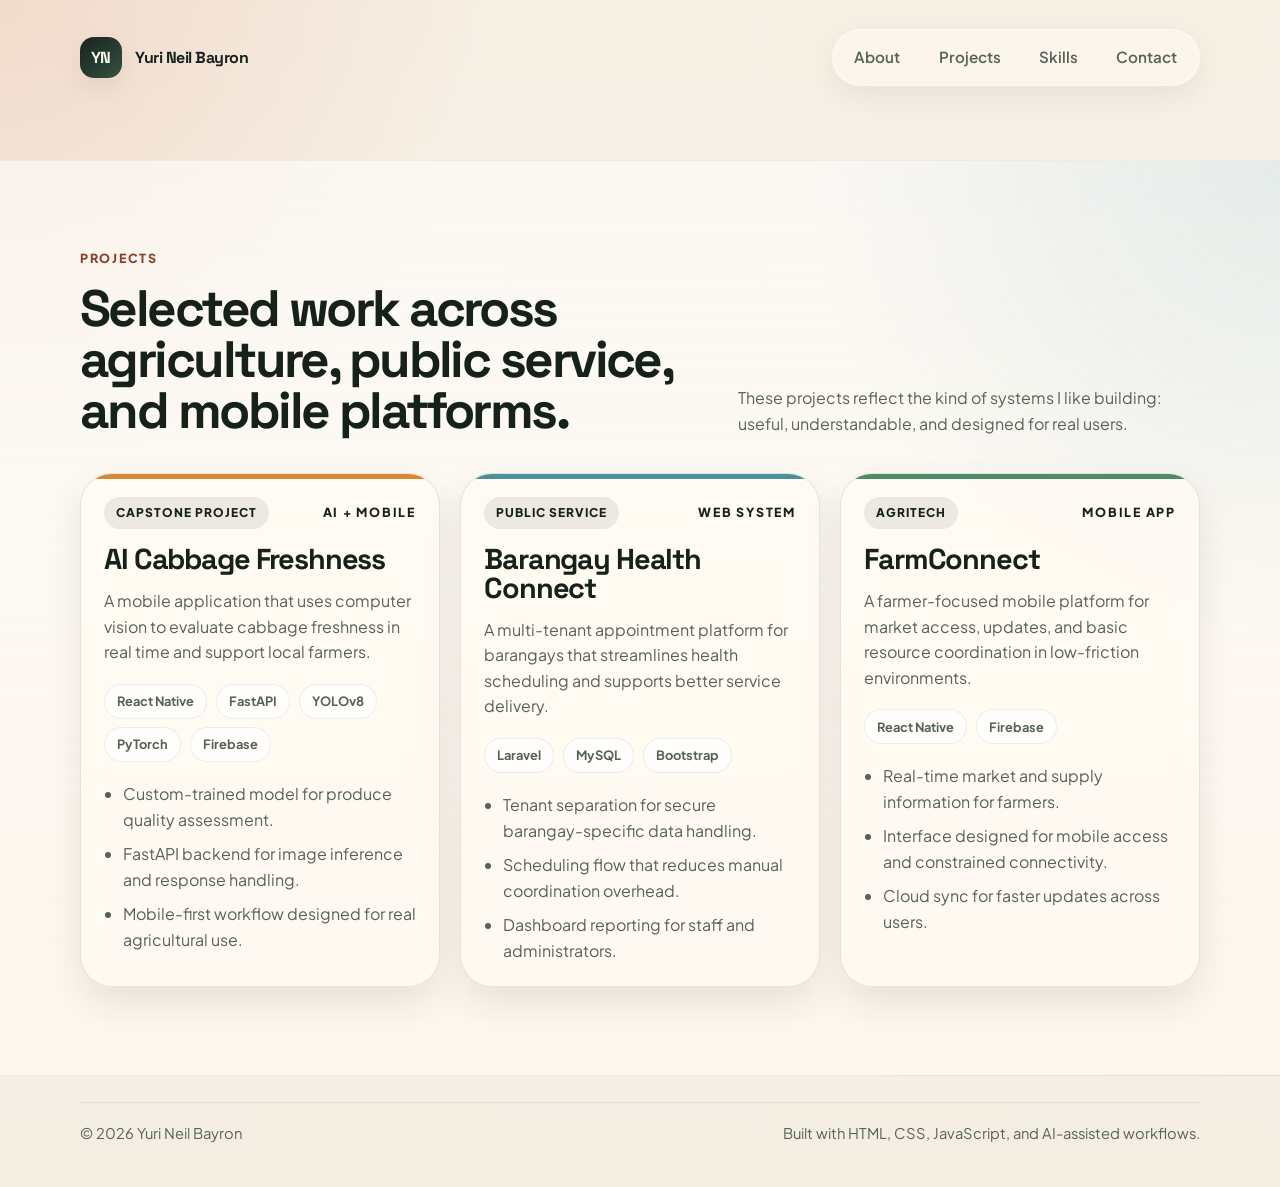
==== projects.html @ 39836e1b "Split projects and skills into separate pages" ====
<!DOCTYPE html>
<html lang="en">
<head>
  <meta charset="UTF-8">
  <meta name="viewport" content="width=device-width, initial-scale=1.0">
  <title>Projects | Yuri Neil Bayron</title>
  <link rel="preconnect" href="https://fonts.googleapis.com">
  <link rel="preconnect" href="https://fonts.gstatic.com" crossorigin>
  <link href="https://fonts.googleapis.com/css2?family=Plus+Jakarta+Sans:wght@400;500;600;700;800&family=Space+Grotesk:wght@500;700&display=swap" rel="stylesheet">
  <link rel="stylesheet" href="https://cdnjs.cloudflare.com/ajax/libs/font-awesome/6.0.0-beta3/css/all.min.css">
  <link rel="stylesheet" href="styles.css">
</head>
<body>
  <div class="page-shell">
    <header class="hero hero-page">
      <nav class="nav wrapper">
        <a class="logo" href="index.html">
          <span class="logo-mark">YN</span>
          <span>Yuri Neil Bayron</span>
        </a>
        <button class="nav-toggle" id="navToggle" aria-label="Toggle navigation" aria-expanded="false" aria-controls="navLinks"><span></span><span></span></button>
        <ul class="nav-links" id="navLinks">
          <li><a href="index.html#about">About</a></li>
          <li><a href="projects.html">Projects</a></li>
          <li><a href="skills.html">Skills</a></li>
          <li><a href="mailto:bayronyurineil@gmail.com">Contact</a></li>
        </ul>
      </nav>
    </header>

    <main>
      <section class="section section-contrast">
        <div class="wrapper">
          <p class="section-label">Projects</p>
          <div class="section-heading-row">
            <h2>Selected work across agriculture, public service, and mobile platforms.</h2>
            <p class="section-intro">These projects reflect the kind of systems I like building: useful, understandable, and designed for real users.</p>
          </div>
          <div class="project-grid">
            <article class="project-card accent-amber">
              <div class="project-topline"><span class="project-badge">Capstone Project</span><span class="project-year">AI + Mobile</span></div>
              <h3>AI Cabbage Freshness</h3>
              <p class="project-desc">A mobile application that uses computer vision to evaluate cabbage freshness in real time and support local farmers.</p>
              <div class="project-tags"><span>React Native</span><span>FastAPI</span><span>YOLOv8</span><span>PyTorch</span><span>Firebase</span></div>
              <ul class="project-features"><li>Custom-trained model for produce quality assessment.</li><li>FastAPI backend for image inference and response handling.</li><li>Mobile-first workflow designed for real agricultural use.</li></ul>
            </article>
            <article class="project-card accent-cyan">
              <div class="project-topline"><span class="project-badge">Public Service</span><span class="project-year">Web System</span></div>
              <h3>Barangay Health Connect</h3>
              <p class="project-desc">A multi-tenant appointment platform for barangays that streamlines health scheduling and supports better service delivery.</p>
              <div class="project-tags"><span>Laravel</span><span>MySQL</span><span>Bootstrap</span></div>
              <ul class="project-features"><li>Tenant separation for secure barangay-specific data handling.</li><li>Scheduling flow that reduces manual coordination overhead.</li><li>Dashboard reporting for staff and administrators.</li></ul>
            </article>
            <article class="project-card accent-green">
              <div class="project-topline"><span class="project-badge">AgriTech</span><span class="project-year">Mobile App</span></div>
              <h3>FarmConnect</h3>
              <p class="project-desc">A farmer-focused mobile platform for market access, updates, and basic resource coordination in low-friction environments.</p>
              <div class="project-tags"><span>React Native</span><span>Firebase</span></div>
              <ul class="project-features"><li>Real-time market and supply information for farmers.</li><li>Interface designed for mobile access and constrained connectivity.</li><li>Cloud sync for faster updates across users.</li></ul>
            </article>
          </div>
        </div>
      </section>
    </main>

    <footer class="footer"><div class="wrapper footer-row"><p>&copy; 2026 Yuri Neil Bayron</p><p>Built with HTML, CSS, JavaScript, and AI-assisted workflows.</p></div></footer>
  </div>
  <script src="script.js"></script>
</body>
</html>
---- styles.css ----
:root {
  --bg: #f5efe4;
  --bg-soft: #fffaf3;
  --surface: rgba(255, 250, 243, 0.78);
  --surface-strong: #fffdf8;
  --surface-dark: #112019;
  --text: #17211b;
  --text-soft: #566258;
  --line: rgba(23, 33, 27, 0.1);
  --line-strong: rgba(23, 33, 27, 0.16);
  --accent: #d6653f;
  --accent-deep: #8b3f2b;
  --accent-gold: #c79a2b;
  --accent-green: #3f7a5f;
  --accent-cyan: #4a91a0;
  --shadow-lg: 0 24px 60px rgba(47, 36, 19, 0.16);
  --shadow-md: 0 16px 34px rgba(47, 36, 19, 0.1);
  --shadow-sm: 0 10px 24px rgba(47, 36, 19, 0.08);
  --radius-xl: 32px;
  --radius-lg: 24px;
  --radius-md: 18px;
  --wrapper: min(1120px, calc(100% - 2rem));
}

* {
  box-sizing: border-box;
  margin: 0;
  padding: 0;
}

html {
  scroll-behavior: smooth;
}

body {
  min-width: 320px;
  font-family: "Plus Jakarta Sans", system-ui, sans-serif;
  background:
    radial-gradient(circle at top left, rgba(214, 101, 63, 0.15), transparent 28%),
    linear-gradient(180deg, #f6efe4 0%, #f8f3ea 48%, #f4ede2 100%);
  color: var(--text);
  line-height: 1.6;
}

img {
  display: block;
  max-width: 100%;
}

a {
  color: inherit;
  text-decoration: none;
}

button {
  font: inherit;
}

.wrapper {
  width: var(--wrapper);
  margin: 0 auto;
}

.page-shell {
  overflow: clip;
}

.hero {
  position: relative;
  padding: 1.2rem 0 4rem;
}

.hero-orb {
  position: absolute;
  border-radius: 999px;
  filter: blur(10px);
  pointer-events: none;
}

.hero-orb-left {
  top: 6rem;
  left: -10rem;
  width: 26rem;
  height: 26rem;
  background: radial-gradient(circle, rgba(214, 101, 63, 0.22), transparent 68%);
}

.hero-orb-right {
  right: -8rem;
  top: 2rem;
  width: 30rem;
  height: 30rem;
  background: radial-gradient(circle, rgba(74, 145, 160, 0.2), transparent 70%);
}

.nav {
  position: relative;
  z-index: 10;
  display: flex;
  align-items: center;
  justify-content: space-between;
  gap: 1rem;
  padding: 0.6rem 0;
}

.logo {
  display: inline-flex;
  align-items: center;
  gap: 0.85rem;
  font-family: "Space Grotesk", sans-serif;
  font-size: 1rem;
  font-weight: 700;
  letter-spacing: -0.03em;
}

.logo-mark {
  display: grid;
  place-items: center;
  width: 2.6rem;
  height: 2.6rem;
  border-radius: 14px;
  background: linear-gradient(135deg, #16241d, #355142);
  color: #fff8ef;
  box-shadow: var(--shadow-sm);
}

.nav-links {
  display: flex;
  align-items: center;
  gap: 0.4rem;
  list-style: none;
  padding: 0.35rem;
  border: 1px solid rgba(255, 255, 255, 0.45);
  border-radius: 999px;
  background: rgba(255, 250, 243, 0.55);
  backdrop-filter: blur(16px);
  box-shadow: 0 10px 30px rgba(82, 58, 32, 0.08);
}

.nav-links a {
  display: inline-flex;
  align-items: center;
  min-height: 2.75rem;
  padding: 0 1rem;
  border-radius: 999px;
  color: var(--text-soft);
  font-size: 0.95rem;
  font-weight: 600;
  transition: background-color 0.2s ease, color 0.2s ease, transform 0.2s ease;
}

.nav-links a:hover,
.nav-links a:focus-visible {
  background: rgba(23, 33, 27, 0.06);
  color: var(--text);
  transform: translateY(-1px);
}

.nav-toggle {
  display: none;
  width: 3rem;
  height: 3rem;
  border: 1px solid rgba(23, 33, 27, 0.12);
  border-radius: 16px;
  background: rgba(255, 250, 243, 0.85);
  color: var(--text);
  box-shadow: var(--shadow-sm);
}

.nav-toggle span {
  display: block;
  width: 1.1rem;
  height: 2px;
  margin: 0.25rem auto;
  background: currentColor;
  border-radius: 999px;
  transition: transform 0.2s ease, opacity 0.2s ease;
}

.nav-toggle[aria-expanded="true"] span:first-child {
  transform: translateY(6px) rotate(45deg);
}

.nav-toggle[aria-expanded="true"] span:last-child {
  transform: translateY(-2px) rotate(-45deg);
}

.hero-grid {
  position: relative;
  z-index: 2;
  display: grid;
  grid-template-columns: minmax(0, 1.1fr) minmax(320px, 0.9fr);
  gap: 3rem;
  align-items: center;
  padding-top: 4.5rem;
}

.eyebrow,
.section-label,
.profile-kicker,
.project-year {
  text-transform: uppercase;
  letter-spacing: 0.14em;
  font-size: 0.78rem;
  font-weight: 800;
}

.eyebrow {
  color: var(--accent-deep);
  margin-bottom: 1rem;
}

.hero-copy h1 {
  max-width: 11ch;
  font-family: "Space Grotesk", sans-serif;
  font-size: clamp(3.4rem, 7vw, 6rem);
  line-height: 0.94;
  letter-spacing: -0.05em;
}

.hero-text {
  max-width: 42rem;
  margin-top: 1.4rem;
  color: var(--text-soft);
  font-size: 1.08rem;
}

.hero-actions {
  display: flex;
  flex-wrap: wrap;
  gap: 0.85rem;
  margin-top: 2rem;
}

.btn {
  display: inline-flex;
  align-items: center;
  justify-content: center;
  min-height: 3.25rem;
  padding: 0.8rem 1.35rem;
  border-radius: 999px;
  border: 1px solid transparent;
  font-size: 0.96rem;
  font-weight: 700;
  transition: transform 0.2s ease, box-shadow 0.2s ease, border-color 0.2s ease, background-color 0.2s ease;
}

.btn:hover,
.btn:focus-visible {
  transform: translateY(-2px);
}

.btn-primary {
  background: linear-gradient(135deg, var(--accent), #e98951);
  color: #fff8f1;
  box-shadow: 0 16px 28px rgba(214, 101, 63, 0.26);
}

.btn-secondary {
  border-color: rgba(23, 33, 27, 0.12);
  background: rgba(255, 250, 243, 0.78);
  color: var(--text);
}

.hero-meta {
  display: flex;
  flex-wrap: wrap;
  gap: 0.9rem;
  list-style: none;
  margin-top: 1.8rem;
}

.hero-meta li {
  display: inline-flex;
  align-items: center;
  gap: 0.6rem;
  min-height: 2.85rem;
  padding: 0.55rem 0.95rem;
  border: 1px solid rgba(23, 33, 27, 0.08);
  border-radius: 999px;
  background: rgba(255, 250, 243, 0.58);
  color: var(--text-soft);
  box-shadow: 0 8px 20px rgba(59, 39, 18, 0.05);
}

.hero-panel {
  position: relative;
}

.profile-card {
  position: relative;
  padding: 1.1rem;
  border: 1px solid rgba(255, 255, 255, 0.45);
  border-radius: calc(var(--radius-xl) + 6px);
  background: linear-gradient(180deg, rgba(255, 253, 248, 0.92), rgba(252, 245, 232, 0.86));
  box-shadow: var(--shadow-lg);
}

.profile-image-wrap {
  aspect-ratio: 4 / 4.7;
  overflow: hidden;
  border-radius: var(--radius-xl);
  background: linear-gradient(180deg, #eadbc4, #d4bca4);
}

.profile-image {
  width: 100%;
  height: 100%;
  object-fit: cover;
}

.profile-card-body {
  padding: 1.4rem 0.45rem 0.25rem;
}

.profile-kicker {
  color: var(--accent-green);
}

.profile-card-body h2 {
  margin-top: 0.55rem;
  font-family: "Space Grotesk", sans-serif;
  font-size: clamp(1.6rem, 4vw, 2.2rem);
  line-height: 1.05;
  letter-spacing: -0.04em;
}

.stat-grid {
  display: grid;
  grid-template-columns: repeat(3, minmax(0, 1fr));
  gap: 0.85rem;
  margin-top: 1.3rem;
}

.stat-card {
  padding: 1rem 0.95rem;
  border: 1px solid rgba(23, 33, 27, 0.08);
  border-radius: 20px;
  background: rgba(255, 255, 255, 0.6);
}

.stat-card strong {
  display: block;
  font-size: 1.05rem;
  margin-bottom: 0.15rem;
}

.stat-card span {
  color: var(--text-soft);
  font-size: 0.87rem;
}

.section {
  padding: 5.5rem 0;
}

.section-contrast {
  background:
    radial-gradient(circle at top right, rgba(74, 145, 160, 0.12), transparent 30%),
    linear-gradient(180deg, rgba(255, 255, 255, 0.55), rgba(255, 249, 240, 0.82));
  border-top: 1px solid rgba(23, 33, 27, 0.06);
  border-bottom: 1px solid rgba(23, 33, 27, 0.06);
}

.section-grid {
  display: grid;
  grid-template-columns: minmax(220px, 0.75fr) minmax(0, 1.25fr);
  gap: 2rem 3rem;
  align-items: start;
}

.section-label {
  color: var(--accent-deep);
  margin-bottom: 0.9rem;
}

h2 {
  font-family: "Space Grotesk", sans-serif;
  font-size: clamp(2rem, 4vw, 3.3rem);
  line-height: 1;
  letter-spacing: -0.05em;
}

.section-heading-row {
  display: grid;
  grid-template-columns: minmax(0, 1.15fr) minmax(280px, 0.85fr);
  gap: 2rem;
  align-items: end;
  margin-bottom: 2.25rem;
}

.section-intro {
  color: var(--text-soft);
  font-size: 1rem;
}

.about-stack {
  display: grid;
  gap: 1rem;
}

.surface-card,
.skills-panel,
.project-card,
.highlight-panel {
  border: 1px solid var(--line);
  border-radius: var(--radius-xl);
  background: var(--surface);
  backdrop-filter: blur(12px);
  box-shadow: var(--shadow-md);
}

.surface-card {
  padding: 1.5rem;
}

.surface-card p + p {
  margin-top: 1rem;
}

.surface-card p,
.highlight-panel p {
  color: var(--text-soft);
}

.highlight-panel {
  display: grid;
  grid-template-columns: auto 1fr;
  gap: 1rem;
  padding: 1.25rem 1.4rem;
  background: linear-gradient(135deg, rgba(214, 101, 63, 0.12), rgba(255, 255, 255, 0.76));
}

.highlight-panel h3 {
  margin-bottom: 0.35rem;
  font-size: 1.1rem;
}

.highlight-icon {
  display: grid;
  place-items: center;
  width: 3.25rem;
  height: 3.25rem;
  border-radius: 18px;
  background: #1e3027;
  color: #fff4ea;
}

.contact-grid {
  display: grid;
  grid-template-columns: repeat(2, minmax(0, 1fr));
  gap: 0.9rem;
}

.contact-chip {
  display: flex;
  align-items: center;
  gap: 0.8rem;
  padding: 1rem 1.1rem;
  border: 1px solid var(--line);
  border-radius: 20px;
  background: rgba(255, 255, 255, 0.62);
  color: var(--text-soft);
  transition: transform 0.2s ease, border-color 0.2s ease, background-color 0.2s ease;
}

.contact-chip:hover,
.contact-chip:focus-visible {
  transform: translateY(-2px);
  border-color: rgba(214, 101, 63, 0.32);
  background: rgba(255, 255, 255, 0.9);
}

.contact-chip i {
  color: var(--accent);
}

.project-grid {
  display: grid;
  grid-template-columns: repeat(3, minmax(0, 1fr));
  gap: 1.25rem;
}

.project-card {
  position: relative;
  padding: 1.45rem;
  overflow: hidden;
  transition: transform 0.24s ease, box-shadow 0.24s ease;
}

.project-card::before {
  content: "";
  position: absolute;
  inset: 0 auto auto 0;
  width: 100%;
  height: 5px;
  background: var(--card-accent, var(--accent));
}

.project-card:hover {
  transform: translateY(-6px);
  box-shadow: 0 22px 40px rgba(59, 39, 18, 0.14);
}

.accent-amber { --card-accent: #d88735; }
.accent-cyan { --card-accent: #4a91a0; }
.accent-green { --card-accent: #4d8c66; }

.project-topline {
  display: flex;
  align-items: center;
  justify-content: space-between;
  gap: 1rem;
}

.project-badge {
  display: inline-flex;
  align-items: center;
  min-height: 2rem;
  padding: 0.2rem 0.75rem;
  border-radius: 999px;
  background: rgba(23, 33, 27, 0.08);
  color: var(--text);
  font-size: 0.75rem;
  font-weight: 800;
  letter-spacing: 0.08em;
  text-transform: uppercase;
}

.project-card h3 {
  margin-top: 1rem;
  font-family: "Space Grotesk", sans-serif;
  font-size: 1.8rem;
  line-height: 1;
  letter-spacing: -0.04em;
}

.project-desc {
  margin-top: 0.9rem;
  color: var(--text-soft);
}

.project-tags {
  display: flex;
  flex-wrap: wrap;
  gap: 0.55rem;
  margin-top: 1.2rem;
}

.project-tags span {
  padding: 0.38rem 0.75rem;
  border-radius: 999px;
  background: rgba(255, 255, 255, 0.8);
  border: 1px solid rgba(23, 33, 27, 0.08);
  font-size: 0.8rem;
  font-weight: 700;
  color: var(--text-soft);
}

.project-features {
  margin-top: 1.2rem;
  padding-left: 1.15rem;
  color: var(--text-soft);
}

.project-features li + li {
  margin-top: 0.55rem;
}

.skills-layout {
  display: grid;
  grid-template-columns: repeat(2, minmax(0, 1fr));
  gap: 1.2rem;
}

.skills-panel {
  padding: 1.4rem;
}

.skills-panel-wide {
  grid-column: 1 / -1;
}

.skills-panel h3 {
  font-size: 1.1rem;
  margin-bottom: 1rem;
}

.skills-panel-head {
  display: flex;
  align-items: center;
  justify-content: space-between;
  gap: 1rem;
  margin-bottom: 1rem;
}

.panel-badge {
  display: inline-flex;
  align-items: center;
  min-height: 2rem;
  padding: 0.2rem 0.75rem;
  border-radius: 999px;
  background: rgba(214, 101, 63, 0.12);
  color: var(--accent-deep);
  font-size: 0.75rem;
  font-weight: 800;
  letter-spacing: 0.08em;
  text-transform: uppercase;
}

.skills-grid,
.ai-tools-grid {
  display: grid;
  gap: 0.85rem;
}

.skills-grid {
  grid-template-columns: repeat(auto-fit, minmax(160px, 1fr));
}

.skill-item,
.ai-tool-item {
  display: flex;
  align-items: center;
  gap: 0.8rem;
  min-height: 4rem;
  padding: 0.95rem 1rem;
  border: 1px solid var(--line);
  border-radius: 20px;
  background: rgba(255, 255, 255, 0.72);
}

.skill-item {
  font-weight: 700;
}

.skill-item i,
.ai-tool-item i {
  width: 1.45rem;
  text-align: center;
  font-size: 1.2rem;
}

.ai-tools-grid {
  grid-template-columns: repeat(4, minmax(0, 1fr));
}

.ai-tool-item {
  align-items: flex-start;
}

.ai-tool-item strong {
  display: block;
  font-size: 0.98rem;
}

.ai-tool-item p {
  color: var(--text-soft);
  font-size: 0.85rem;
}

.fa-python { color: #346ea2; }
.fa-php { color: #7078b5; }
.fa-js { color: #d0a400; }
.fa-database { color: #256f74; }
.fa-html5 { color: #d95d2d; }
.fa-css3-alt { color: #2b7bb5; }
.fa-laravel { color: #eb4b30; }
.fa-react { color: #2993a5; }
.fa-bolt { color: #cf7e22; }
.fa-fire { color: #d46c1f; }
.fa-brain { color: #7650b1; }
.fa-bootstrap { color: #6d4ca8; }
.fa-microsoft { color: #df5b2e; }
.fa-paintbrush { color: #278c8c; }
.fa-comment-dots { color: #2d7e62; }
.fa-gem { color: #3b73c8; }
.fa-cloud { color: #ce604a; }

.footer {
  padding: 1.6rem 0 2.6rem;
}

.footer-row {
  display: flex;
  flex-wrap: wrap;
  justify-content: space-between;
  gap: 0.75rem 1rem;
  padding-top: 1.2rem;
  border-top: 1px solid rgba(23, 33, 27, 0.08);
  color: var(--text-soft);
  font-size: 0.92rem;
}

@media (max-width: 1080px) {
  .hero-grid,
  .section-grid,
  .section-heading-row {
    grid-template-columns: 1fr;
  }

  .hero-copy h1 {
    max-width: 12ch;
  }

  .project-grid {
    grid-template-columns: repeat(2, minmax(0, 1fr));
  }

  .ai-tools-grid {
    grid-template-columns: repeat(2, minmax(0, 1fr));
  }
}

@media (max-width: 820px) {
  .hero {
    padding-bottom: 3rem;
  }

  .nav-toggle {
    display: inline-block;
  }

  .nav-links {
    position: absolute;
    top: calc(100% + 0.75rem);
    right: 0;
    display: none;
    flex-direction: column;
    align-items: stretch;
    width: min(18rem, calc(100vw - 2rem));
    padding: 0.7rem;
    border-radius: 24px;
    background: rgba(255, 250, 243, 0.95);
    border: 1px solid rgba(23, 33, 27, 0.1);
    box-shadow: var(--shadow-lg);
  }

  .nav-links.open {
    display: flex;
  }

  .nav-links a {
    min-height: 3rem;
    border-radius: 16px;
  }

  .hero-grid {
    gap: 2rem;
    padding-top: 3rem;
  }

  .contact-grid,
  .skills-layout,
  .project-grid {
    grid-template-columns: 1fr;
  }

  .skills-panel-wide {
    grid-column: auto;
  }

  .stat-grid {
    grid-template-columns: 1fr;
  }
}

@media (max-width: 640px) {
  .section {
    padding: 4rem 0;
  }

  .hero-copy h1 {
    max-width: none;
    font-size: clamp(2.6rem, 15vw, 4rem);
  }

  .hero-text {
    font-size: 1rem;
  }

  .btn {
    width: 100%;
  }

  .hero-actions {
    flex-direction: column;
  }

  .hero-meta {
    flex-direction: column;
  }

  .hero-meta li,
  .contact-chip {
    width: 100%;
  }

  .profile-card {
    padding: 0.8rem;
  }

  .profile-card-body {
    padding: 1rem 0.2rem 0.2rem;
  }

  .surface-card,
  .skills-panel,
  .project-card,
  .highlight-panel {
    border-radius: 24px;
  }

  .highlight-panel {
    grid-template-columns: 1fr;
  }

  .ai-tools-grid {
    grid-template-columns: 1fr;
  }

  .footer-row {
    flex-direction: column;
  }
}
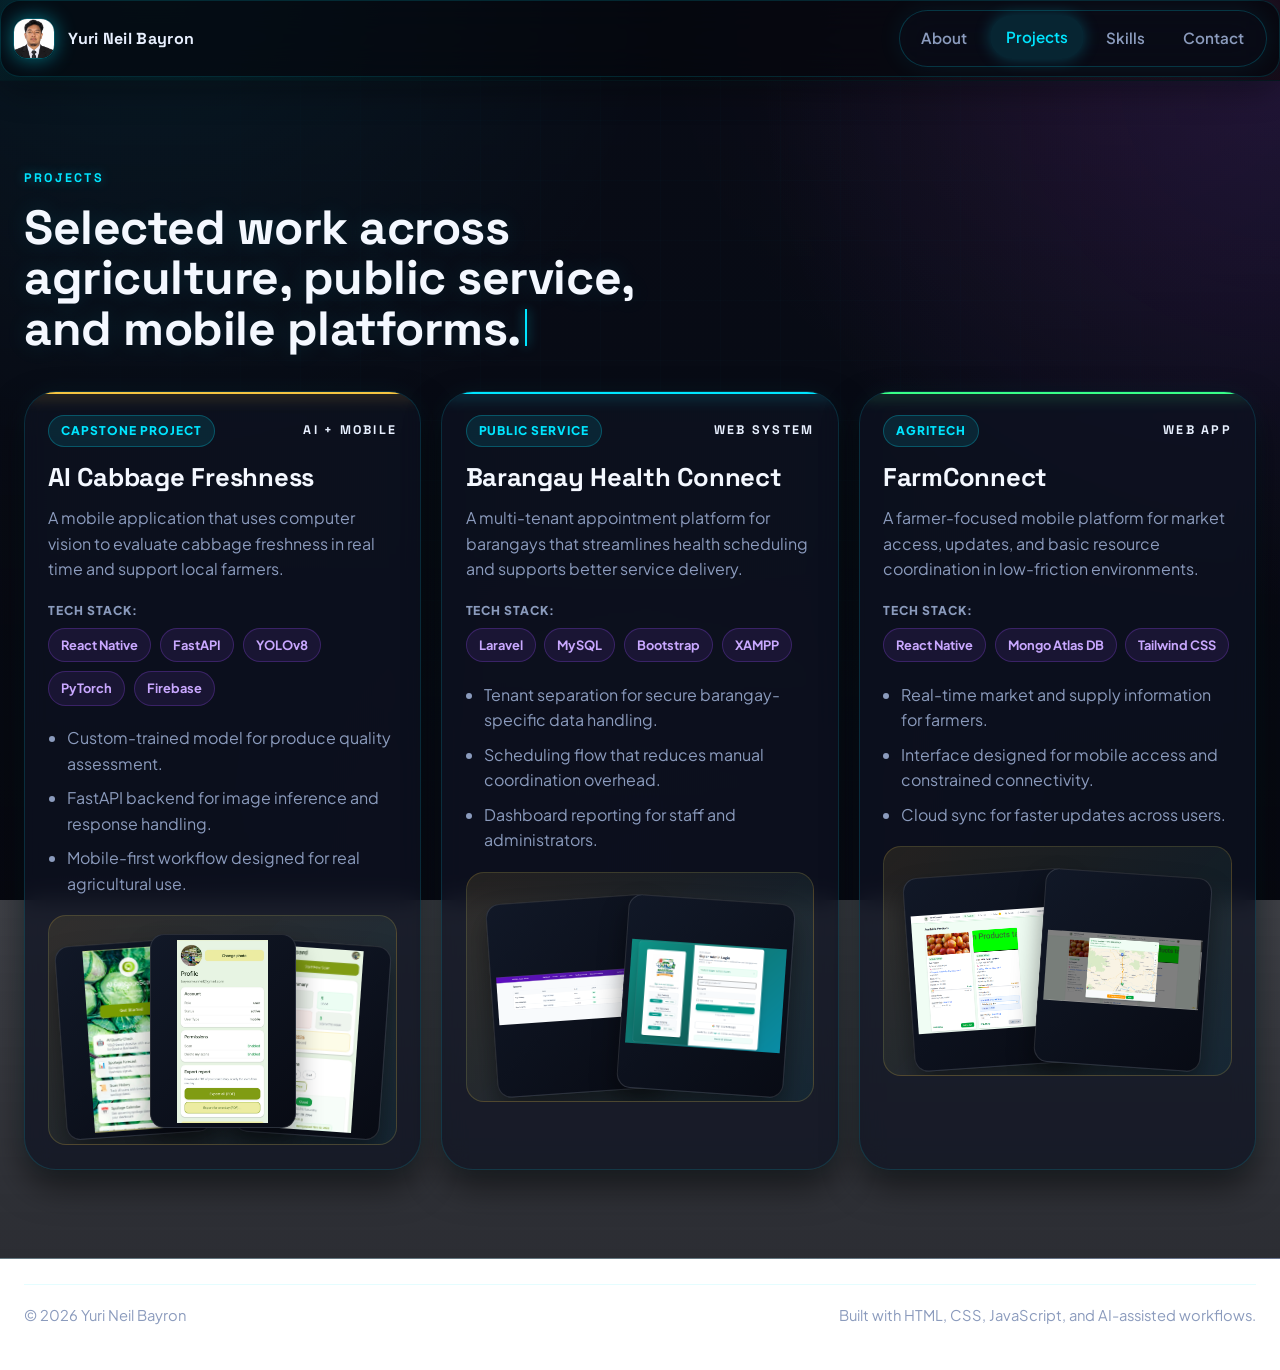
==== commit 5ae91abb: "add some bug" ====
--- a/projects.html
+++ b/projects.html
@@ -15,7 +15,7 @@
     <header class="hero hero-page">
       <nav class="nav wrapper">
         <a class="logo" href="index.html">
-          <span class="logo-mark">YN</span>
+          <img class="logo-mark" src="./images/yuri.png" alt="Yuri Neil Bayron">
           <span>Yuri Neil Bayron</span>
         </a>
         <button class="nav-toggle" id="navToggle" aria-label="Toggle navigation" aria-expanded="false" aria-controls="navLinks"><span></span><span></span></button>
@@ -23,7 +23,7 @@
           <li><a href="index.html#about">About</a></li>
           <li><a href="projects.html">Projects</a></li>
           <li><a href="skills.html">Skills</a></li>
-          <li><a href="mailto:bayronyurineil@gmail.com">Contact</a></li>
+          <li><a href="index.html#contact">Contact</a></li>
         </ul>
       </nav>
     </header>
@@ -33,38 +33,70 @@
         <div class="wrapper">
           <p class="section-label">Projects</p>
           <div class="section-heading-row">
-            <h2>Selected work across agriculture, public service, and mobile platforms.</h2>
-            <p class="section-intro">These projects reflect the kind of systems I like building: useful, understandable, and designed for real users.</p>
+            <h2 class="interactive-heading"><span class="section-typewriter" aria-label="Selected work across agriculture, public service, and mobile platforms."></span></h2>
+           
           </div>
           <div class="project-grid">
-            <article class="project-card accent-amber">
+            <article class="project-card accent-amber cabbage-card">
               <div class="project-topline"><span class="project-badge">Capstone Project</span><span class="project-year">AI + Mobile</span></div>
               <h3>AI Cabbage Freshness</h3>
               <p class="project-desc">A mobile application that uses computer vision to evaluate cabbage freshness in real time and support local farmers.</p>
-              <div class="project-tags"><span>React Native</span><span>FastAPI</span><span>YOLOv8</span><span>PyTorch</span><span>Firebase</span></div>
+              <div class="project-tech-stack">
+                <span class="project-tech-label">Tech Stack:</span>
+                <div class="project-tags"><span>React Native</span><span>FastAPI</span><span>YOLOv8</span><span>PyTorch</span><span>Firebase</span></div>
+              </div>
               <ul class="project-features"><li>Custom-trained model for produce quality assessment.</li><li>FastAPI backend for image inference and response handling.</li><li>Mobile-first workflow designed for real agricultural use.</li></ul>
+              <div class="project-showcase cabbage-showcase" aria-label="AI Cabbage Freshness app previews">
+                <figure class="showcase-shot showcase-shot-left"><img src="./images/1.jpg" alt="AI Cabbage Freshness app preview 1"></figure>
+                <figure class="showcase-shot showcase-shot-center"><img src="./images/2.jpg" alt="AI Cabbage Freshness app preview 2"></figure>
+                <figure class="showcase-shot showcase-shot-right"><img src="./images/3.jpg" alt="AI Cabbage Freshness app preview 3"></figure>
+              </div>
             </article>
-            <article class="project-card accent-cyan">
+            <article class="project-card accent-cyan health-card">
               <div class="project-topline"><span class="project-badge">Public Service</span><span class="project-year">Web System</span></div>
               <h3>Barangay Health Connect</h3>
               <p class="project-desc">A multi-tenant appointment platform for barangays that streamlines health scheduling and supports better service delivery.</p>
-              <div class="project-tags"><span>Laravel</span><span>MySQL</span><span>Bootstrap</span></div>
+              <div class="project-tech-stack">
+                <span class="project-tech-label">Tech Stack:</span>
+                <div class="project-tags"><span>Laravel</span><span>MySQL</span><span>Bootstrap</span><span>XAMPP</span></div>
+              </div>
               <ul class="project-features"><li>Tenant separation for secure barangay-specific data handling.</li><li>Scheduling flow that reduces manual coordination overhead.</li><li>Dashboard reporting for staff and administrators.</li></ul>
+              <div class="project-showcase" aria-label="Barangay Health Connect system previews">
+                <figure class="showcase-shot showcase-shot-left"><img src="./images/643640483_25986416344356616_8163699973318577676_n.png" alt="Barangay Health Connect appointment dashboard"></figure>
+                <figure class="showcase-shot showcase-shot-right"><img src="./images/655095944_718724681236256_6864056313148869792_n.png" alt="Barangay Health Connect health management system"></figure>
+              </div>
             </article>
-            <article class="project-card accent-green">
-              <div class="project-topline"><span class="project-badge">AgriTech</span><span class="project-year">Mobile App</span></div>
+            <article class="project-card accent-green farm-card">
+              <div class="project-topline"><span class="project-badge">AgriTech</span><span class="project-year">Web App</span></div>
               <h3>FarmConnect</h3>
               <p class="project-desc">A farmer-focused mobile platform for market access, updates, and basic resource coordination in low-friction environments.</p>
-              <div class="project-tags"><span>React Native</span><span>Firebase</span></div>
+              <div class="project-tech-stack">
+                <span class="project-tech-label">Tech Stack:</span>
+                <div class="project-tags"><span>React Native</span><span>Mongo Atlas DB</span><span>Tailwind CSS</span></div>
+              </div>
               <ul class="project-features"><li>Real-time market and supply information for farmers.</li><li>Interface designed for mobile access and constrained connectivity.</li><li>Cloud sync for faster updates across users.</li></ul>
+              <div class="project-showcase" aria-label="FarmConnect mobile app previews">
+                <figure class="showcase-shot showcase-shot-left"><img src="./images/frm1.png" alt="FarmConnect app preview 1"></figure>
+                <figure class="showcase-shot showcase-shot-right"><img src="./images/frm2.png" alt="FarmConnect app preview 2"></figure>
+              </div>
             </article>
           </div>
         </div>
       </section>
     </main>
 
+    <dialog class="image-lightbox" id="imageLightbox" aria-label="Project image preview">
+      <button class="lightbox-close" type="button" aria-label="Close image preview"><i class="fas fa-xmark"></i></button>
+      <button class="lightbox-nav lightbox-prev" type="button" aria-label="Previous image"><i class="fas fa-chevron-left"></i></button>
+      <figure class="lightbox-content">
+        <img id="lightboxImage" src="" alt="">
+        <figcaption id="lightboxCaption"></figcaption>
+      </figure>
+      <button class="lightbox-nav lightbox-next" type="button" aria-label="Next image"><i class="fas fa-chevron-right"></i></button>
+    </dialog>
+
     <footer class="footer"><div class="wrapper footer-row"><p>&copy; 2026 Yuri Neil Bayron</p><p>Built with HTML, CSS, JavaScript, and AI-assisted workflows.</p></div></footer>
   </div>
-  <script src="script.js"></script>
+  <script src="script.js?v=2"></script>
 </body>
 </html>
--- a/styles.css
+++ b/styles.css
@@ -1,25 +1,47 @@
+/* ============================================================
+   CYBERPUNK DARK THEME — Yuri Neil Bayron Portfolio
+   Layout/structure preserved from original. Only visuals changed.
+   ============================================================ */
+
 :root {
-  --bg: #f5efe4;
-  --bg-soft: #fffaf3;
-  --surface: rgba(255, 250, 243, 0.78);
-  --surface-strong: #fffdf8;
-  --surface-dark: #112019;
-  --text: #17211b;
-  --text-soft: #566258;
-  --line: rgba(23, 33, 27, 0.1);
-  --line-strong: rgba(23, 33, 27, 0.16);
-  --accent: #d6653f;
-  --accent-deep: #8b3f2b;
-  --accent-gold: #c79a2b;
-  --accent-green: #3f7a5f;
-  --accent-cyan: #4a91a0;
-  --shadow-lg: 0 24px 60px rgba(47, 36, 19, 0.16);
-  --shadow-md: 0 16px 34px rgba(47, 36, 19, 0.1);
-  --shadow-sm: 0 10px 24px rgba(47, 36, 19, 0.08);
+  /* Backgrounds — deep midnight layers */
+  --bg: #06080f;
+  --bg-soft: #0a0e1a;
+  --surface: rgba(14, 19, 34, 0.72);
+  --surface-strong: #0f1524;
+  --surface-dark: #050710;
+
+  /* Text — cool, crisp, neon-adjacent */
+  --text: #e8f0ff;
+  --text-soft: #8b9bbd;
+
+  /* Lines — subtle cyan-tinted hairlines */
+  --line: rgba(0, 229, 255, 0.14);
+  --line-strong: rgba(0, 229, 255, 0.28);
+
+  /* Accents — cyberpunk neon palette */
+  --accent: #00e5ff;          /* electric cyan */
+  --accent-deep: #00b3cc;
+  --accent-gold: #f5c542;
+  --accent-green: #39ff88;    /* neon green */
+  --accent-cyan: #00e5ff;
+  --accent-magenta: #ff3fa4;  /* hot pink secondary */
+  --accent-violet: #9d4dff;
+
+  /* Shadows — neon glow instead of warm drop shadows */
+  --shadow-lg: 0 24px 60px rgba(0, 0, 0, 0.7), 0 0 40px rgba(0, 229, 255, 0.08);
+  --shadow-md: 0 16px 34px rgba(0, 0, 0, 0.55), 0 0 24px rgba(0, 229, 255, 0.06);
+  --shadow-sm: 0 10px 24px rgba(0, 0, 0, 0.45), 0 0 16px rgba(0, 229, 255, 0.05);
+
   --radius-xl: 32px;
   --radius-lg: 24px;
   --radius-md: 18px;
-  --wrapper: min(1120px, calc(100% - 2rem));
+  --wrapper: min(1600px, calc(100% - 3rem));
+
+  /* Cyberpunk type stack */
+  --font-display: "Orbitron", "Space Grotesk", sans-serif;
+  --font-body: "Plus Jakarta Sans", system-ui, sans-serif;
+  --font-mono: "Space Grotesk", monospace;
 }
 
 * {
@@ -34,12 +56,32 @@
 
 body {
   min-width: 320px;
-  font-family: "Plus Jakarta Sans", system-ui, sans-serif;
+  font-family: var(--font-body);
+  /* Layered neon glows + deep gradient base */
   background:
-    radial-gradient(circle at top left, rgba(214, 101, 63, 0.15), transparent 28%),
-    linear-gradient(180deg, #f6efe4 0%, #f8f3ea 48%, #f4ede2 100%);
+    radial-gradient(circle at 12% -5%, rgba(0, 229, 255, 0.16), transparent 35%),
+    radial-gradient(circle at 88% 0%, rgba(255, 63, 164, 0.12), transparent 32%),
+    radial-gradient(circle at 50% 110%, rgba(157, 77, 255, 0.12), transparent 40%),
+    linear-gradient(180deg, #06080f 0%, #080b14 48%, #05070d 100%);
+  background-attachment: fixed;
   color: var(--text);
   line-height: 1.6;
+  -webkit-font-smoothing: antialiased;
+}
+
+/* Subtle scanline + grid texture overlay */
+body::before {
+  content: "";
+  position: fixed;
+  inset: 0;
+  pointer-events: none;
+  z-index: 0;
+  background-image:
+    linear-gradient(rgba(0, 229, 255, 0.03) 1px, transparent 1px),
+    linear-gradient(90deg, rgba(0, 229, 255, 0.03) 1px, transparent 1px);
+  background-size: 60px 60px;
+  mask-image: radial-gradient(ellipse at 50% 40%, #000 30%, transparent 75%);
+  -webkit-mask-image: radial-gradient(ellipse at 50% 40%, #000 30%, transparent 75%);
 }
 
 img {
@@ -63,17 +105,24 @@
 
 .page-shell {
   overflow: clip;
+  position: relative;
+  z-index: 1;
 }
 
 .hero {
   position: relative;
-  padding: 1.2rem 0 4rem;
+  padding: 5rem 0 4rem;
+}
+
+.hero-page {
+  min-height: auto;
+  padding-bottom: 0;
 }
 
 .hero-orb {
   position: absolute;
   border-radius: 999px;
-  filter: blur(10px);
+  filter: blur(60px);
   pointer-events: none;
 }
 
@@ -82,7 +131,7 @@
   left: -10rem;
   width: 26rem;
   height: 26rem;
-  background: radial-gradient(circle, rgba(214, 101, 63, 0.22), transparent 68%);
+  background: radial-gradient(circle, rgba(0, 229, 255, 0.35), transparent 68%);
 }
 
 .hero-orb-right {
@@ -90,38 +139,51 @@
   top: 2rem;
   width: 30rem;
   height: 30rem;
-  background: radial-gradient(circle, rgba(74, 145, 160, 0.2), transparent 70%);
+  background: radial-gradient(circle, rgba(255, 63, 164, 0.28), transparent 70%);
 }
 
 .nav {
-  position: relative;
-  z-index: 10;
+  position: fixed;
+  top: 0;
+  left: 0;
+  z-index: 100;
+  transform: none;
+  width: 100%;
+  max-width: none;
+  border-radius: 0;
+  border-left: 0;
+  border-right: 0;
   display: flex;
   align-items: center;
   justify-content: space-between;
   gap: 1rem;
-  padding: 0.6rem 0;
+  padding: 0.55rem 0.75rem;
+  border: 1px solid rgba(0, 229, 255, 0.14);
+  border-radius: 20px;
+  background: rgba(5, 8, 15, 0.82);
+  backdrop-filter: blur(18px);
+  box-shadow: 0 12px 32px rgba(0, 0, 0, 0.38), 0 0 24px rgba(0, 229, 255, 0.06);
 }
 
 .logo {
   display: inline-flex;
   align-items: center;
   gap: 0.85rem;
-  font-family: "Space Grotesk", sans-serif;
+  font-family: var(--font-display);
   font-size: 1rem;
   font-weight: 700;
-  letter-spacing: -0.03em;
+  letter-spacing: 0.02em;
+  color: var(--text);
 }
 
 .logo-mark {
-  display: grid;
-  place-items: center;
   width: 2.6rem;
   height: 2.6rem;
   border-radius: 14px;
-  background: linear-gradient(135deg, #16241d, #355142);
-  color: #fff8ef;
-  box-shadow: var(--shadow-sm);
+  object-fit: cover;
+  object-position: center;
+  border: 1px solid rgba(0, 229, 255, 0.35);
+  box-shadow: 0 0 20px rgba(0, 229, 255, 0.45);
 }
 
 .nav-links {
@@ -130,11 +192,11 @@
   gap: 0.4rem;
   list-style: none;
   padding: 0.35rem;
-  border: 1px solid rgba(255, 255, 255, 0.45);
+  border: 1px solid rgba(0, 229, 255, 0.2);
   border-radius: 999px;
-  background: rgba(255, 250, 243, 0.55);
+  background: rgba(10, 14, 26, 0.7);
   backdrop-filter: blur(16px);
-  box-shadow: 0 10px 30px rgba(82, 58, 32, 0.08);
+  box-shadow: 0 0 24px rgba(0, 229, 255, 0.08);
 }
 
 .nav-links a {
@@ -146,24 +208,26 @@
   color: var(--text-soft);
   font-size: 0.95rem;
   font-weight: 600;
-  transition: background-color 0.2s ease, color 0.2s ease, transform 0.2s ease;
+  transition: background-color 0.2s ease, color 0.2s ease, transform 0.2s ease, box-shadow 0.2s ease;
 }
 
 .nav-links a:hover,
-.nav-links a:focus-visible {
-  background: rgba(23, 33, 27, 0.06);
-  color: var(--text);
+.nav-links a:focus-visible,
+.nav-links a.active {
+  background: rgba(0, 229, 255, 0.12);
+  color: var(--accent);
   transform: translateY(-1px);
+  box-shadow: 0 0 16px rgba(0, 229, 255, 0.25);
 }
 
 .nav-toggle {
   display: none;
   width: 3rem;
   height: 3rem;
-  border: 1px solid rgba(23, 33, 27, 0.12);
+  border: 1px solid rgba(0, 229, 255, 0.25);
   border-radius: 16px;
-  background: rgba(255, 250, 243, 0.85);
-  color: var(--text);
+  background: rgba(10, 14, 26, 0.9);
+  color: var(--accent);
   box-shadow: var(--shadow-sm);
 }
 
@@ -190,9 +254,9 @@
   z-index: 2;
   display: grid;
   grid-template-columns: minmax(0, 1.1fr) minmax(320px, 0.9fr);
-  gap: 3rem;
+  gap: 2.2rem;
   align-items: center;
-  padding-top: 4.5rem;
+  padding-top: 1.5rem;
 }
 
 .eyebrow,
@@ -200,27 +264,61 @@
 .profile-kicker,
 .project-year {
   text-transform: uppercase;
-  letter-spacing: 0.14em;
+  letter-spacing: 0.18em;
   font-size: 0.78rem;
   font-weight: 800;
+  font-family: var(--font-mono);
 }
 
 .eyebrow {
-  color: var(--accent-deep);
-  margin-bottom: 1rem;
+  display: flex;
+  align-items: center;
+  gap: 0.75rem;
+  color: var(--accent);
+  margin-bottom: 0.85rem;
+  text-shadow: 0 0 14px rgba(0, 229, 255, 0.5);
+}
+
+.eyebrow::after {
+  content: "";
+  width: 4rem;
+  height: 1px;
+  background: linear-gradient(90deg, var(--accent), transparent);
+  box-shadow: 0 0 10px rgba(0, 229, 255, 0.55);
 }
 
 .hero-copy h1 {
-  max-width: 11ch;
-  font-family: "Space Grotesk", sans-serif;
-  font-size: clamp(3.4rem, 7vw, 6rem);
-  line-height: 0.94;
-  letter-spacing: -0.05em;
+  max-width: 13ch;
+  font-family: var(--font-display);
+  font-size: clamp(3rem, 5.8vw, 5rem);
+  line-height: 0.98;
+  letter-spacing: -0.02em;
+  color: #f4f8ff;
+  text-shadow:
+    0 0 24px rgba(0, 229, 255, 0.25),
+    0 0 60px rgba(157, 77, 255, 0.15);
+}
+
+.hero-typewriter::after {
+  content: "";
+  display: inline-block;
+  width: 0.08em;
+  height: 0.82em;
+  margin-left: 0.08em;
+  vertical-align: -0.05em;
+  background: var(--accent);
+  box-shadow: 0 0 14px rgba(0, 229, 255, 0.75);
+  animation: typewriterCursor 0.75s steps(1, end) infinite;
+}
+
+@keyframes typewriterCursor {
+  0%, 48% { opacity: 1; }
+  49%, 100% { opacity: 0; }
 }
 
 .hero-text {
-  max-width: 42rem;
-  margin-top: 1.4rem;
+  max-width: 38rem;
+  margin-top: 1rem;
   color: var(--text-soft);
   font-size: 1.08rem;
 }
@@ -229,7 +327,7 @@
   display: flex;
   flex-wrap: wrap;
   gap: 0.85rem;
-  margin-top: 2rem;
+  margin-top: 1.5rem;
 }
 
 .btn {
@@ -242,6 +340,8 @@
   border: 1px solid transparent;
   font-size: 0.96rem;
   font-weight: 700;
+  font-family: var(--font-mono);
+  letter-spacing: 0.03em;
   transition: transform 0.2s ease, box-shadow 0.2s ease, border-color 0.2s ease, background-color 0.2s ease;
 }
 
@@ -251,15 +351,27 @@
 }
 
 .btn-primary {
-  background: linear-gradient(135deg, var(--accent), #e98951);
-  color: #fff8f1;
-  box-shadow: 0 16px 28px rgba(214, 101, 63, 0.26);
+  background: linear-gradient(135deg, #00e5ff, #9d4dff);
+  color: #05070d;
+  box-shadow: 0 0 24px rgba(0, 229, 255, 0.45), 0 0 48px rgba(157, 77, 255, 0.2);
+  border-color: transparent;
+}
+
+.btn-primary:hover,
+.btn-primary:focus-visible {
+  box-shadow: 0 0 32px rgba(0, 229, 255, 0.65), 0 0 64px rgba(157, 77, 255, 0.3);
 }
 
 .btn-secondary {
-  border-color: rgba(23, 33, 27, 0.12);
-  background: rgba(255, 250, 243, 0.78);
-  color: var(--text);
+  border-color: rgba(0, 229, 255, 0.35);
+  background: rgba(10, 14, 26, 0.7);
+  color: var(--accent);
+}
+
+.btn-secondary:hover,
+.btn-secondary:focus-visible {
+  border-color: var(--accent);
+  box-shadow: 0 0 20px rgba(0, 229, 255, 0.25);
 }
 
 .hero-meta {
@@ -267,7 +379,7 @@
   flex-wrap: wrap;
   gap: 0.9rem;
   list-style: none;
-  margin-top: 1.8rem;
+  margin-top: 1.35rem;
 }
 
 .hero-meta li {
@@ -276,11 +388,89 @@
   gap: 0.6rem;
   min-height: 2.85rem;
   padding: 0.55rem 0.95rem;
-  border: 1px solid rgba(23, 33, 27, 0.08);
+  border: 1px solid rgba(0, 229, 255, 0.18);
   border-radius: 999px;
-  background: rgba(255, 250, 243, 0.58);
+  background: rgba(10, 14, 26, 0.6);
   color: var(--text-soft);
-  box-shadow: 0 8px 20px rgba(59, 39, 18, 0.05);
+  box-shadow: 0 0 18px rgba(0, 229, 255, 0.05);
+}
+
+.hero-meta li i {
+  color: var(--accent);
+}
+
+.hero-ai-workflow {
+  width: 100%;
+  max-width: 38rem;
+  margin-top: 1.35rem;
+}
+
+.hero-ai-title {
+  margin-bottom: 0.65rem;
+  color: var(--accent);
+  font-family: var(--font-mono);
+  font-size: 0.78rem;
+  font-weight: 800;
+  letter-spacing: 0.16em;
+  text-transform: uppercase;
+}
+
+.hero-ai-tools {
+  display: grid;
+  grid-template-columns: repeat(3, minmax(0, 1fr));
+  gap: 0.65rem;
+}
+
+.hero-ai-tool {
+  display: flex;
+  align-items: center;
+  justify-content: flex-start;
+  gap: 0.55rem;
+  width: 100%;
+  min-height: 3rem;
+  padding: 0.55rem 0.75rem;
+  border: 1px solid rgba(0, 229, 255, 0.18);
+  border-radius: 16px;
+  background: rgba(10, 14, 26, 0.65);
+  color: var(--text);
+  font-size: 0.82rem;
+  font-weight: 700;
+  box-shadow: 0 0 18px rgba(0, 229, 255, 0.05);
+}
+
+.hero-ai-tool span {
+  min-width: 0;
+  text-align: left;
+}
+
+.hero-ai-tool img {
+  width: 1.35rem;
+  height: 1.35rem;
+  object-fit: contain;
+}
+
+.hero-ai-tool:nth-child(1) img {
+  filter: invert(44%) sepia(90%) saturate(1800%) hue-rotate(210deg);
+}
+
+.hero-ai-tool:nth-child(2) img {
+  filter: brightness(0) invert(1);
+}
+
+.hero-ai-tool:nth-child(3) img {
+  filter: invert(48%) sepia(95%) saturate(1400%) hue-rotate(175deg);
+}
+
+.hero-ai-tool:nth-child(4) img {
+  filter: invert(66%) sepia(70%) saturate(900%) hue-rotate(330deg);
+}
+
+.hero-ai-tool:nth-child(5) img {
+  filter: brightness(0) invert(1);
+}
+
+.hero-ai-tool:nth-child(6) img {
+  filter: brightness(0) invert(1);
 }
 
 .hero-panel {
@@ -289,24 +479,186 @@
 
 .profile-card {
   position: relative;
+  max-width: 520px;
+  margin-left: auto;
   padding: 1.1rem;
-  border: 1px solid rgba(255, 255, 255, 0.45);
+  border: 1px solid rgba(0, 229, 255, 0.48);
   border-radius: calc(var(--radius-xl) + 6px);
-  background: linear-gradient(180deg, rgba(255, 253, 248, 0.92), rgba(252, 245, 232, 0.86));
-  box-shadow: var(--shadow-lg);
+  background: linear-gradient(180deg, rgba(15, 21, 36, 0.95), rgba(8, 11, 20, 0.92));
+  box-shadow:
+    var(--shadow-lg),
+    0 0 24px rgba(0, 229, 255, 0.16),
+    inset 0 0 18px rgba(0, 229, 255, 0.08),
+    inset 0 1px 0 rgba(0, 229, 255, 0.15);
+  overflow: hidden;
+  animation: profileFloat 5s ease-in-out infinite;
+  transition: transform 0.35s ease, border-color 0.35s ease, box-shadow 0.35s ease;
+}
+
+.profile-card:hover {
+  transform: translateY(-8px) rotateX(1deg) rotateY(-1deg);
+  border-color: rgba(0, 229, 255, 0.48);
+  box-shadow:
+    var(--shadow-lg),
+    0 0 34px rgba(0, 229, 255, 0.14),
+    0 0 60px rgba(255, 63, 164, 0.08);
+}
+
+/* Neon corner accent on profile card */
+.profile-card::before {
+  content: "";
+  position: absolute;
+  top: 0;
+  left: 0;
+  width: 120px;
+  height: 2px;
+  background: linear-gradient(90deg, #00e5ff, transparent);
+  box-shadow: 0 0 16px rgba(0, 229, 255, 0.7);
 }
 
 .profile-image-wrap {
   aspect-ratio: 4 / 4.7;
   overflow: hidden;
   border-radius: var(--radius-xl);
-  background: linear-gradient(180deg, #eadbc4, #d4bca4);
+  background: linear-gradient(180deg, #0d1322, #05070d);
+  border: 1px solid rgba(0, 229, 255, 0.15);
+  box-shadow: inset 0 0 40px rgba(0, 229, 255, 0.08);
+  position: relative;
+  isolation: isolate;
+}
+
+.profile-image-wrap::before {
+  content: none;
+}
+
+.profile-image-wrap::after {
+  content: none;
 }
 
 .profile-image {
   width: 100%;
   height: 100%;
   object-fit: cover;
+  filter: saturate(1.05) contrast(1.05);
+  transition: transform 0.7s cubic-bezier(0.2, 0.7, 0.2, 1), filter 0.4s ease;
+}
+
+.profile-card:hover .profile-image {
+  transform: scale(1.02);
+  filter: saturate(1.12) contrast(1.08);
+}
+
+.cyber-frame {
+  position: relative;
+  aspect-ratio: 4 / 5;
+  overflow: hidden;
+  border-radius: var(--radius-lg);
+  background: transparent;
+  border: 1px solid rgba(0, 229, 255, 0.42);
+  box-shadow:
+    0 0 18px rgba(0, 229, 255, 0.22),
+    0 0 34px rgba(0, 229, 255, 0.08),
+    inset 0 0 24px rgba(0, 229, 255, 0.08);
+}
+
+.cyber-grid {
+  position: absolute;
+  inset: auto 0 0 0;
+  height: 45%;
+  background-image:
+    linear-gradient(rgba(0, 229, 255, 0.35) 1px, transparent 1px),
+    linear-gradient(90deg, rgba(0, 229, 255, 0.35) 1px, transparent 1px);
+  background-size: 28px 28px;
+  transform: perspective(300px) rotateX(60deg);
+  transform-origin: bottom;
+  mask-image: linear-gradient(to top, #000, transparent);
+  -webkit-mask-image: linear-gradient(to top, #000, transparent);
+  animation: gridMove 3s linear infinite;
+}
+
+@keyframes gridMove { to { background-position: 0 28px; } }
+
+.cyber-ring {
+  position: absolute;
+  top: 50%; left: 50%;
+  width: 75%; aspect-ratio: 1;
+  transform: translate(-50%, -50%);
+  border-radius: 50%;
+  border: 2px dashed rgba(0, 229, 255, 0.6);
+  box-shadow: 0 0 25px rgba(0, 229, 255, 0.35);
+  animation: spin 18s linear infinite;
+}
+
+.cyber-ring.ring-2 {
+  width: 92%;
+  border: 1px solid rgba(124, 58, 237, 0.6);
+  box-shadow: 0 0 25px rgba(124, 58, 237, 0.35);
+  animation-direction: reverse;
+  animation-duration: 28s;
+}
+
+@keyframes spin { to { transform: translate(-50%, -50%) rotate(360deg); } }
+
+.profile-image.cutout {
+  position: absolute;
+  left: 10%;
+  top: 5%;
+  width: 80%;
+  height: 88%;
+  object-fit: contain;
+  object-position: bottom center;
+  z-index: 2;
+  filter:
+    drop-shadow(0 0 3px #00e5ff)
+    drop-shadow(0 0 18px rgba(0, 229, 255, 0.75))
+    contrast(1.08) saturate(1.1);
+  animation: float 5s ease-in-out infinite;
+}
+
+@keyframes float {
+  0%, 100% { transform: translateY(0); }
+  50% { transform: translateY(-8px); }
+}
+
+.scanline {
+  position: absolute;
+  left: 0; right: 0;
+  height: 80px;
+  z-index: 3;
+  background: linear-gradient(180deg, transparent, rgba(0, 229, 255, 0.25), transparent);
+  animation: scan 3.5s ease-in-out infinite;
+  pointer-events: none;
+}
+
+@keyframes scan {
+  0% { top: -80px; }
+  100% { top: 100%; }
+}
+
+.hud {
+  position: absolute;
+  width: 26px; height: 26px;
+  z-index: 4;
+  border: 0 solid #00e5ff;
+  filter: drop-shadow(0 0 6px #00e5ff);
+}
+
+.hud-tl { top: 12px; left: 12px; border-top-width: 3px; border-left-width: 3px; }
+.hud-tr { top: 12px; right: 12px; border-top-width: 3px; border-right-width: 3px; }
+.hud-bl { bottom: 12px; left: 12px; border-bottom-width: 3px; border-left-width: 3px; }
+.hud-br { bottom: 12px; right: 12px; border-bottom-width: 3px; border-right-width: 3px; }
+
+.hud-tag {
+  position: absolute;
+  top: 18px; left: 50%;
+  transform: translateX(-50%);
+  z-index: 4;
+  font-family: var(--font-mono);
+  font-size: 0.7rem;
+  letter-spacing: 0.2em;
+  color: #00e5ff;
+  text-shadow: 0 0 8px #00e5ff;
+  white-space: nowrap;
 }
 
 .profile-card-body {
@@ -315,14 +667,16 @@
 
 .profile-kicker {
   color: var(--accent-green);
+  text-shadow: 0 0 12px rgba(57, 255, 136, 0.4);
 }
 
 .profile-card-body h2 {
   margin-top: 0.55rem;
-  font-family: "Space Grotesk", sans-serif;
-  font-size: clamp(1.6rem, 4vw, 2.2rem);
-  line-height: 1.05;
-  letter-spacing: -0.04em;
+  font-family: var(--font-display);
+  font-size: clamp(1.5rem, 4vw, 2.1rem);
+  line-height: 1.1;
+  letter-spacing: -0.01em;
+  color: #f4f8ff;
 }
 
 .stat-grid {
@@ -334,15 +688,23 @@
 
 .stat-card {
   padding: 1rem 0.95rem;
-  border: 1px solid rgba(23, 33, 27, 0.08);
+  border: 1px solid rgba(0, 229, 255, 0.15);
   border-radius: 20px;
-  background: rgba(255, 255, 255, 0.6);
+  background: rgba(0, 229, 255, 0.04);
+  transition: border-color 0.2s ease, box-shadow 0.2s ease;
+}
+
+.stat-card:hover {
+  border-color: rgba(0, 229, 255, 0.4);
+  box-shadow: 0 0 18px rgba(0, 229, 255, 0.12);
 }
 
 .stat-card strong {
   display: block;
+  font-family: var(--font-display);
   font-size: 1.05rem;
   margin-bottom: 0.15rem;
+  color: var(--accent);
 }
 
 .stat-card span {
@@ -356,10 +718,10 @@
 
 .section-contrast {
   background:
-    radial-gradient(circle at top right, rgba(74, 145, 160, 0.12), transparent 30%),
-    linear-gradient(180deg, rgba(255, 255, 255, 0.55), rgba(255, 249, 240, 0.82));
-  border-top: 1px solid rgba(23, 33, 27, 0.06);
-  border-bottom: 1px solid rgba(23, 33, 27, 0.06);
+    radial-gradient(circle at top right, rgba(157, 77, 255, 0.12), transparent 30%),
+    linear-gradient(180deg, rgba(10, 14, 26, 0.6), rgba(6, 8, 15, 0.85));
+  border-top: 1px solid rgba(0, 229, 255, 0.08);
+  border-bottom: 1px solid rgba(0, 229, 255, 0.08);
 }
 
 .section-grid {
@@ -369,16 +731,28 @@
   align-items: start;
 }
 
+#about .section-grid {
+  grid-template-columns: minmax(0, 1fr);
+  gap: 1.5rem;
+}
+
+#about .section-grid > div:first-child {
+  max-width: 760px;
+}
+
 .section-label {
-  color: var(--accent-deep);
+  color: var(--accent);
   margin-bottom: 0.9rem;
+  text-shadow: 0 0 12px rgba(0, 229, 255, 0.4);
 }
 
 h2 {
-  font-family: "Space Grotesk", sans-serif;
-  font-size: clamp(2rem, 4vw, 3.3rem);
-  line-height: 1;
-  letter-spacing: -0.05em;
+  font-family: var(--font-display);
+  font-size: clamp(1.8rem, 4vw, 3rem);
+  line-height: 1.05;
+  letter-spacing: -0.01em;
+  color: #f4f8ff;
+  text-shadow: 0 0 24px rgba(0, 229, 255, 0.12);
 }
 
 .section-heading-row {
@@ -387,6 +761,46 @@
   gap: 2rem;
   align-items: end;
   margin-bottom: 2.25rem;
+}
+
+.interactive-heading {
+  position: relative;
+  transform-origin: center left;
+  transform: perspective(900px) rotateX(var(--heading-rotate-x, 0deg)) rotateY(var(--heading-rotate-y, 0deg));
+  transition: transform 0.35s ease, text-shadow 0.35s ease, opacity 0.7s ease;
+}
+
+.interactive-heading.reveal-ready {
+  opacity: 0;
+  transform: perspective(900px) translateY(18px) rotateX(2deg);
+}
+
+.interactive-heading.reveal-ready.is-visible {
+  opacity: 1;
+  transform: perspective(900px) translateY(0) rotateX(var(--heading-rotate-x, 0deg)) rotateY(var(--heading-rotate-y, 0deg));
+}
+
+.interactive-heading:hover {
+  text-shadow:
+    0 0 18px rgba(0, 229, 255, 0.32),
+    0 0 48px rgba(157, 77, 255, 0.18);
+}
+
+.section-typewriter::after {
+  content: "";
+  display: inline-block;
+  width: 0.055em;
+  height: 0.78em;
+  margin-left: 0.08em;
+  vertical-align: -0.03em;
+  background: var(--accent);
+  box-shadow: 0 0 12px rgba(0, 229, 255, 0.65);
+  animation: sectionTypewriterCursor 0.75s steps(1, end) infinite;
+}
+
+@keyframes sectionTypewriterCursor {
+  0%, 48% { opacity: 1; }
+  49%, 100% { opacity: 0; }
 }
 
 .section-intro {
@@ -414,6 +828,26 @@
   padding: 1.5rem;
 }
 
+.surface-card,
+.highlight-panel {
+  transition:
+    transform 0.3s ease,
+    border-color 0.3s ease,
+    box-shadow 0.3s ease,
+    background-color 0.3s ease;
+}
+
+.surface-card:hover,
+.surface-card:focus-visible,
+.highlight-panel:hover,
+.highlight-panel:focus-visible {
+  transform: translateY(-6px);
+  border-color: rgba(0, 229, 255, 0.42);
+  box-shadow:
+    var(--shadow-lg),
+    0 0 28px rgba(0, 229, 255, 0.12);
+}
+
 .surface-card p + p {
   margin-top: 1rem;
 }
@@ -428,12 +862,15 @@
   grid-template-columns: auto 1fr;
   gap: 1rem;
   padding: 1.25rem 1.4rem;
-  background: linear-gradient(135deg, rgba(214, 101, 63, 0.12), rgba(255, 255, 255, 0.76));
+  background: linear-gradient(135deg, rgba(0, 229, 255, 0.08), rgba(157, 77, 255, 0.06));
+  border-color: rgba(0, 229, 255, 0.2);
 }
 
 .highlight-panel h3 {
   margin-bottom: 0.35rem;
   font-size: 1.1rem;
+  font-family: var(--font-display);
+  color: var(--text);
 }
 
 .highlight-icon {
@@ -442,8 +879,9 @@
   width: 3.25rem;
   height: 3.25rem;
   border-radius: 18px;
-  background: #1e3027;
-  color: #fff4ea;
+  background: linear-gradient(135deg, #00e5ff, #9d4dff);
+  color: #05070d;
+  box-shadow: 0 0 24px rgba(0, 229, 255, 0.35);
 }
 
 .contact-grid {
@@ -459,20 +897,23 @@
   padding: 1rem 1.1rem;
   border: 1px solid var(--line);
   border-radius: 20px;
-  background: rgba(255, 255, 255, 0.62);
+  background: rgba(10, 14, 26, 0.6);
   color: var(--text-soft);
-  transition: transform 0.2s ease, border-color 0.2s ease, background-color 0.2s ease;
+  transition: transform 0.2s ease, border-color 0.2s ease, background-color 0.2s ease, box-shadow 0.2s ease;
 }
 
 .contact-chip:hover,
 .contact-chip:focus-visible {
   transform: translateY(-2px);
-  border-color: rgba(214, 101, 63, 0.32);
-  background: rgba(255, 255, 255, 0.9);
+  border-color: rgba(0, 229, 255, 0.5);
+  background: rgba(0, 229, 255, 0.06);
+  box-shadow: 0 0 24px rgba(0, 229, 255, 0.15);
+  color: var(--text);
 }
 
 .contact-chip i {
   color: var(--accent);
+  text-shadow: 0 0 10px rgba(0, 229, 255, 0.5);
 }
 
 .project-grid {
@@ -485,7 +926,7 @@
   position: relative;
   padding: 1.45rem;
   overflow: hidden;
-  transition: transform 0.24s ease, box-shadow 0.24s ease;
+  transition: transform 0.24s ease, box-shadow 0.24s ease, border-color 0.24s ease;
 }
 
 .project-card::before {
@@ -493,18 +934,191 @@
   position: absolute;
   inset: 0 auto auto 0;
   width: 100%;
-  height: 5px;
+  height: 2px;
   background: var(--card-accent, var(--accent));
+  box-shadow: 0 0 16px var(--card-accent, var(--accent));
 }
 
 .project-card:hover {
   transform: translateY(-6px);
-  box-shadow: 0 22px 40px rgba(59, 39, 18, 0.14);
-}
-
-.accent-amber { --card-accent: #d88735; }
-.accent-cyan { --card-accent: #4a91a0; }
-.accent-green { --card-accent: #4d8c66; }
+  border-color: rgba(0, 229, 255, 0.35);
+  box-shadow: 0 22px 40px rgba(0, 0, 0, 0.6), 0 0 32px rgba(0, 229, 255, 0.12);
+}
+
+.project-showcase {
+  position: relative;
+  height: 230px;
+  margin-top: 1.2rem;
+  border-radius: 18px;
+  overflow: hidden;
+  background: linear-gradient(135deg, rgba(245, 197, 66, 0.1), rgba(0, 229, 255, 0.06));
+  border: 1px solid rgba(245, 197, 66, 0.18);
+  isolation: isolate;
+}
+
+.project-showcase::before {
+  content: "";
+  position: absolute;
+  z-index: 4;
+  inset: 0;
+  pointer-events: none;
+  background: linear-gradient(115deg, transparent 30%, rgba(255, 255, 255, 0.08) 48%, transparent 68%);
+  transform: translateX(-130%);
+  animation: showcaseSweep 5s ease-in-out infinite 1s;
+}
+
+.showcase-shot {
+  position: absolute;
+  top: 18px;
+  width: 42%;
+  height: 194px;
+  overflow: hidden;
+  border-radius: 14px;
+  border: 1px solid rgba(255, 255, 255, 0.12);
+  background: linear-gradient(135deg, #111827, #080b14);
+  padding: 0.3rem;
+  box-shadow: 0 14px 26px rgba(0, 0, 0, 0.42);
+  transition: transform 0.45s cubic-bezier(0.2, 0.75, 0.2, 1), filter 0.35s ease;
+}
+
+.showcase-shot img {
+  width: 100%;
+  height: 100%;
+  display: block;
+  object-fit: contain;
+  object-position: center;
+}
+
+.showcase-shot-left {
+  left: 3%;
+  transform: rotate(-4deg) translateY(8px);
+  z-index: 1;
+}
+
+.showcase-shot-center {
+  left: 29%;
+  z-index: 3;
+  width: 42%;
+}
+
+.showcase-shot-right {
+  right: 3%;
+  transform: rotate(4deg) translateY(8px);
+  z-index: 2;
+}
+
+.health-card .showcase-shot-left,
+.farm-card .showcase-shot-left {
+  left: 7%;
+  width: 48%;
+}
+
+.health-card .showcase-shot-right,
+.farm-card .showcase-shot-right {
+  right: 7%;
+  width: 48%;
+}
+.project-card:hover .showcase-shot-center {
+  transform: translateY(-5px) scale(1.025);
+}
+
+.project-card:hover .showcase-shot-right {
+  transform: rotate(6deg) translate(4px, 3px);
+}
+
+@keyframes showcaseSweep {
+  0%, 62% { transform: translateX(-130%); }
+  86%, 100% { transform: translateX(130%); }
+}
+
+.showcase-shot {
+  cursor: zoom-in;
+}
+
+.image-lightbox {
+  width: min(92vw, 1100px);
+  max-width: 1100px;
+  height: min(88vh, 820px);
+  max-height: 88vh;
+  padding: 3rem;
+  border: 1px solid rgba(0, 229, 255, 0.28);
+  border-radius: 24px;
+  background: rgba(5, 7, 13, 0.96);
+  color: var(--text);
+  box-shadow: 0 30px 90px rgba(0, 0, 0, 0.85), 0 0 40px rgba(0, 229, 255, 0.12);
+  overflow: hidden;
+}
+
+.image-lightbox::backdrop {
+  background: rgba(2, 4, 9, 0.82);
+  backdrop-filter: blur(12px);
+}
+
+.image-lightbox[open] {
+  display: grid;
+  grid-template-columns: auto minmax(0, 1fr) auto;
+  align-items: center;
+  gap: 1rem;
+  animation: lightboxIn 0.22s ease-out;
+}
+
+.lightbox-content {
+  height: 100%;
+  min-width: 0;
+  margin: 0;
+  display: grid;
+  place-items: center;
+  align-content: center;
+  gap: 0.8rem;
+}
+
+.lightbox-content img {
+  width: 100%;
+  height: calc(100% - 2.5rem);
+  object-fit: contain;
+  border-radius: 12px;
+}
+
+.lightbox-content figcaption {
+  color: var(--text-soft);
+  font-size: 0.88rem;
+  text-align: center;
+}
+
+.lightbox-close,
+.lightbox-nav {
+  display: grid;
+  place-items: center;
+  border: 1px solid rgba(0, 229, 255, 0.25);
+  border-radius: 50%;
+  background: rgba(10, 14, 26, 0.95);
+  color: var(--accent);
+  cursor: pointer;
+  box-shadow: 0 0 18px rgba(0, 229, 255, 0.12);
+}
+
+.lightbox-close {
+  position: absolute;
+  top: 0.75rem;
+  right: 0.75rem;
+  width: 2.5rem;
+  height: 2.5rem;
+  z-index: 2;
+}
+
+.lightbox-nav {
+  width: 3rem;
+  height: 3rem;
+}
+
+@keyframes lightboxIn {
+  from { opacity: 0; transform: scale(0.96); }
+  to { opacity: 1; transform: scale(1); }
+}
+
+.accent-amber { --card-accent: #f5c542; }
+.accent-cyan  { --card-accent: #00e5ff; }
+.accent-green { --card-accent: #39ff88; }
 
 .project-topline {
   display: flex;
@@ -519,8 +1133,9 @@
   min-height: 2rem;
   padding: 0.2rem 0.75rem;
   border-radius: 999px;
-  background: rgba(23, 33, 27, 0.08);
-  color: var(--text);
+  background: rgba(0, 229, 255, 0.1);
+  border: 1px solid rgba(0, 229, 255, 0.25);
+  color: var(--accent);
   font-size: 0.75rem;
   font-weight: 800;
   letter-spacing: 0.08em;
@@ -529,14 +1144,29 @@
 
 .project-card h3 {
   margin-top: 1rem;
-  font-family: "Space Grotesk", sans-serif;
-  font-size: 1.8rem;
-  line-height: 1;
-  letter-spacing: -0.04em;
+  font-family: var(--font-display);
+  font-size: 1.6rem;
+  line-height: 1.1;
+  letter-spacing: -0.01em;
+  color: #f4f8ff;
 }
 
 .project-desc {
   margin-top: 0.9rem;
+  color: var(--text-soft);
+}
+
+.project-tech-stack {
+  margin-top: 1.2rem;
+}
+
+.project-tech-label {
+  display: block;
+  margin-bottom: 0.45rem;
+  font-size: 0.76rem;
+  font-weight: 800;
+  letter-spacing: 0.08em;
+  text-transform: uppercase;
   color: var(--text-soft);
 }
 
@@ -544,17 +1174,16 @@
   display: flex;
   flex-wrap: wrap;
   gap: 0.55rem;
-  margin-top: 1.2rem;
 }
 
 .project-tags span {
   padding: 0.38rem 0.75rem;
   border-radius: 999px;
-  background: rgba(255, 255, 255, 0.8);
-  border: 1px solid rgba(23, 33, 27, 0.08);
+  background: rgba(157, 77, 255, 0.1);
+  border: 1px solid rgba(157, 77, 255, 0.25);
   font-size: 0.8rem;
   font-weight: 700;
-  color: var(--text-soft);
+  color: #c9a8ff;
 }
 
 .project-features {
@@ -575,15 +1204,216 @@
 
 .skills-panel {
   padding: 1.4rem;
+  transition: transform 0.3s ease, border-color 0.3s ease, box-shadow 0.3s ease;
+}
+
+.skills-panel:hover,
+.skills-panel:focus-visible {
+  transform: translateY(-6px);
+  border-color: rgba(0, 229, 255, 0.42);
+  box-shadow: var(--shadow-lg), 0 0 28px rgba(0, 229, 255, 0.12);
 }
 
 .skills-panel-wide {
   grid-column: 1 / -1;
+}
+
+.recognition-section-label {
+  margin: 0.25rem 0 -0.2rem;
+}
+
+.recognition-card {
+  display: grid;
+  grid-template-columns: minmax(300px, 0.58fr) minmax(720px, 1.42fr);
+  gap: 1.75rem;
+  align-items: center;
+  width: 100%;
+  max-width: none;
+  min-height: 460px;
+  padding: 2.25rem;
+  overflow: hidden;
+  border-top: 2px solid rgba(0, 229, 255, 0.35);
+}
+
+.recognition-content {
+  padding-right: 0.25rem;
+}
+
+.recognition-label {
+  display: inline-flex;
+  margin-bottom: 0.55rem;
+  padding: 0.25rem 0.65rem;
+  border: 1px solid rgba(57, 255, 136, 0.3);
+  border-radius: 999px;
+  background: rgba(57, 255, 136, 0.08);
+  color: var(--accent-green);
+  font-size: 0.72rem;
+  font-weight: 800;
+  letter-spacing: 0.12em;
+  text-transform: uppercase;
+}
+
+.recognition-card h3 {
+  margin-bottom: 0.65rem;
+  font-family: var(--font-display);
+  color: #f4f8ff;
+  line-height: 1.25;
+}
+
+.recognition-card p {
+  color: var(--text-soft);
+  font-size: 0.92rem;
+}
+
+.recognition-gallery {
+  display: grid;
+  grid-template-columns: repeat(5, minmax(0, 1fr));
+  gap: 0.85rem;
+  width: 100%;
+  max-width: 1180px;
+  justify-self: end;
+}
+
+.recognition-gallery figure {
+  aspect-ratio: 3 / 4;
+  overflow: hidden;
+  border: 1px solid rgba(0, 229, 255, 0.16);
+  border-radius: 14px;
+  background: var(--surface-dark);
+  transition: transform 0.25s ease, border-color 0.25s ease, box-shadow 0.25s ease;
+}
+
+.recognition-gallery img {
+  width: 100%;
+  height: 100%;
+  object-fit: cover;
+  transition: transform 0.35s ease, filter 0.35s ease;
+}
+
+.dailytask-gallery {
+  grid-template-columns: repeat(3, minmax(0, 1fr));
+  max-width: 1180px;
+}
+
+.dailytask-gallery figure {
+  aspect-ratio: 4 / 3;
+}
+
+.certificate-gallery {
+  grid-template-columns: minmax(260px, 330px);
+  max-width: 330px;
+}
+
+.certificate-gallery figure {
+  aspect-ratio: 3 / 4;
+  max-width: 330px;
+}
+
+.certificate-gallery img {
+  object-fit: contain;
+  padding: 0.35rem;
+}
+
+.recognition-gallery figure:hover {
+  transform: translateY(-4px);
+  border-color: rgba(0, 229, 255, 0.48);
+  box-shadow: 0 0 18px rgba(0, 229, 255, 0.14);
+}
+
+.recognition-gallery figure:hover img {
+  transform: scale(1.06);
+  filter: brightness(1.08) saturate(1.08);
+}
+
+.resume-panel {
+  border-top: 2px solid rgba(0, 229, 255, 0.35);
+}
+
+.resume-panel h3 {
+  margin-bottom: 1rem;
+  font-family: var(--font-display);
+  font-size: 1.1rem;
+  color: #f4f8ff;
+}
+
+.education-list {
+  list-style: none;
+  display: grid;
+  grid-template-columns: repeat(3, minmax(0, 1fr));
+  gap: 0.85rem;
+}
+
+.education-list li {
+  display: flex;
+  flex-direction: column;
+  min-height: 8rem;
+  padding: 1rem;
+  border-left: 3px solid var(--accent);
+  border-radius: 8px 16px 16px 8px;
+  background: rgba(0, 229, 255, 0.05);
+  transition: transform 0.25s ease, border-color 0.25s ease, background-color 0.25s ease;
+}
+
+.education-list li:hover {
+  transform: translateY(-4px);
+  border-color: rgba(0, 229, 255, 0.85);
+  background: rgba(0, 229, 255, 0.09);
+}
+
+.education-list strong {
+  margin-bottom: 0.35rem;
+  color: var(--text);
+}
+
+.education-list span {
+  color: var(--text-soft);
+  font-size: 0.92rem;
+}
+
+.education-list small {
+  margin-top: auto;
+  padding-top: 0.75rem;
+  color: var(--accent);
+  font-weight: 800;
+}
+
+.bullet-grid,
+.resume-bullets {
+  padding-left: 1.25rem;
+}
+
+.bullet-grid {
+  display: grid;
+  grid-template-columns: repeat(2, minmax(0, 1fr));
+  gap: 0.7rem 2rem;
+  color: var(--text-soft);
+}
+
+.bullet-grid li,
+.resume-bullets li {
+  padding-left: 0.2rem;
+}
+
+.bullet-grid li::marker,
+.resume-bullets li::marker {
+  color: var(--accent);
+}
+
+.personal-bullet-grid {
+  grid-template-columns: repeat(3, minmax(0, 1fr));
+}
+
+.resume-bullets {
+  display: grid;
+  gap: 0.55rem;
+  color: var(--text-soft);
 }
 
 .skills-panel h3 {
   font-size: 1.1rem;
   margin-bottom: 1rem;
+  font-family: var(--font-display);
+  color: #f4f8ff;
 }
 
 .skills-panel-head {
@@ -600,8 +1430,9 @@
   min-height: 2rem;
   padding: 0.2rem 0.75rem;
   border-radius: 999px;
-  background: rgba(214, 101, 63, 0.12);
-  color: var(--accent-deep);
+  background: rgba(255, 63, 164, 0.12);
+  border: 1px solid rgba(255, 63, 164, 0.3);
+  color: var(--accent-magenta);
   font-size: 0.75rem;
   font-weight: 800;
   letter-spacing: 0.08em;
@@ -627,7 +1458,14 @@
   padding: 0.95rem 1rem;
   border: 1px solid var(--line);
   border-radius: 20px;
-  background: rgba(255, 255, 255, 0.72);
+  background: rgba(10, 14, 26, 0.65);
+  transition: border-color 0.2s ease, box-shadow 0.2s ease;
+}
+
+.skill-item:hover,
+.ai-tool-item:hover {
+  border-color: rgba(0, 229, 255, 0.35);
+  box-shadow: 0 0 20px rgba(0, 229, 255, 0.1);
 }
 
 .skill-item {
@@ -652,6 +1490,7 @@
 .ai-tool-item strong {
   display: block;
   font-size: 0.98rem;
+  color: var(--text);
 }
 
 .ai-tool-item p {
@@ -659,23 +1498,24 @@
   font-size: 0.85rem;
 }
 
-.fa-python { color: #346ea2; }
-.fa-php { color: #7078b5; }
-.fa-js { color: #d0a400; }
-.fa-database { color: #256f74; }
-.fa-html5 { color: #d95d2d; }
-.fa-css3-alt { color: #2b7bb5; }
-.fa-laravel { color: #eb4b30; }
-.fa-react { color: #2993a5; }
-.fa-bolt { color: #cf7e22; }
-.fa-fire { color: #d46c1f; }
-.fa-brain { color: #7650b1; }
-.fa-bootstrap { color: #6d4ca8; }
-.fa-microsoft { color: #df5b2e; }
-.fa-paintbrush { color: #278c8c; }
-.fa-comment-dots { color: #2d7e62; }
-.fa-gem { color: #3b73c8; }
-.fa-cloud { color: #ce604a; }
+/* Neon-tinted brand icons */
+.fa-python     { color: #4aa8e0; }
+.fa-php        { color: #9d8bf0; }
+.fa-js         { color: #f5c542; }
+.fa-database   { color: #00e5ff; }
+.fa-html5      { color: #ff6b3d; }
+.fa-css3-alt   { color: #4aa8e0; }
+.fa-laravel    { color: #ff5a3c; }
+.fa-react      { color: #00e5ff; }
+.fa-bolt       { color: #f5c542; }
+.fa-fire       { color: #ff7a3d; }
+.fa-brain      { color: #b48aff; }
+.fa-bootstrap  { color: #a07af0; }
+.fa-microsoft  { color: #ff6b3d; }
+.fa-paintbrush { color: #39ff88; }
+.fa-comment-dots { color: #39ff88; }
+.fa-gem        { color: #4aa8e0; }
+.fa-cloud      { color: #ff6b8a; }
 
 .footer {
   padding: 1.6rem 0 2.6rem;
@@ -687,9 +1527,61 @@
   justify-content: space-between;
   gap: 0.75rem 1rem;
   padding-top: 1.2rem;
-  border-top: 1px solid rgba(23, 33, 27, 0.08);
+  border-top: 1px solid rgba(0, 229, 255, 0.1);
   color: var(--text-soft);
   font-size: 0.92rem;
+}
+
+/* ============================================================
+   RESPONSIVE — identical breakpoints to original
+   ============================================================ */
+
+@keyframes profileFloat {
+  0%, 100% { transform: translateY(0); }
+  50% { transform: translateY(-7px); }
+}
+
+@keyframes imageSweep {
+  0%, 58% { transform: translateX(-130%); }
+  82%, 100% { transform: translateX(130%); }
+}
+
+@media (prefers-reduced-motion: reduce) {
+  .hero-typewriter::after {
+    animation: none;
+  }
+
+  .section-typewriter::after {
+    animation: none;
+  }
+
+  .interactive-heading,
+  .interactive-heading.reveal-ready,
+  .interactive-heading.reveal-ready.is-visible {
+    opacity: 1;
+    transform: none;
+    transition: none;
+  }
+
+  .profile-card,
+  .profile-image-wrap::before,
+  .project-showcase::before,
+  .cyber-grid,
+  .cyber-ring,
+  .scanline,
+  .profile-image.cutout {
+    animation: none;
+  }
+
+  .profile-card,
+  .profile-image,
+  .showcase-shot,
+  .surface-card,
+  .highlight-panel,
+  .skills-panel,
+  .education-list li {
+    transition: none;
+  }
 }
 
 @media (max-width: 1080px) {
@@ -699,6 +1591,10 @@
     grid-template-columns: 1fr;
   }
 
+  .profile-card {
+    margin-inline: auto;
+  }
+
   .hero-copy h1 {
     max-width: 12ch;
   }
@@ -714,7 +1610,26 @@
 
 @media (max-width: 820px) {
   .hero {
+    padding-top: 5rem;
     padding-bottom: 3rem;
+  }
+
+  .recognition-card {
+    grid-template-columns: 1fr;
+    max-width: none;
+  }
+
+  .recognition-gallery {
+    grid-template-columns: repeat(2, minmax(0, 1fr));
+    width: 100%;
+    max-width: 1060px;
+    justify-self: start;
+  }
+
+  .hero-page {
+    min-height: auto;
+    padding-top: 5rem;
+    padding-bottom: 0;
   }
 
   .nav-toggle {
@@ -729,11 +1644,15 @@
     flex-direction: column;
     align-items: stretch;
     width: min(18rem, calc(100vw - 2rem));
+    max-height: calc(100vh - 5rem);
+    overflow-y: auto;
+    overscroll-behavior: contain;
     padding: 0.7rem;
     border-radius: 24px;
-    background: rgba(255, 250, 243, 0.95);
-    border: 1px solid rgba(23, 33, 27, 0.1);
+    background: rgba(10, 14, 26, 0.97);
+    border: 1px solid rgba(0, 229, 255, 0.25);
     box-shadow: var(--shadow-lg);
+    backdrop-filter: blur(20px);
   }
 
   .nav-links.open {
@@ -745,9 +1664,20 @@
     border-radius: 16px;
   }
 
+  .nav-links::-webkit-scrollbar {
+    width: 0;
+  }
+
   .hero-grid {
     gap: 2rem;
-    padding-top: 3rem;
+    padding-top: 1.5rem;
+  }
+
+  .nav {
+    top: 0;
+    width: 100%;
+    border-radius: 0;
+    padding: 0.45rem 0.75rem;
   }
 
   .contact-grid,
@@ -760,19 +1690,44 @@
     grid-column: auto;
   }
 
+  .education-list,
+  .technical-bullet-grid,
+  .personal-bullet-grid {
+    grid-template-columns: 1fr;
+  }
+
   .stat-grid {
     grid-template-columns: 1fr;
   }
 }
 
 @media (max-width: 640px) {
+  .image-lightbox {
+    width: calc(100vw - 1rem);
+    height: 82vh;
+    padding: 2.75rem 0.75rem 1rem;
+  }
+
+  .lightbox-nav {
+    width: 2.6rem;
+    height: 2.6rem;
+  }
+
+  .lightbox-content img {
+    height: calc(100% - 2.5rem);
+  }
+
+  :root {
+    --wrapper: calc(100% - 1.25rem);
+  }
+
   .section {
     padding: 4rem 0;
   }
 
   .hero-copy h1 {
     max-width: none;
-    font-size: clamp(2.6rem, 15vw, 4rem);
+    font-size: clamp(2.4rem, 14vw, 3.8rem);
   }
 
   .hero-text {
@@ -822,4 +1777,4 @@
   .footer-row {
     flex-direction: column;
   }
-}
+}
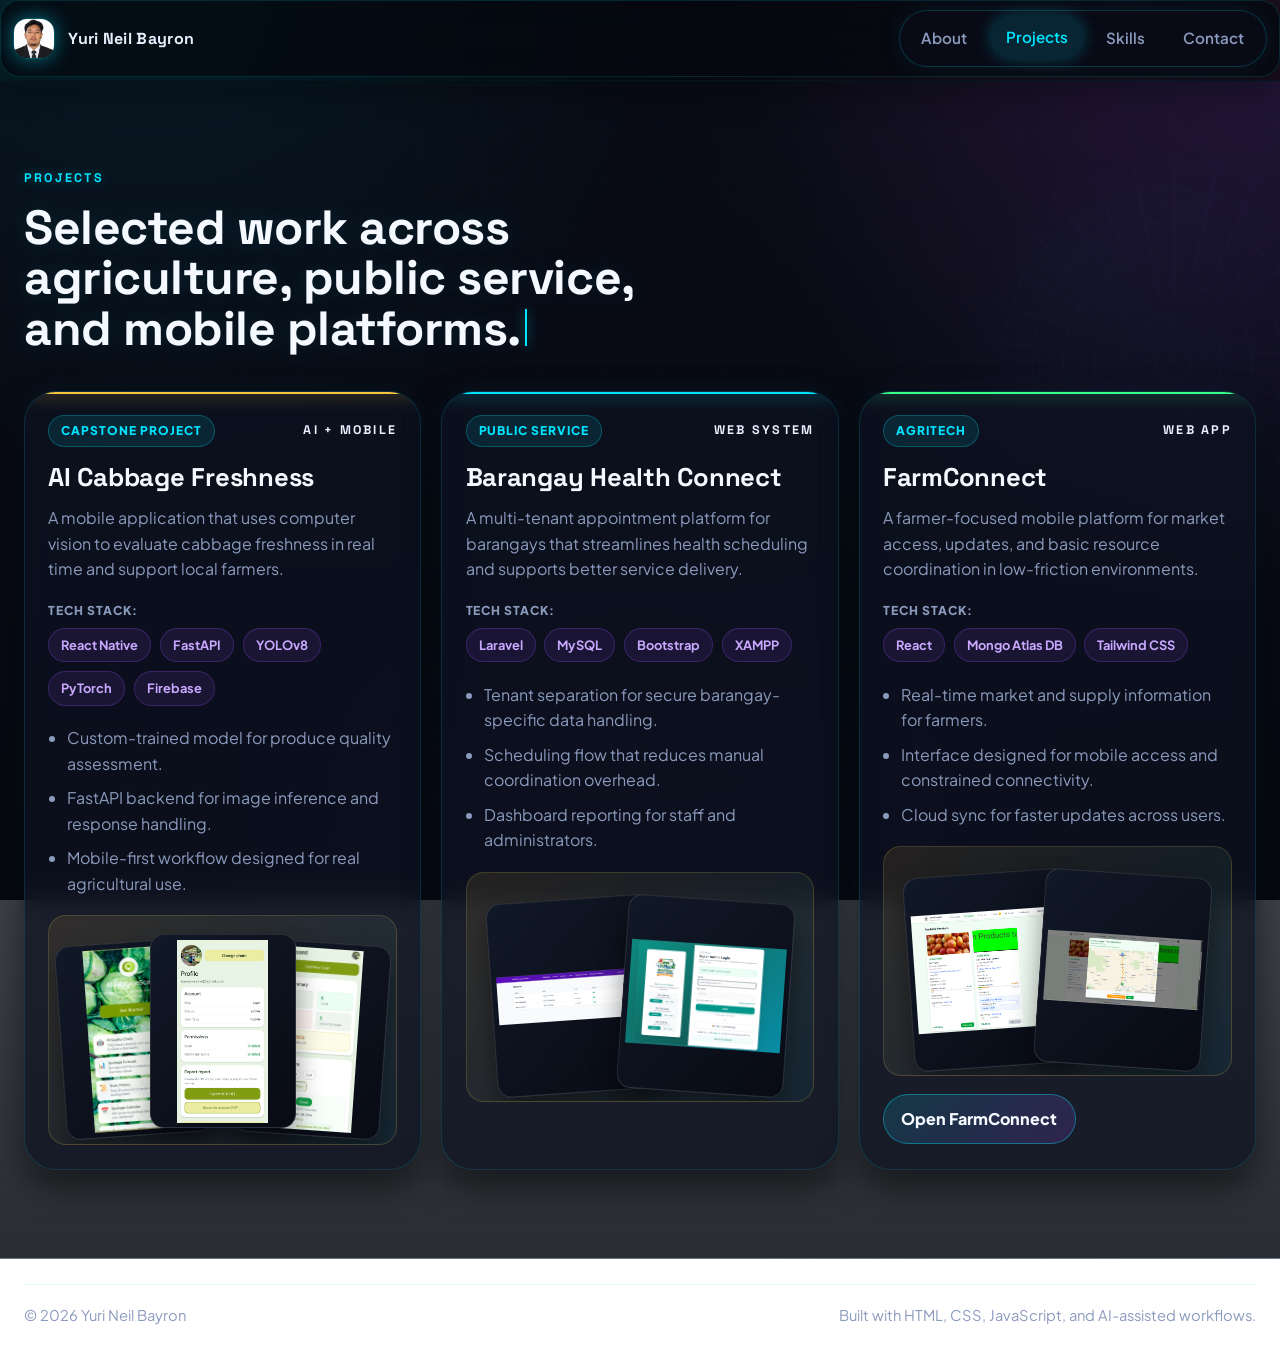
==== commit e95502c5: "add nasad" ====
--- a/projects.html
+++ b/projects.html
@@ -72,13 +72,14 @@
               <p class="project-desc">A farmer-focused mobile platform for market access, updates, and basic resource coordination in low-friction environments.</p>
               <div class="project-tech-stack">
                 <span class="project-tech-label">Tech Stack:</span>
-                <div class="project-tags"><span>React Native</span><span>Mongo Atlas DB</span><span>Tailwind CSS</span></div>
+                <div class="project-tags"><span>React</span><span>Mongo Atlas DB</span><span>Tailwind CSS</span></div>
               </div>
               <ul class="project-features"><li>Real-time market and supply information for farmers.</li><li>Interface designed for mobile access and constrained connectivity.</li><li>Cloud sync for faster updates across users.</li></ul>
               <div class="project-showcase" aria-label="FarmConnect mobile app previews">
                 <figure class="showcase-shot showcase-shot-left"><img src="./images/frm1.png" alt="FarmConnect app preview 1"></figure>
                 <figure class="showcase-shot showcase-shot-right"><img src="./images/frm2.png" alt="FarmConnect app preview 2"></figure>
               </div>
+              <p class="project-link-row"><a class="project-link" href="https://farm-connect-two.vercel.app/" target="_blank" rel="noreferrer">Open FarmConnect</a></p>
             </article>
           </div>
         </div>
--- a/styles.css
+++ b/styles.css
@@ -1,25 +1,25 @@
-/* ============================================================
-   CYBERPUNK DARK THEME — Yuri Neil Bayron Portfolio
+﻿/* ============================================================
+   CYBERPUNK DARK THEME â€” Yuri Neil Bayron Portfolio
    Layout/structure preserved from original. Only visuals changed.
    ============================================================ */
 
 :root {
-  /* Backgrounds — deep midnight layers */
+  /* Backgrounds â€” deep midnight layers */
   --bg: #06080f;
   --bg-soft: #0a0e1a;
   --surface: rgba(14, 19, 34, 0.72);
   --surface-strong: #0f1524;
   --surface-dark: #050710;
 
-  /* Text — cool, crisp, neon-adjacent */
+  /* Text â€” cool, crisp, neon-adjacent */
   --text: #e8f0ff;
   --text-soft: #8b9bbd;
 
-  /* Lines — subtle cyan-tinted hairlines */
+  /* Lines â€” subtle cyan-tinted hairlines */
   --line: rgba(0, 229, 255, 0.14);
   --line-strong: rgba(0, 229, 255, 0.28);
 
-  /* Accents — cyberpunk neon palette */
+  /* Accents â€” cyberpunk neon palette */
   --accent: #00e5ff;          /* electric cyan */
   --accent-deep: #00b3cc;
   --accent-gold: #f5c542;
@@ -28,7 +28,7 @@
   --accent-magenta: #ff3fa4;  /* hot pink secondary */
   --accent-violet: #9d4dff;
 
-  /* Shadows — neon glow instead of warm drop shadows */
+  /* Shadows â€” neon glow instead of warm drop shadows */
   --shadow-lg: 0 24px 60px rgba(0, 0, 0, 0.7), 0 0 40px rgba(0, 229, 255, 0.08);
   --shadow-md: 0 16px 34px rgba(0, 0, 0, 0.55), 0 0 24px rgba(0, 229, 255, 0.06);
   --shadow-sm: 0 10px 24px rgba(0, 0, 0, 0.45), 0 0 16px rgba(0, 229, 255, 0.05);
@@ -82,6 +82,29 @@
   background-size: 60px 60px;
   mask-image: radial-gradient(ellipse at 50% 40%, #000 30%, transparent 75%);
   -webkit-mask-image: radial-gradient(ellipse at 50% 40%, #000 30%, transparent 75%);
+}
+
+body::after {
+  content: "";
+  position: fixed;
+  top: 16%;
+  right: -7rem;
+  z-index: 0;
+  width: clamp(18rem, 34vw, 32rem);
+  aspect-ratio: 1;
+  border: 1px solid rgba(0, 229, 255, 0.18);
+  border-radius: 50%;
+  pointer-events: none;
+  opacity: 0.38;
+  background:
+    radial-gradient(circle at 32% 28%, rgba(0, 229, 255, 0.16), transparent 58%),
+    repeating-radial-gradient(ellipse at 50% 50%, transparent 0 16px, rgba(0, 229, 255, 0.2) 17px, transparent 18px 31px),
+    repeating-conic-gradient(from 0deg, rgba(157, 77, 255, 0.16) 0deg 1deg, transparent 1deg 12deg);
+  box-shadow: inset 0 0 40px rgba(0, 229, 255, 0.12), 0 0 50px rgba(0, 229, 255, 0.08);
+  -webkit-mask-image: radial-gradient(circle, #000 52%, transparent 72%);
+  mask-image: radial-gradient(circle, #000 52%, transparent 72%);
+  transform-style: preserve-3d;
+  animation: backgroundOrb 26s ease-in-out infinite;
 }
 
 img {
@@ -1196,6 +1219,31 @@
   margin-top: 0.55rem;
 }
 
+.project-link-row {
+  margin-top: 1.1rem;
+}
+
+.project-link {
+  display: inline-flex;
+  align-items: center;
+  justify-content: center;
+  padding: 0.7rem 1.1rem;
+  border-radius: 999px;
+  background: linear-gradient(135deg, rgba(0, 229, 255, 0.14), rgba(157, 77, 255, 0.18));
+  border: 1px solid rgba(0, 229, 255, 0.38);
+  color: #f4f8ff;
+  font-weight: 800;
+  text-decoration: none;
+  transition: transform 0.2s ease, box-shadow 0.2s ease, border-color 0.2s ease;
+}
+
+.project-link:hover,
+.project-link:focus-visible {
+  transform: translateY(-2px);
+  border-color: rgba(0, 229, 255, 0.7);
+  box-shadow: 0 0 20px rgba(0, 229, 255, 0.18);
+}
+
 .skills-layout {
   display: grid;
   grid-template-columns: repeat(2, minmax(0, 1fr));
@@ -1265,6 +1313,54 @@
   font-size: 0.92rem;
 }
 
+.farmconnect-link {
+  margin-top: 1.2rem;
+}
+
+.farmconnect-link a {
+  display: inline-flex;
+  align-items: center;
+  justify-content: center;
+  padding: 0.7rem 1.1rem;
+  border-radius: 999px;
+  background: linear-gradient(135deg, rgba(0, 229, 255, 0.16), rgba(157, 77, 255, 0.18));
+  border: 1px solid rgba(0, 229, 255, 0.38);
+  color: #f4f8ff;
+  font-weight: 800;
+  text-decoration: none;
+  transition: transform 0.2s ease, box-shadow 0.2s ease, border-color 0.2s ease;
+}
+
+.farmconnect-link a:hover,
+.farmconnect-link a:focus-visible {
+  transform: translateY(-2px);
+  border-color: rgba(0, 229, 255, 0.7);
+  box-shadow: 0 0 22px rgba(0, 229, 255, 0.2);
+}
+
+.farmconnect-preview {
+  display: flex;
+  align-items: center;
+  justify-content: center;
+  width: 100%;
+  height: 100%;
+  border-radius: 18px;
+  background: linear-gradient(135deg, rgba(133, 217, 207, 0.25), rgba(41, 53, 73, 0.22));
+  border: 1px solid rgba(255, 255, 255, 0.08);
+  color: #f5fafc;
+  font-weight: 800;
+  letter-spacing: 0.05em;
+  text-transform: uppercase;
+}
+
+.farmconnect-preview span {
+  display: inline-flex;
+  padding: 0.5rem 0.85rem;
+  border-radius: 999px;
+  background: rgba(32, 226, 120, 0.14);
+  border: 1px solid rgba(32, 226, 120, 0.4);
+}
+
 .recognition-gallery {
   display: grid;
   grid-template-columns: repeat(5, minmax(0, 1fr));
@@ -1472,11 +1568,16 @@
   font-weight: 700;
 }
 
-.skill-item i,
+.skill-item span {
+  display: inline-flex;
+  align-items: center;
+}
+
+.skill-logo,
 .ai-tool-item i {
-  width: 1.45rem;
-  text-align: center;
-  font-size: 1.2rem;
+  width: 1.9rem;
+  height: 1.9rem;
+  flex-shrink: 0;
 }
 
 .ai-tools-grid {
@@ -1498,24 +1599,10 @@
   font-size: 0.85rem;
 }
 
-/* Neon-tinted brand icons */
-.fa-python     { color: #4aa8e0; }
-.fa-php        { color: #9d8bf0; }
-.fa-js         { color: #f5c542; }
-.fa-database   { color: #00e5ff; }
-.fa-html5      { color: #ff6b3d; }
-.fa-css3-alt   { color: #4aa8e0; }
-.fa-laravel    { color: #ff5a3c; }
-.fa-react      { color: #00e5ff; }
-.fa-bolt       { color: #f5c542; }
-.fa-fire       { color: #ff7a3d; }
-.fa-brain      { color: #b48aff; }
-.fa-bootstrap  { color: #a07af0; }
-.fa-microsoft  { color: #ff6b3d; }
-.fa-paintbrush { color: #39ff88; }
-.fa-comment-dots { color: #39ff88; }
-.fa-gem        { color: #4aa8e0; }
-.fa-cloud      { color: #ff6b8a; }
+.skill-logo {
+  display: block;
+  filter: drop-shadow(0 0 8px rgba(0, 229, 255, 0.12));
+}
 
 .footer {
   padding: 1.6rem 0 2.6rem;
@@ -1533,7 +1620,7 @@
 }
 
 /* ============================================================
-   RESPONSIVE — identical breakpoints to original
+   RESPONSIVE â€” identical breakpoints to original
    ============================================================ */
 
 @keyframes profileFloat {
@@ -1546,7 +1633,16 @@
   82%, 100% { transform: translateX(130%); }
 }
 
+@keyframes backgroundOrb {
+  0%, 100% { transform: perspective(900px) rotateX(58deg) rotateY(-16deg) rotateZ(-12deg) translateY(0); }
+  50% { transform: perspective(900px) rotateX(72deg) rotateY(18deg) rotateZ(10deg) translateY(-18px); }
+}
+
 @media (prefers-reduced-motion: reduce) {
+  body::after {
+    animation: none;
+  }
+
   .hero-typewriter::after {
     animation: none;
   }
@@ -1702,6 +1798,11 @@
 }
 
 @media (max-width: 640px) {
+  body::after {
+    right: -10rem;
+    opacity: 0.24;
+  }
+
   .image-lightbox {
     width: calc(100vw - 1rem);
     height: 82vh;
@@ -1777,4 +1878,4 @@
   .footer-row {
     flex-direction: column;
   }
-}+}
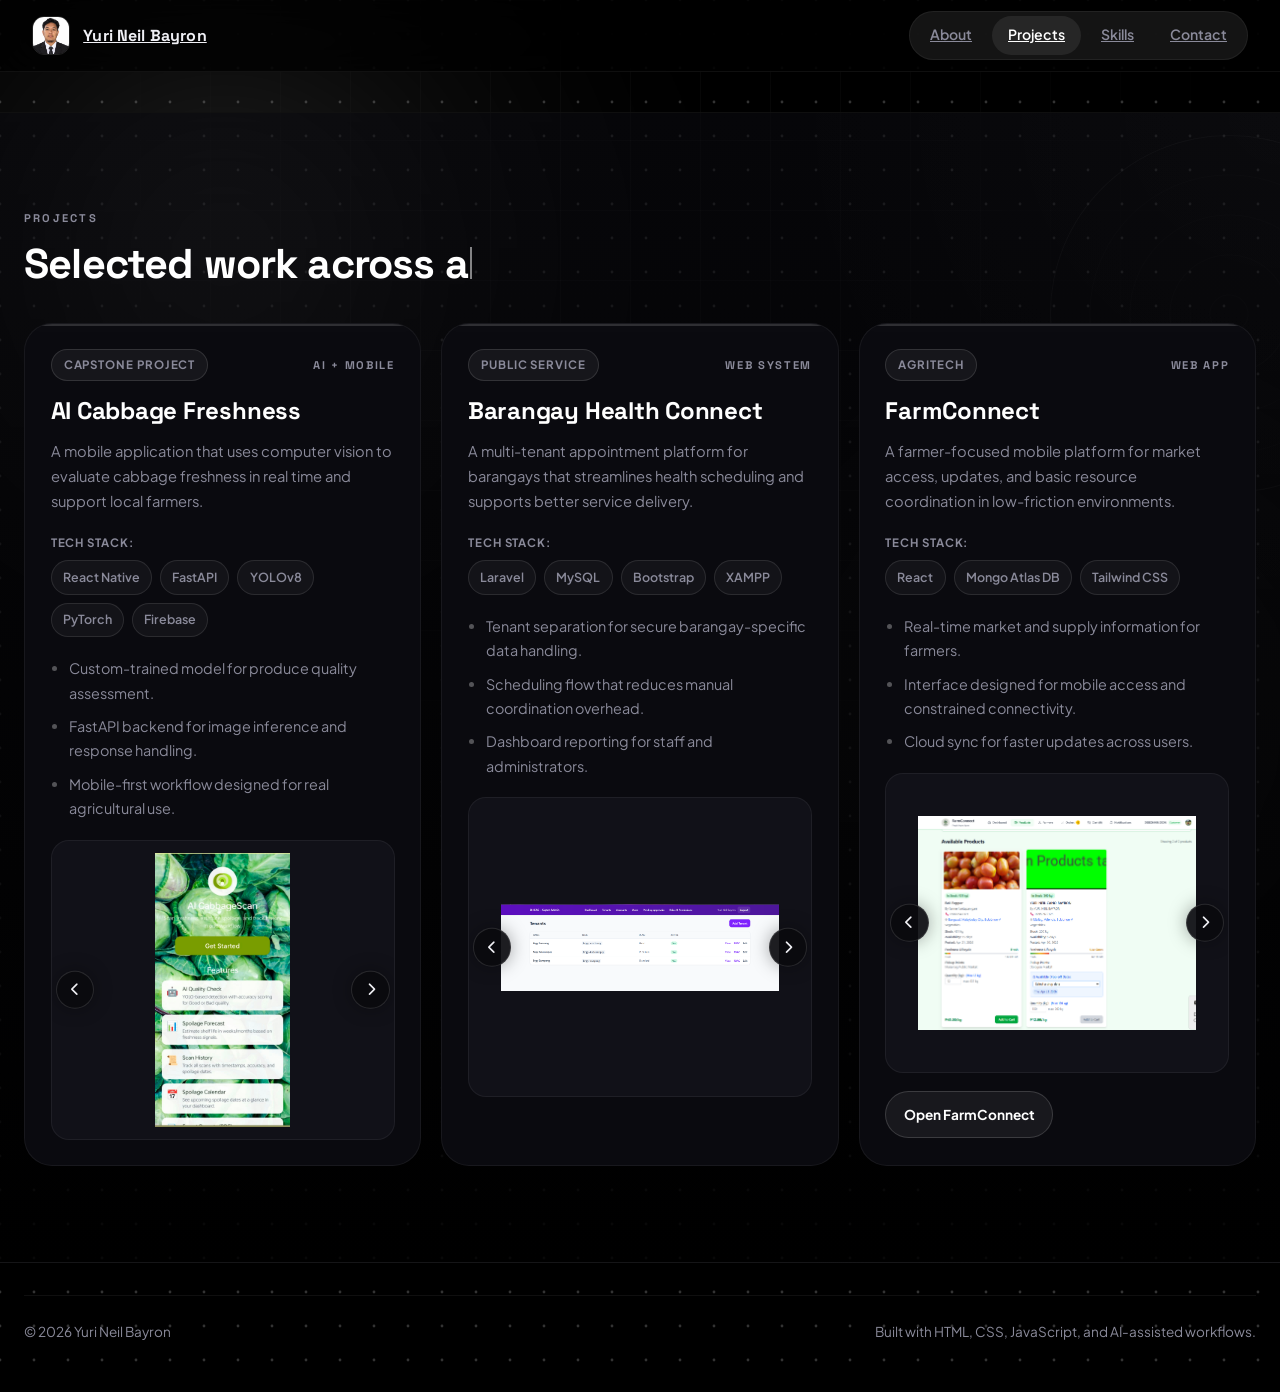
==== commit db688ce1: "commit" ====
--- a/projects.html
+++ b/projects.html
@@ -11,9 +11,25 @@
   <link rel="stylesheet" href="styles.css">
 </head>
 <body>
-  <div class="page-shell">
+  <!-- 3D Cursor -->
+  <div class="cursor-3d" id="cursor3d" aria-hidden="true">
+    <div class="cursor-3d-inner">
+      <div class="cursor-ring"></div>
+      <div class="cursor-ring"></div>
+      <div class="cursor-dot"></div>
+    </div>
+  </div>
+
+  <!-- Background atmosphere -->
+  <div class="bg-glow" aria-hidden="true">
+    <div class="scan-sweep"></div>
+    <div class="orb-ring"></div>
+  </div>
+  <div class="bg-grid" aria-hidden="true"></div>
+
+  <div class="page-shell" data-reactive-bg style="--bg-dot: 255, 255, 255; --bg-glow: 255, 255, 255;">
     <header class="hero hero-page">
-      <nav class="nav wrapper">
+      <nav class="nav">
         <a class="logo" href="index.html">
           <img class="logo-mark" src="./images/yuri.png" alt="Yuri Neil Bayron">
           <span>Yuri Neil Bayron</span>
@@ -21,7 +37,7 @@
         <button class="nav-toggle" id="navToggle" aria-label="Toggle navigation" aria-expanded="false" aria-controls="navLinks"><span></span><span></span></button>
         <ul class="nav-links" id="navLinks">
           <li><a href="index.html#about">About</a></li>
-          <li><a href="projects.html">Projects</a></li>
+          <li><a href="projects.html" class="active">Projects</a></li>
           <li><a href="skills.html">Skills</a></li>
           <li><a href="index.html#contact">Contact</a></li>
         </ul>
@@ -34,7 +50,6 @@
           <p class="section-label">Projects</p>
           <div class="section-heading-row">
             <h2 class="interactive-heading"><span class="section-typewriter" aria-label="Selected work across agriculture, public service, and mobile platforms."></span></h2>
-           
           </div>
           <div class="project-grid">
             <article class="project-card accent-amber cabbage-card">
@@ -47,9 +62,11 @@
               </div>
               <ul class="project-features"><li>Custom-trained model for produce quality assessment.</li><li>FastAPI backend for image inference and response handling.</li><li>Mobile-first workflow designed for real agricultural use.</li></ul>
               <div class="project-showcase cabbage-showcase" aria-label="AI Cabbage Freshness app previews">
-                <figure class="showcase-shot showcase-shot-left"><img src="./images/1.jpg" alt="AI Cabbage Freshness app preview 1"></figure>
-                <figure class="showcase-shot showcase-shot-center"><img src="./images/2.jpg" alt="AI Cabbage Freshness app preview 2"></figure>
-                <figure class="showcase-shot showcase-shot-right"><img src="./images/3.jpg" alt="AI Cabbage Freshness app preview 3"></figure>
+                <figure class="showcase-shot showcase-shot-left is-active" aria-hidden="false"><img src="./images/1.jpg" alt="AI Cabbage Freshness app preview 1"></figure>
+                <figure class="showcase-shot showcase-shot-center" aria-hidden="true"><img src="./images/2.jpg" alt="AI Cabbage Freshness app preview 2"></figure>
+                <figure class="showcase-shot showcase-shot-right" aria-hidden="true"><img src="./images/3.jpg" alt="AI Cabbage Freshness app preview 3"></figure>
+                <button class="project-gallery-nav project-gallery-prev" type="button" aria-label="Previous AI Cabbage Freshness image"><i class="fas fa-chevron-left" aria-hidden="true"></i></button>
+                <button class="project-gallery-nav project-gallery-next" type="button" aria-label="Next AI Cabbage Freshness image"><i class="fas fa-chevron-right" aria-hidden="true"></i></button>
               </div>
             </article>
             <article class="project-card accent-cyan health-card">
@@ -62,8 +79,10 @@
               </div>
               <ul class="project-features"><li>Tenant separation for secure barangay-specific data handling.</li><li>Scheduling flow that reduces manual coordination overhead.</li><li>Dashboard reporting for staff and administrators.</li></ul>
               <div class="project-showcase" aria-label="Barangay Health Connect system previews">
-                <figure class="showcase-shot showcase-shot-left"><img src="./images/643640483_25986416344356616_8163699973318577676_n.png" alt="Barangay Health Connect appointment dashboard"></figure>
-                <figure class="showcase-shot showcase-shot-right"><img src="./images/655095944_718724681236256_6864056313148869792_n.png" alt="Barangay Health Connect health management system"></figure>
+                <figure class="showcase-shot showcase-shot-left is-active" aria-hidden="false"><img src="./images/643640483_25986416344356616_8163699973318577676_n.png" alt="Barangay Health Connect appointment dashboard"></figure>
+                <figure class="showcase-shot showcase-shot-right" aria-hidden="true"><img src="./images/655095944_718724681236256_6864056313148869792_n.png" alt="Barangay Health Connect health management system"></figure>
+                <button class="project-gallery-nav project-gallery-prev" type="button" aria-label="Previous Barangay Health Connect image"><i class="fas fa-chevron-left" aria-hidden="true"></i></button>
+                <button class="project-gallery-nav project-gallery-next" type="button" aria-label="Next Barangay Health Connect image"><i class="fas fa-chevron-right" aria-hidden="true"></i></button>
               </div>
             </article>
             <article class="project-card accent-green farm-card">
@@ -76,8 +95,10 @@
               </div>
               <ul class="project-features"><li>Real-time market and supply information for farmers.</li><li>Interface designed for mobile access and constrained connectivity.</li><li>Cloud sync for faster updates across users.</li></ul>
               <div class="project-showcase" aria-label="FarmConnect mobile app previews">
-                <figure class="showcase-shot showcase-shot-left"><img src="./images/frm1.png" alt="FarmConnect app preview 1"></figure>
-                <figure class="showcase-shot showcase-shot-right"><img src="./images/frm2.png" alt="FarmConnect app preview 2"></figure>
+                <figure class="showcase-shot showcase-shot-left is-active" aria-hidden="false"><img src="./images/frm1.png" alt="FarmConnect app preview 1"></figure>
+                <figure class="showcase-shot showcase-shot-right" aria-hidden="true"><img src="./images/frm2.png" alt="FarmConnect app preview 2"></figure>
+                <button class="project-gallery-nav project-gallery-prev" type="button" aria-label="Previous FarmConnect image"><i class="fas fa-chevron-left" aria-hidden="true"></i></button>
+                <button class="project-gallery-nav project-gallery-next" type="button" aria-label="Next FarmConnect image"><i class="fas fa-chevron-right" aria-hidden="true"></i></button>
               </div>
               <p class="project-link-row"><a class="project-link" href="https://farm-connect-two.vercel.app/" target="_blank" rel="noreferrer">Open FarmConnect</a></p>
             </article>
@@ -98,6 +119,7 @@
 
     <footer class="footer"><div class="wrapper footer-row"><p>&copy; 2026 Yuri Neil Bayron</p><p>Built with HTML, CSS, JavaScript, and AI-assisted workflows.</p></div></footer>
   </div>
-  <script src="script.js?v=2"></script>
+  <script src="script.js?v=3"></script>
+  <script src="reactive-bg.js"></script>
 </body>
-</html>
+</html>
--- a/styles.css
+++ b/styles.css
@@ -1,263 +1,357 @@
 ﻿/* ============================================================
-   CYBERPUNK DARK THEME â€” Yuri Neil Bayron Portfolio
-   Layout/structure preserved from original. Only visuals changed.
+   MODERN SLICK BLACK THEME — Yuri Neil Bayron Portfolio
+   Shared across index.html, projects.html, skills.html
    ============================================================ */
 
 :root {
-  /* Backgrounds â€” deep midnight layers */
-  --bg: #06080f;
-  --bg-soft: #0a0e1a;
-  --surface: rgba(14, 19, 34, 0.72);
-  --surface-strong: #0f1524;
-  --surface-dark: #050710;
-
-  /* Text â€” cool, crisp, neon-adjacent */
-  --text: #e8f0ff;
-  --text-soft: #8b9bbd;
-
-  /* Lines â€” subtle cyan-tinted hairlines */
-  --line: rgba(0, 229, 255, 0.14);
-  --line-strong: rgba(0, 229, 255, 0.28);
-
-  /* Accents â€” cyberpunk neon palette */
-  --accent: #00e5ff;          /* electric cyan */
-  --accent-deep: #00b3cc;
-  --accent-gold: #f5c542;
-  --accent-green: #39ff88;    /* neon green */
-  --accent-cyan: #00e5ff;
-  --accent-magenta: #ff3fa4;  /* hot pink secondary */
-  --accent-violet: #9d4dff;
-
-  /* Shadows â€” neon glow instead of warm drop shadows */
-  --shadow-lg: 0 24px 60px rgba(0, 0, 0, 0.7), 0 0 40px rgba(0, 229, 255, 0.08);
-  --shadow-md: 0 16px 34px rgba(0, 0, 0, 0.55), 0 0 24px rgba(0, 229, 255, 0.06);
-  --shadow-sm: 0 10px 24px rgba(0, 0, 0, 0.45), 0 0 16px rgba(0, 229, 255, 0.05);
-
-  --radius-xl: 32px;
-  --radius-lg: 24px;
-  --radius-md: 18px;
-  --wrapper: min(1600px, calc(100% - 3rem));
-
-  /* Cyberpunk type stack */
-  --font-display: "Orbitron", "Space Grotesk", sans-serif;
+  --bg: #000000;
+  --surface: #0a0a0f;
+  --surface-elevated: #111118;
+  --line: rgba(255, 255, 255, 0.06);
+  --line-strong: rgba(255, 255, 255, 0.12);
+  --text: #f0f0f5;
+  --text-soft: #8a8a9a;
+  --accent: #ffffff;
+  --accent-subtle: rgba(255, 255, 255, 0.08);
+  --radius: 20px;
+  --radius-lg: 28px;
+  --wrapper: min(1400px, calc(100% - 3rem));
+  --font-display: "Space Grotesk", sans-serif;
   --font-body: "Plus Jakarta Sans", system-ui, sans-serif;
-  --font-mono: "Space Grotesk", monospace;
-}
-
-* {
-  box-sizing: border-box;
-  margin: 0;
-  padding: 0;
-}
-
-html {
-  scroll-behavior: smooth;
-}
+  --transition: 0.35s cubic-bezier(0.22, 0.61, 0.36, 1);
+}
+
+* { box-sizing: border-box; margin: 0; padding: 0; }
+
+html { scroll-behavior: smooth; }
 
 body {
   min-width: 320px;
   font-family: var(--font-body);
-  /* Layered neon glows + deep gradient base */
-  background:
-    radial-gradient(circle at 12% -5%, rgba(0, 229, 255, 0.16), transparent 35%),
-    radial-gradient(circle at 88% 0%, rgba(255, 63, 164, 0.12), transparent 32%),
-    radial-gradient(circle at 50% 110%, rgba(157, 77, 255, 0.12), transparent 40%),
-    linear-gradient(180deg, #06080f 0%, #080b14 48%, #05070d 100%);
-  background-attachment: fixed;
+  background: var(--bg);
   color: var(--text);
-  line-height: 1.6;
+  line-height: 1.7;
   -webkit-font-smoothing: antialiased;
-}
-
-/* Subtle scanline + grid texture overlay */
-body::before {
+  overflow-x: hidden;
+}
+
+/* Native cursor is hidden ONLY when the custom cursor is running */
+body.cursor-active,
+body.cursor-active a,
+body.cursor-active button,
+body.cursor-active [tabindex],
+body.cursor-active .contact-chip,
+body.cursor-active .btn,
+body.cursor-active .nav-links a,
+body.cursor-active .project-link,
+body.cursor-active .recognition-gallery figure,
+body.cursor-active .image-lightbox,
+body.cursor-active .lightbox-close,
+body.cursor-active .lightbox-nav,
+body.cursor-active .showcase-shot,
+body.cursor-active .skill-item {
+  cursor: none;
+}
+
+/* ========== 3D CURSOR ========== */
+.cursor-3d {
+  position: fixed;
+  top: 0;
+  left: 0;
+  width: 40px;
+  height: 40px;
+  pointer-events: none;
+  z-index: 99999;
+  perspective: 600px;
+  transform-style: preserve-3d;
+  will-change: transform;
+  opacity: 1;
+  transition: opacity 0.25s ease;
+}
+
+.cursor-3d-inner {
+  width: 100%;
+  height: 100%;
+  transform-style: preserve-3d;
+  transition: transform 0.1s ease-out;
+  will-change: transform;
+}
+
+.cursor-ring {
+  position: absolute;
+  inset: 0;
+  border-radius: 50%;
+  border: 1.5px solid rgba(255, 255, 255, 0.5);
+  transform-style: preserve-3d;
+  animation: cursorSpin 4s linear infinite;
+  box-shadow: 0 0 12px rgba(255, 255, 255, 0.15), inset 0 0 12px rgba(255, 255, 255, 0.05);
+  transition: border-color 0.2s ease, box-shadow 0.2s ease, inset 0.2s ease;
+}
+
+.cursor-ring:nth-child(2) {
+  inset: 6px;
+  border-color: rgba(255, 255, 255, 0.25);
+  animation-duration: 6s;
+  animation-direction: reverse;
+}
+
+.cursor-dot {
+  position: absolute;
+  top: 50%;
+  left: 50%;
+  width: 5px;
+  height: 5px;
+  margin: -2.5px 0 0 -2.5px;
+  border-radius: 50%;
+  background: #ffffff;
+  box-shadow: 0 0 10px rgba(255, 255, 255, 0.8), 0 0 20px rgba(255, 255, 255, 0.3);
+  transform-style: preserve-3d;
+  transition: box-shadow 0.2s ease, transform 0.2s ease;
+}
+
+@keyframes cursorSpin {
+  0% { transform: rotateY(0deg) rotateX(0deg); }
+  100% { transform: rotateY(360deg) rotateX(360deg); }
+}
+
+/* Hover state — MUCH more pronounced now */
+.cursor-3d.hovering .cursor-3d-inner {
+  transform: scale(1.6);
+}
+
+.cursor-3d.hovering .cursor-ring {
+  border-color: rgba(255, 255, 255, 1);
+  box-shadow:
+    0 0 30px rgba(255, 255, 255, 0.6),
+    0 0 60px rgba(255, 255, 255, 0.25),
+    inset 0 0 30px rgba(255, 255, 255, 0.15);
+}
+
+.cursor-3d.hovering .cursor-ring:nth-child(2) {
+  inset: 2px;
+  border-color: rgba(255, 255, 255, 0.7);
+}
+
+.cursor-3d.hovering .cursor-dot {
+  transform: scale(2);
+  box-shadow:
+    0 0 22px rgba(255, 255, 255, 1),
+    0 0 60px rgba(255, 255, 255, 0.7);
+}
+
+/* ========== LAYOUT ========== */
+.wrapper {
+  width: var(--wrapper);
+  margin: 0 auto;
+}
+
+.page-shell {
+  overflow: clip;
+  position: relative;
+  z-index: 2;
+}
+
+.reactive-bg-canvas {
+  position: absolute;
+  inset: 0;
+  z-index: -1;
+  display: block;
+  pointer-events: none;
+}
+
+/* ========== ANIMATED BACKGROUND — NOW VISIBLE ========== */
+.bg-glow {
+  position: fixed;
+  inset: 0;
+  pointer-events: none;
+  z-index: 0;
+  overflow: hidden;
+}
+
+/* Big drifting white orb top-left */
+.bg-glow::before {
   content: "";
+  position: absolute;
+  top: -25%;
+  left: -20%;
+  width: 75vw;
+  height: 75vw;
+  border-radius: 50%;
+  background: radial-gradient(circle, rgba(255, 255, 255, 0.14) 0%, rgba(255, 255, 255, 0.04) 35%, transparent 68%);
+  filter: blur(60px);
+  animation: glowDrift 18s ease-in-out infinite alternate;
+}
+
+/* Big drifting white orb bottom-right */
+.bg-glow::after {
+  content: "";
+  position: absolute;
+  bottom: -30%;
+  right: -20%;
+  width: 70vw;
+  height: 70vw;
+  border-radius: 50%;
+  background: radial-gradient(circle, rgba(255, 255, 255, 0.10) 0%, rgba(255, 255, 255, 0.03) 40%, transparent 70%);
+  filter: blur(70px);
+  animation: glowDrift 22s ease-in-out infinite alternate-reverse;
+}
+
+@keyframes glowDrift {
+  0%   { transform: translate(0, 0) scale(1); }
+  50%  { transform: translate(6%, 10%) scale(1.15); }
+  100% { transform: translate(-4%, -6%) scale(0.95); }
+}
+
+/* Grid + scanning shimmer overlay */
+.bg-grid {
   position: fixed;
   inset: 0;
   pointer-events: none;
   z-index: 0;
   background-image:
-    linear-gradient(rgba(0, 229, 255, 0.03) 1px, transparent 1px),
-    linear-gradient(90deg, rgba(0, 229, 255, 0.03) 1px, transparent 1px);
-  background-size: 60px 60px;
-  mask-image: radial-gradient(ellipse at 50% 40%, #000 30%, transparent 75%);
-  -webkit-mask-image: radial-gradient(ellipse at 50% 40%, #000 30%, transparent 75%);
-}
-
-body::after {
-  content: "";
-  position: fixed;
-  top: 16%;
-  right: -7rem;
-  z-index: 0;
-  width: clamp(18rem, 34vw, 32rem);
+    linear-gradient(rgba(255, 255, 255, 0.035) 1px, transparent 1px),
+    linear-gradient(90deg, rgba(255, 255, 255, 0.035) 1px, transparent 1px);
+  background-size: 70px 70px;
+  mask-image: radial-gradient(ellipse at 50% 40%, #000 25%, transparent 75%);
+  -webkit-mask-image: radial-gradient(ellipse at 50% 40%, #000 25%, transparent 75%);
+  animation: gridPulse 8s ease-in-out infinite;
+}
+
+@keyframes gridPulse {
+  0%, 100% { opacity: 0.5; }
+  50%      { opacity: 1; }
+}
+
+/* A bright scanning sweep that travels diagonally */
+.bg-glow .scan-sweep {
+  position: absolute;
+  inset: -50% -50%;
+  background: linear-gradient(
+    115deg,
+    transparent 35%,
+    rgba(255, 255, 255, 0.04) 47%,
+    rgba(255, 255, 255, 0.09) 50%,
+    rgba(255, 255, 255, 0.04) 53%,
+    transparent 65%
+  );
+  transform: translateX(-100%) rotate(0deg);
+  animation: scanDiagonal 14s linear infinite;
+}
+
+@keyframes scanDiagonal {
+  0%   { transform: translateX(-100%); }
+  100% { transform: translateX(100%); }
+}
+
+/* A slowly spinning ring near the right side */
+.bg-glow .orb-ring {
+  position: absolute;
+  top: 15%;
+  right: -8rem;
+  width: clamp(16rem, 28vw, 26rem);
   aspect-ratio: 1;
-  border: 1px solid rgba(0, 229, 255, 0.18);
+  border: 1px solid rgba(255, 255, 255, 0.06);
   border-radius: 50%;
-  pointer-events: none;
-  opacity: 0.38;
   background:
-    radial-gradient(circle at 32% 28%, rgba(0, 229, 255, 0.16), transparent 58%),
-    repeating-radial-gradient(ellipse at 50% 50%, transparent 0 16px, rgba(0, 229, 255, 0.2) 17px, transparent 18px 31px),
-    repeating-conic-gradient(from 0deg, rgba(157, 77, 255, 0.16) 0deg 1deg, transparent 1deg 12deg);
-  box-shadow: inset 0 0 40px rgba(0, 229, 255, 0.12), 0 0 50px rgba(0, 229, 255, 0.08);
-  -webkit-mask-image: radial-gradient(circle, #000 52%, transparent 72%);
-  mask-image: radial-gradient(circle, #000 52%, transparent 72%);
-  transform-style: preserve-3d;
-  animation: backgroundOrb 26s ease-in-out infinite;
-}
-
-img {
-  display: block;
-  max-width: 100%;
-}
-
-a {
-  color: inherit;
-  text-decoration: none;
-}
-
-button {
-  font: inherit;
-}
-
-.wrapper {
-  width: var(--wrapper);
-  margin: 0 auto;
-}
-
-.page-shell {
-  overflow: clip;
-  position: relative;
-  z-index: 1;
-}
-
-.hero {
-  position: relative;
-  padding: 5rem 0 4rem;
-}
-
-.hero-page {
-  min-height: auto;
-  padding-bottom: 0;
-}
-
-.hero-orb {
-  position: absolute;
-  border-radius: 999px;
-  filter: blur(60px);
-  pointer-events: none;
-}
-
-.hero-orb-left {
-  top: 6rem;
-  left: -10rem;
-  width: 26rem;
-  height: 26rem;
-  background: radial-gradient(circle, rgba(0, 229, 255, 0.35), transparent 68%);
-}
-
-.hero-orb-right {
-  right: -8rem;
-  top: 2rem;
-  width: 30rem;
-  height: 30rem;
-  background: radial-gradient(circle, rgba(255, 63, 164, 0.28), transparent 70%);
-}
-
+    repeating-radial-gradient(circle at center, transparent 0 18px, rgba(255, 255, 255, 0.03) 19px, transparent 20px 40px);
+  animation: orbSpin 40s linear infinite;
+}
+
+@keyframes orbSpin {
+  to { transform: rotate(360deg); }
+}
+
+/* ========== NAVIGATION ========== */
 .nav {
   position: fixed;
   top: 0;
   left: 0;
   z-index: 100;
-  transform: none;
   width: 100%;
-  max-width: none;
-  border-radius: 0;
-  border-left: 0;
-  border-right: 0;
   display: flex;
   align-items: center;
   justify-content: space-between;
   gap: 1rem;
-  padding: 0.55rem 0.75rem;
-  border: 1px solid rgba(0, 229, 255, 0.14);
-  border-radius: 20px;
-  background: rgba(5, 8, 15, 0.82);
-  backdrop-filter: blur(18px);
-  box-shadow: 0 12px 32px rgba(0, 0, 0, 0.38), 0 0 24px rgba(0, 229, 255, 0.06);
+  padding: 0.7rem 2rem;
+  background: rgba(0, 0, 0, 0.72);
+  backdrop-filter: blur(24px) saturate(180%);
+  -webkit-backdrop-filter: blur(24px) saturate(180%);
+  border-bottom: 1px solid var(--line);
+  transition: background var(--transition), border-color var(--transition);
 }
 
 .logo {
   display: inline-flex;
   align-items: center;
-  gap: 0.85rem;
+  gap: 0.8rem;
   font-family: var(--font-display);
   font-size: 1rem;
   font-weight: 700;
-  letter-spacing: 0.02em;
+  letter-spacing: 0.01em;
   color: var(--text);
 }
 
 .logo-mark {
-  width: 2.6rem;
-  height: 2.6rem;
-  border-radius: 14px;
+  width: 2.4rem;
+  height: 2.4rem;
+  border-radius: 12px;
   object-fit: cover;
-  object-position: center;
-  border: 1px solid rgba(0, 229, 255, 0.35);
-  box-shadow: 0 0 20px rgba(0, 229, 255, 0.45);
+  border: 1px solid var(--line-strong);
+  transition: border-color var(--transition), box-shadow var(--transition);
+}
+
+.logo:hover .logo-mark {
+  border-color: rgba(255, 255, 255, 0.3);
+  box-shadow: 0 0 20px rgba(255, 255, 255, 0.08);
 }
 
 .nav-links {
   display: flex;
   align-items: center;
-  gap: 0.4rem;
+  gap: 0.25rem;
   list-style: none;
-  padding: 0.35rem;
-  border: 1px solid rgba(0, 229, 255, 0.2);
+  padding: 0.25rem;
   border-radius: 999px;
-  background: rgba(10, 14, 26, 0.7);
-  backdrop-filter: blur(16px);
-  box-shadow: 0 0 24px rgba(0, 229, 255, 0.08);
+  background: var(--accent-subtle);
+  border: 1px solid var(--line);
 }
 
 .nav-links a {
   display: inline-flex;
   align-items: center;
-  min-height: 2.75rem;
+  min-height: 2.4rem;
   padding: 0 1rem;
   border-radius: 999px;
   color: var(--text-soft);
-  font-size: 0.95rem;
+  font-size: 0.88rem;
   font-weight: 600;
-  transition: background-color 0.2s ease, color 0.2s ease, transform 0.2s ease, box-shadow 0.2s ease;
+  transition: color var(--transition), background var(--transition);
 }
 
 .nav-links a:hover,
 .nav-links a:focus-visible,
 .nav-links a.active {
-  background: rgba(0, 229, 255, 0.12);
   color: var(--accent);
-  transform: translateY(-1px);
-  box-shadow: 0 0 16px rgba(0, 229, 255, 0.25);
+  background: rgba(255, 255, 255, 0.08);
 }
 
 .nav-toggle {
   display: none;
-  width: 3rem;
-  height: 3rem;
-  border: 1px solid rgba(0, 229, 255, 0.25);
-  border-radius: 16px;
-  background: rgba(10, 14, 26, 0.9);
+  width: 2.8rem;
+  height: 2.8rem;
+  border: 1px solid var(--line-strong);
+  border-radius: 14px;
+  background: var(--surface);
   color: var(--accent);
-  box-shadow: var(--shadow-sm);
-}
+  transition: border-color var(--transition);
+}
+
+.nav-toggle:hover { border-color: rgba(255, 255, 255, 0.3); }
 
 .nav-toggle span {
   display: block;
   width: 1.1rem;
-  height: 2px;
+  height: 1.5px;
   margin: 0.25rem auto;
   background: currentColor;
   border-radius: 999px;
@@ -265,362 +359,259 @@
 }
 
 .nav-toggle[aria-expanded="true"] span:first-child {
-  transform: translateY(6px) rotate(45deg);
+  transform: translateY(5.5px) rotate(45deg);
 }
 
 .nav-toggle[aria-expanded="true"] span:last-child {
-  transform: translateY(-2px) rotate(-45deg);
+  transform: translateY(-5.5px) rotate(-45deg);
+}
+
+/* ========== HERO ========== */
+.hero {
+  position: relative;
+  padding: 8rem 0 5rem;
+  min-height: 100vh;
+  display: flex;
+  flex-direction: column;
+  justify-content: center;
+}
+
+.hero-page {
+  min-height: auto;
+  padding-bottom: 0;
+  padding-top: 7rem;
 }
 
 .hero-grid {
   position: relative;
   z-index: 2;
   display: grid;
-  grid-template-columns: minmax(0, 1.1fr) minmax(320px, 0.9fr);
-  gap: 2.2rem;
+  grid-template-columns: minmax(0, 1.15fr) minmax(320px, 0.85fr);
+  gap: 3rem;
   align-items: center;
   padding-top: 1.5rem;
-}
-
-.eyebrow,
-.section-label,
-.profile-kicker,
-.project-year {
-  text-transform: uppercase;
-  letter-spacing: 0.18em;
-  font-size: 0.78rem;
-  font-weight: 800;
-  font-family: var(--font-mono);
 }
 
 .eyebrow {
   display: flex;
   align-items: center;
   gap: 0.75rem;
-  color: var(--accent);
-  margin-bottom: 0.85rem;
-  text-shadow: 0 0 14px rgba(0, 229, 255, 0.5);
+  text-transform: uppercase;
+  letter-spacing: 0.2em;
+  font-size: 0.72rem;
+  font-weight: 700;
+  font-family: var(--font-display);
+  color: var(--text-soft);
+  margin-bottom: 1rem;
 }
 
 .eyebrow::after {
   content: "";
-  width: 4rem;
+  width: 3rem;
   height: 1px;
-  background: linear-gradient(90deg, var(--accent), transparent);
-  box-shadow: 0 0 10px rgba(0, 229, 255, 0.55);
+  background: linear-gradient(90deg, rgba(255, 255, 255, 0.3), transparent);
 }
 
 .hero-copy h1 {
-  max-width: 13ch;
+  max-width: 14ch;
   font-family: var(--font-display);
-  font-size: clamp(3rem, 5.8vw, 5rem);
-  line-height: 0.98;
-  letter-spacing: -0.02em;
-  color: #f4f8ff;
-  text-shadow:
-    0 0 24px rgba(0, 229, 255, 0.25),
-    0 0 60px rgba(157, 77, 255, 0.15);
+  font-size: clamp(2.8rem, 5.5vw, 4.8rem);
+  line-height: 1.0;
+  letter-spacing: -0.03em;
+  color: #ffffff;
+  font-weight: 700;
 }
 
 .hero-typewriter::after {
   content: "";
   display: inline-block;
-  width: 0.08em;
-  height: 0.82em;
-  margin-left: 0.08em;
-  vertical-align: -0.05em;
-  background: var(--accent);
-  box-shadow: 0 0 14px rgba(0, 229, 255, 0.75);
-  animation: typewriterCursor 0.75s steps(1, end) infinite;
-}
-
-@keyframes typewriterCursor {
+  width: 0.06em;
+  height: 0.8em;
+  margin-left: 0.06em;
+  vertical-align: -0.04em;
+  background: rgba(255, 255, 255, 0.6);
+  animation: blink 0.8s steps(1, end) infinite;
+}
+
+@keyframes blink {
   0%, 48% { opacity: 1; }
   49%, 100% { opacity: 0; }
 }
 
 .hero-text {
-  max-width: 38rem;
-  margin-top: 1rem;
-  color: var(--text-soft);
-  font-size: 1.08rem;
+  max-width: 36rem;
+  margin-top: 1.2rem;
+  color: var(--text-soft);
+  font-size: 1.05rem;
+  line-height: 1.8;
 }
 
 .hero-actions {
   display: flex;
   flex-wrap: wrap;
-  gap: 0.85rem;
-  margin-top: 1.5rem;
+  gap: 0.75rem;
+  margin-top: 1.8rem;
 }
 
 .btn {
   display: inline-flex;
   align-items: center;
   justify-content: center;
-  min-height: 3.25rem;
-  padding: 0.8rem 1.35rem;
+  min-height: 3rem;
+  padding: 0.7rem 1.5rem;
   border-radius: 999px;
   border: 1px solid transparent;
-  font-size: 0.96rem;
+  font-size: 0.92rem;
   font-weight: 700;
-  font-family: var(--font-mono);
-  letter-spacing: 0.03em;
-  transition: transform 0.2s ease, box-shadow 0.2s ease, border-color 0.2s ease, background-color 0.2s ease;
-}
-
-.btn:hover,
-.btn:focus-visible {
-  transform: translateY(-2px);
+  font-family: var(--font-display);
+  letter-spacing: 0.02em;
+  transition: all var(--transition);
 }
 
 .btn-primary {
-  background: linear-gradient(135deg, #00e5ff, #9d4dff);
-  color: #05070d;
-  box-shadow: 0 0 24px rgba(0, 229, 255, 0.45), 0 0 48px rgba(157, 77, 255, 0.2);
-  border-color: transparent;
+  background: #ffffff;
+  color: #000000;
+  border-color: #ffffff;
 }
 
 .btn-primary:hover,
 .btn-primary:focus-visible {
-  box-shadow: 0 0 32px rgba(0, 229, 255, 0.65), 0 0 64px rgba(157, 77, 255, 0.3);
+  background: #e0e0e0;
+  border-color: #e0e0e0;
+  transform: translateY(-2px);
+  box-shadow: 0 8px 30px rgba(255, 255, 255, 0.15);
 }
 
 .btn-secondary {
-  border-color: rgba(0, 229, 255, 0.35);
-  background: rgba(10, 14, 26, 0.7);
-  color: var(--accent);
+  border-color: var(--line-strong);
+  background: transparent;
+  color: var(--text);
 }
 
 .btn-secondary:hover,
 .btn-secondary:focus-visible {
-  border-color: var(--accent);
-  box-shadow: 0 0 20px rgba(0, 229, 255, 0.25);
+  border-color: rgba(255, 255, 255, 0.4);
+  background: rgba(255, 255, 255, 0.04);
+  transform: translateY(-2px);
 }
 
 .hero-meta {
   display: flex;
   flex-wrap: wrap;
-  gap: 0.9rem;
+  gap: 0.6rem;
   list-style: none;
-  margin-top: 1.35rem;
+  margin-top: 1.5rem;
 }
 
 .hero-meta li {
   display: inline-flex;
   align-items: center;
-  gap: 0.6rem;
-  min-height: 2.85rem;
-  padding: 0.55rem 0.95rem;
-  border: 1px solid rgba(0, 229, 255, 0.18);
+  gap: 0.5rem;
+  min-height: 2.5rem;
+  padding: 0.45rem 1rem;
+  border: 1px solid var(--line);
   border-radius: 999px;
-  background: rgba(10, 14, 26, 0.6);
-  color: var(--text-soft);
-  box-shadow: 0 0 18px rgba(0, 229, 255, 0.05);
+  background: rgba(255, 255, 255, 0.02);
+  color: var(--text-soft);
+  font-size: 0.85rem;
 }
 
 .hero-meta li i {
-  color: var(--accent);
-}
-
+  color: var(--text-soft);
+  font-size: 0.8rem;
+}
+
+/* AI tools */
 .hero-ai-workflow {
   width: 100%;
-  max-width: 38rem;
-  margin-top: 1.35rem;
+  max-width: 36rem;
+  margin-top: 1.5rem;
 }
 
 .hero-ai-title {
-  margin-bottom: 0.65rem;
-  color: var(--accent);
-  font-family: var(--font-mono);
-  font-size: 0.78rem;
-  font-weight: 800;
-  letter-spacing: 0.16em;
+  margin-bottom: 0.6rem;
+  color: var(--text-soft);
+  font-family: var(--font-display);
+  font-size: 0.7rem;
+  font-weight: 700;
+  letter-spacing: 0.18em;
   text-transform: uppercase;
 }
 
 .hero-ai-tools {
   display: grid;
   grid-template-columns: repeat(3, minmax(0, 1fr));
-  gap: 0.65rem;
+  gap: 0.5rem;
 }
 
 .hero-ai-tool {
   display: flex;
   align-items: center;
-  justify-content: flex-start;
-  gap: 0.55rem;
-  width: 100%;
-  min-height: 3rem;
-  padding: 0.55rem 0.75rem;
-  border: 1px solid rgba(0, 229, 255, 0.18);
-  border-radius: 16px;
-  background: rgba(10, 14, 26, 0.65);
-  color: var(--text);
-  font-size: 0.82rem;
-  font-weight: 700;
-  box-shadow: 0 0 18px rgba(0, 229, 255, 0.05);
-}
-
-.hero-ai-tool span {
-  min-width: 0;
-  text-align: left;
+  gap: 0.5rem;
+  min-height: 2.7rem;
+  padding: 0.45rem 0.75rem;
+  border: 1px solid var(--line);
+  border-radius: 14px;
+  background: rgba(255, 255, 255, 0.02);
+  color: var(--text-soft);
+  font-size: 0.8rem;
+  font-weight: 600;
+  transition: border-color var(--transition), background var(--transition);
+}
+
+.hero-ai-tool:hover {
+  border-color: var(--line-strong);
+  background: rgba(255, 255, 255, 0.04);
 }
 
 .hero-ai-tool img {
-  width: 1.35rem;
-  height: 1.35rem;
+  width: 1.2rem;
+  height: 1.2rem;
   object-fit: contain;
-}
-
-.hero-ai-tool:nth-child(1) img {
-  filter: invert(44%) sepia(90%) saturate(1800%) hue-rotate(210deg);
-}
-
-.hero-ai-tool:nth-child(2) img {
   filter: brightness(0) invert(1);
-}
-
-.hero-ai-tool:nth-child(3) img {
-  filter: invert(48%) sepia(95%) saturate(1400%) hue-rotate(175deg);
-}
-
-.hero-ai-tool:nth-child(4) img {
-  filter: invert(66%) sepia(70%) saturate(900%) hue-rotate(330deg);
-}
-
-.hero-ai-tool:nth-child(5) img {
-  filter: brightness(0) invert(1);
-}
-
-.hero-ai-tool:nth-child(6) img {
-  filter: brightness(0) invert(1);
-}
-
-.hero-panel {
-  position: relative;
-}
+  opacity: 0.7;
+}
+
+/* Profile card */
+.hero-panel { position: relative; }
 
 .profile-card {
   position: relative;
-  max-width: 520px;
+  max-width: 460px;
   margin-left: auto;
-  padding: 1.1rem;
-  border: 1px solid rgba(0, 229, 255, 0.48);
-  border-radius: calc(var(--radius-xl) + 6px);
-  background: linear-gradient(180deg, rgba(15, 21, 36, 0.95), rgba(8, 11, 20, 0.92));
-  box-shadow:
-    var(--shadow-lg),
-    0 0 24px rgba(0, 229, 255, 0.16),
-    inset 0 0 18px rgba(0, 229, 255, 0.08),
-    inset 0 1px 0 rgba(0, 229, 255, 0.15);
+  padding: 1rem;
+  border: 1px solid var(--line);
+  border-radius: var(--radius-lg);
+  background: var(--surface);
+  box-shadow: 0 30px 80px rgba(0, 0, 0, 0.6), 0 0 40px rgba(255, 255, 255, 0.02);
   overflow: hidden;
-  animation: profileFloat 5s ease-in-out infinite;
-  transition: transform 0.35s ease, border-color 0.35s ease, box-shadow 0.35s ease;
+  transition: transform var(--transition), border-color var(--transition), box-shadow var(--transition);
 }
 
 .profile-card:hover {
-  transform: translateY(-8px) rotateX(1deg) rotateY(-1deg);
-  border-color: rgba(0, 229, 255, 0.48);
-  box-shadow:
-    var(--shadow-lg),
-    0 0 34px rgba(0, 229, 255, 0.14),
-    0 0 60px rgba(255, 63, 164, 0.08);
-}
-
-/* Neon corner accent on profile card */
+  transform: translateY(-6px);
+  border-color: rgba(255, 255, 255, 0.15);
+  box-shadow: 0 40px 100px rgba(0, 0, 0, 0.8), 0 0 60px rgba(255, 255, 255, 0.03);
+}
+
 .profile-card::before {
   content: "";
   position: absolute;
   top: 0;
   left: 0;
-  width: 120px;
-  height: 2px;
-  background: linear-gradient(90deg, #00e5ff, transparent);
-  box-shadow: 0 0 16px rgba(0, 229, 255, 0.7);
-}
-
-.profile-image-wrap {
-  aspect-ratio: 4 / 4.7;
-  overflow: hidden;
-  border-radius: var(--radius-xl);
-  background: linear-gradient(180deg, #0d1322, #05070d);
-  border: 1px solid rgba(0, 229, 255, 0.15);
-  box-shadow: inset 0 0 40px rgba(0, 229, 255, 0.08);
-  position: relative;
-  isolation: isolate;
-}
-
-.profile-image-wrap::before {
-  content: none;
-}
-
-.profile-image-wrap::after {
-  content: none;
-}
-
-.profile-image {
-  width: 100%;
-  height: 100%;
-  object-fit: cover;
-  filter: saturate(1.05) contrast(1.05);
-  transition: transform 0.7s cubic-bezier(0.2, 0.7, 0.2, 1), filter 0.4s ease;
-}
-
-.profile-card:hover .profile-image {
-  transform: scale(1.02);
-  filter: saturate(1.12) contrast(1.08);
+  width: 100px;
+  height: 1.5px;
+  background: linear-gradient(90deg, rgba(255, 255, 255, 0.4), transparent);
 }
 
 .cyber-frame {
   position: relative;
   aspect-ratio: 4 / 5;
   overflow: hidden;
-  border-radius: var(--radius-lg);
-  background: transparent;
-  border: 1px solid rgba(0, 229, 255, 0.42);
-  box-shadow:
-    0 0 18px rgba(0, 229, 255, 0.22),
-    0 0 34px rgba(0, 229, 255, 0.08),
-    inset 0 0 24px rgba(0, 229, 255, 0.08);
-}
-
-.cyber-grid {
-  position: absolute;
-  inset: auto 0 0 0;
-  height: 45%;
-  background-image:
-    linear-gradient(rgba(0, 229, 255, 0.35) 1px, transparent 1px),
-    linear-gradient(90deg, rgba(0, 229, 255, 0.35) 1px, transparent 1px);
-  background-size: 28px 28px;
-  transform: perspective(300px) rotateX(60deg);
-  transform-origin: bottom;
-  mask-image: linear-gradient(to top, #000, transparent);
-  -webkit-mask-image: linear-gradient(to top, #000, transparent);
-  animation: gridMove 3s linear infinite;
-}
-
-@keyframes gridMove { to { background-position: 0 28px; } }
-
-.cyber-ring {
-  position: absolute;
-  top: 50%; left: 50%;
-  width: 75%; aspect-ratio: 1;
-  transform: translate(-50%, -50%);
-  border-radius: 50%;
-  border: 2px dashed rgba(0, 229, 255, 0.6);
-  box-shadow: 0 0 25px rgba(0, 229, 255, 0.35);
-  animation: spin 18s linear infinite;
-}
-
-.cyber-ring.ring-2 {
-  width: 92%;
-  border: 1px solid rgba(124, 58, 237, 0.6);
-  box-shadow: 0 0 25px rgba(124, 58, 237, 0.35);
-  animation-direction: reverse;
-  animation-duration: 28s;
-}
-
-@keyframes spin { to { transform: translate(-50%, -50%) rotate(360deg); } }
+  border-radius: var(--radius);
+  background: var(--surface-elevated);
+  border: 1px solid var(--line);
+}
 
 .profile-image.cutout {
   position: absolute;
@@ -631,126 +622,106 @@
   object-fit: contain;
   object-position: bottom center;
   z-index: 2;
-  filter:
-    drop-shadow(0 0 3px #00e5ff)
-    drop-shadow(0 0 18px rgba(0, 229, 255, 0.75))
-    contrast(1.08) saturate(1.1);
-  animation: float 5s ease-in-out infinite;
+  filter: drop-shadow(0 0 20px rgba(255, 255, 255, 0.08));
+  animation: float 6s ease-in-out infinite;
+}
+
+.profile-image-primary,
+.profile-image-hover {
+  transition: opacity 0.35s ease;
+}
+
+.profile-image-hover {
+  opacity: 0;
+  pointer-events: none;
+  border-radius: 14px;
+}
+
+.profile-card:hover .profile-image-primary {
+  opacity: 0;
+}
+
+.profile-card:hover .profile-image-hover {
+  opacity: 1;
 }
 
 @keyframes float {
   0%, 100% { transform: translateY(0); }
-  50% { transform: translateY(-8px); }
-}
-
-.scanline {
-  position: absolute;
-  left: 0; right: 0;
-  height: 80px;
-  z-index: 3;
-  background: linear-gradient(180deg, transparent, rgba(0, 229, 255, 0.25), transparent);
-  animation: scan 3.5s ease-in-out infinite;
-  pointer-events: none;
-}
-
-@keyframes scan {
-  0% { top: -80px; }
-  100% { top: 100%; }
-}
-
-.hud {
-  position: absolute;
-  width: 26px; height: 26px;
-  z-index: 4;
-  border: 0 solid #00e5ff;
-  filter: drop-shadow(0 0 6px #00e5ff);
-}
-
-.hud-tl { top: 12px; left: 12px; border-top-width: 3px; border-left-width: 3px; }
-.hud-tr { top: 12px; right: 12px; border-top-width: 3px; border-right-width: 3px; }
-.hud-bl { bottom: 12px; left: 12px; border-bottom-width: 3px; border-left-width: 3px; }
-.hud-br { bottom: 12px; right: 12px; border-bottom-width: 3px; border-right-width: 3px; }
-
-.hud-tag {
-  position: absolute;
-  top: 18px; left: 50%;
-  transform: translateX(-50%);
-  z-index: 4;
-  font-family: var(--font-mono);
+  50% { transform: translateY(-10px); }
+}
+
+.profile-card-body {
+  padding: 1.3rem 0.5rem 0.4rem;
+}
+
+.profile-kicker {
+  text-transform: uppercase;
+  letter-spacing: 0.15em;
   font-size: 0.7rem;
-  letter-spacing: 0.2em;
-  color: #00e5ff;
-  text-shadow: 0 0 8px #00e5ff;
-  white-space: nowrap;
-}
-
-.profile-card-body {
-  padding: 1.4rem 0.45rem 0.25rem;
-}
-
-.profile-kicker {
-  color: var(--accent-green);
-  text-shadow: 0 0 12px rgba(57, 255, 136, 0.4);
+  font-weight: 700;
+  font-family: var(--font-display);
+  color: var(--text-soft);
 }
 
 .profile-card-body h2 {
-  margin-top: 0.55rem;
+  margin-top: 0.4rem;
   font-family: var(--font-display);
-  font-size: clamp(1.5rem, 4vw, 2.1rem);
-  line-height: 1.1;
-  letter-spacing: -0.01em;
-  color: #f4f8ff;
+  font-size: clamp(1.3rem, 3vw, 1.8rem);
+  line-height: 1.15;
+  letter-spacing: -0.02em;
+  color: #ffffff;
 }
 
 .stat-grid {
   display: grid;
   grid-template-columns: repeat(3, minmax(0, 1fr));
-  gap: 0.85rem;
-  margin-top: 1.3rem;
+  gap: 0.6rem;
+  margin-top: 1.2rem;
 }
 
 .stat-card {
-  padding: 1rem 0.95rem;
-  border: 1px solid rgba(0, 229, 255, 0.15);
-  border-radius: 20px;
-  background: rgba(0, 229, 255, 0.04);
-  transition: border-color 0.2s ease, box-shadow 0.2s ease;
+  padding: 0.85rem 0.8rem;
+  border: 1px solid var(--line);
+  border-radius: 14px;
+  background: rgba(255, 255, 255, 0.02);
+  transition: border-color var(--transition), background var(--transition);
 }
 
 .stat-card:hover {
-  border-color: rgba(0, 229, 255, 0.4);
-  box-shadow: 0 0 18px rgba(0, 229, 255, 0.12);
+  border-color: var(--line-strong);
+  background: rgba(255, 255, 255, 0.04);
 }
 
 .stat-card strong {
   display: block;
   font-family: var(--font-display);
-  font-size: 1.05rem;
-  margin-bottom: 0.15rem;
-  color: var(--accent);
+  font-size: 0.95rem;
+  margin-bottom: 0.1rem;
+  color: #ffffff;
 }
 
 .stat-card span {
   color: var(--text-soft);
-  font-size: 0.87rem;
-}
-
+  font-size: 0.78rem;
+}
+
+/* ========== SECTIONS ========== */
 .section {
-  padding: 5.5rem 0;
+  padding: 6rem 0;
 }
 
 .section-contrast {
   background:
-    radial-gradient(circle at top right, rgba(157, 77, 255, 0.12), transparent 30%),
-    linear-gradient(180deg, rgba(10, 14, 26, 0.6), rgba(6, 8, 15, 0.85));
-  border-top: 1px solid rgba(0, 229, 255, 0.08);
-  border-bottom: 1px solid rgba(0, 229, 255, 0.08);
+    radial-gradient(circle at top right, rgba(255, 255, 255, 0.02), transparent 30%),
+    linear-gradient(180deg, rgba(10, 10, 15, 0.6), rgba(0, 0, 0, 0.85));
+  border-top: 1px solid var(--line);
+  border-bottom: 1px solid var(--line);
 }
 
 .section-grid {
   display: grid;
-  grid-template-columns: minmax(220px, 0.75fr) minmax(0, 1.25fr);
-  gap: 2rem 3rem;
+  grid-template-columns: minmax(220px, 0.65fr) minmax(0, 1.35fr);
+  gap: 2rem 3.5rem;
   align-items: start;
 }
 
@@ -764,18 +735,33 @@
 }
 
 .section-label {
-  color: var(--accent);
-  margin-bottom: 0.9rem;
-  text-shadow: 0 0 12px rgba(0, 229, 255, 0.4);
+  text-transform: uppercase;
+  letter-spacing: 0.2em;
+  font-size: 0.7rem;
+  font-weight: 700;
+  font-family: var(--font-display);
+  color: var(--text-soft);
+  margin-bottom: 0.8rem;
 }
 
 h2 {
   font-family: var(--font-display);
-  font-size: clamp(1.8rem, 4vw, 3rem);
-  line-height: 1.05;
-  letter-spacing: -0.01em;
-  color: #f4f8ff;
-  text-shadow: 0 0 24px rgba(0, 229, 255, 0.12);
+  font-size: clamp(1.7rem, 3.5vw, 2.6rem);
+  line-height: 1.1;
+  letter-spacing: -0.02em;
+  color: #ffffff;
+  font-weight: 700;
+}
+
+.section-typewriter::after {
+  content: "";
+  display: inline-block;
+  width: 0.05em;
+  height: 0.75em;
+  margin-left: 0.06em;
+  vertical-align: -0.02em;
+  background: rgba(255, 255, 255, 0.5);
+  animation: blink 0.8s steps(1, end) infinite;
 }
 
 .section-heading-row {
@@ -789,46 +775,17 @@
 .interactive-heading {
   position: relative;
   transform-origin: center left;
-  transform: perspective(900px) rotateX(var(--heading-rotate-x, 0deg)) rotateY(var(--heading-rotate-y, 0deg));
   transition: transform 0.35s ease, text-shadow 0.35s ease, opacity 0.7s ease;
 }
 
 .interactive-heading.reveal-ready {
   opacity: 0;
-  transform: perspective(900px) translateY(18px) rotateX(2deg);
+  transform: translateY(18px);
 }
 
 .interactive-heading.reveal-ready.is-visible {
   opacity: 1;
-  transform: perspective(900px) translateY(0) rotateX(var(--heading-rotate-x, 0deg)) rotateY(var(--heading-rotate-y, 0deg));
-}
-
-.interactive-heading:hover {
-  text-shadow:
-    0 0 18px rgba(0, 229, 255, 0.32),
-    0 0 48px rgba(157, 77, 255, 0.18);
-}
-
-.section-typewriter::after {
-  content: "";
-  display: inline-block;
-  width: 0.055em;
-  height: 0.78em;
-  margin-left: 0.08em;
-  vertical-align: -0.03em;
-  background: var(--accent);
-  box-shadow: 0 0 12px rgba(0, 229, 255, 0.65);
-  animation: sectionTypewriterCursor 0.75s steps(1, end) infinite;
-}
-
-@keyframes sectionTypewriterCursor {
-  0%, 48% { opacity: 1; }
-  49%, 100% { opacity: 0; }
-}
-
-.section-intro {
-  color: var(--text-soft);
-  font-size: 1rem;
+  transform: translateY(0);
 }
 
 .about-stack {
@@ -836,109 +793,311 @@
   gap: 1rem;
 }
 
-.surface-card,
-.skills-panel,
-.project-card,
+.surface-card {
+  padding: 1.6rem;
+  border: 1px solid var(--line);
+  border-radius: var(--radius-lg);
+  background: var(--surface);
+  transition: transform var(--transition), border-color var(--transition), box-shadow var(--transition);
+}
+
+.surface-card:hover,
+.surface-card:focus-visible {
+  transform: translateY(-4px);
+  border-color: var(--line-strong);
+  box-shadow: 0 20px 50px rgba(0, 0, 0, 0.5);
+}
+
+.surface-card p {
+  color: var(--text-soft);
+  font-size: 0.95rem;
+  line-height: 1.8;
+}
+
+.surface-card p + p { margin-top: 1rem; }
+
 .highlight-panel {
+  display: grid;
+  grid-template-columns: auto 1fr;
+  gap: 1.2rem;
+  padding: 1.4rem 1.6rem;
   border: 1px solid var(--line);
-  border-radius: var(--radius-xl);
+  border-radius: var(--radius-lg);
+  background: linear-gradient(135deg, rgba(255, 255, 255, 0.04), rgba(255, 255, 255, 0.01));
+  transition: transform var(--transition), border-color var(--transition);
+}
+
+.highlight-panel:hover {
+  transform: translateY(-4px);
+  border-color: var(--line-strong);
+}
+
+.highlight-panel h3 {
+  margin-bottom: 0.3rem;
+  font-size: 1.05rem;
+  font-family: var(--font-display);
+  color: #ffffff;
+}
+
+.highlight-panel p {
+  color: var(--text-soft);
+  font-size: 0.92rem;
+}
+
+.highlight-icon {
+  display: grid;
+  place-items: center;
+  width: 3rem;
+  height: 3rem;
+  border-radius: 16px;
+  background: rgba(255, 255, 255, 0.06);
+  color: var(--text);
+  border: 1px solid var(--line);
+}
+
+/* Education */
+.resume-panel {
+  border-top: 2px solid rgba(255, 255, 255, 0.08);
+}
+
+.resume-panel h3 {
+  margin-bottom: 1rem;
+  font-family: var(--font-display);
+  font-size: 1.05rem;
+  color: #ffffff;
+}
+
+.education-list {
+  list-style: none;
+  display: grid;
+  grid-template-columns: repeat(3, minmax(0, 1fr));
+  gap: 0.8rem;
+}
+
+.education-list li {
+  display: flex;
+  flex-direction: column;
+  min-height: 7.5rem;
+  padding: 1rem;
+  border-left: 2px solid rgba(255, 255, 255, 0.15);
+  border-radius: 4px 14px 14px 4px;
+  background: rgba(255, 255, 255, 0.02);
+  transition: transform var(--transition), border-color var(--transition), background var(--transition);
+}
+
+.education-list li:hover {
+  transform: translateY(-3px);
+  border-color: rgba(255, 255, 255, 0.4);
+  background: rgba(255, 255, 255, 0.04);
+}
+
+.education-list strong {
+  margin-bottom: 0.3rem;
+  color: var(--text);
+  font-size: 0.9rem;
+}
+
+.education-list span {
+  color: var(--text-soft);
+  font-size: 0.85rem;
+}
+
+.education-list small {
+  margin-top: auto;
+  padding-top: 0.6rem;
+  color: var(--text-soft);
+  font-weight: 700;
+  font-size: 0.75rem;
+}
+
+.resume-bullets {
+  display: grid;
+  gap: 0.5rem;
+  padding-left: 1.2rem;
+  color: var(--text-soft);
+  font-size: 0.92rem;
+}
+
+.resume-bullets li::marker {
+  color: rgba(255, 255, 255, 0.4);
+}
+
+/* Recognition / Achievements */
+.recognition-section-label {
+  margin: 0.25rem 0 -0.2rem;
+}
+
+.recognition-card {
+  display: grid;
+  grid-template-columns: minmax(280px, 0.55fr) minmax(600px, 1.45fr);
+  gap: 2rem;
+  align-items: center;
+  width: 100%;
+  padding: 2rem;
+  overflow: hidden;
+  border-top: 2px solid rgba(255, 255, 255, 0.06);
+  border: 1px solid var(--line);
+  border-radius: var(--radius-lg);
   background: var(--surface);
-  backdrop-filter: blur(12px);
-  box-shadow: var(--shadow-md);
-}
-
-.surface-card {
-  padding: 1.5rem;
-}
-
-.surface-card,
-.highlight-panel {
-  transition:
-    transform 0.3s ease,
-    border-color 0.3s ease,
-    box-shadow 0.3s ease,
-    background-color 0.3s ease;
-}
-
-.surface-card:hover,
-.surface-card:focus-visible,
-.highlight-panel:hover,
-.highlight-panel:focus-visible {
-  transform: translateY(-6px);
-  border-color: rgba(0, 229, 255, 0.42);
-  box-shadow:
-    var(--shadow-lg),
-    0 0 28px rgba(0, 229, 255, 0.12);
-}
-
-.surface-card p + p {
-  margin-top: 1rem;
-}
-
-.surface-card p,
-.highlight-panel p {
-  color: var(--text-soft);
-}
-
-.highlight-panel {
-  display: grid;
-  grid-template-columns: auto 1fr;
-  gap: 1rem;
-  padding: 1.25rem 1.4rem;
-  background: linear-gradient(135deg, rgba(0, 229, 255, 0.08), rgba(157, 77, 255, 0.06));
-  border-color: rgba(0, 229, 255, 0.2);
-}
-
-.highlight-panel h3 {
-  margin-bottom: 0.35rem;
+  transition: transform var(--transition), border-color var(--transition);
+}
+
+.recognition-card:hover {
+  transform: translateY(-4px);
+  border-color: var(--line-strong);
+}
+
+.recognition-label {
+  display: inline-flex;
+  margin-bottom: 0.5rem;
+  padding: 0.2rem 0.6rem;
+  border: 1px solid rgba(255, 255, 255, 0.15);
+  border-radius: 999px;
+  background: rgba(255, 255, 255, 0.04);
+  color: var(--text-soft);
+  font-size: 0.68rem;
+  font-weight: 700;
+  letter-spacing: 0.1em;
+  text-transform: uppercase;
+}
+
+.recognition-card h3 {
+  margin-bottom: 0.6rem;
+  font-family: var(--font-display);
+  color: #ffffff;
+  line-height: 1.3;
   font-size: 1.1rem;
-  font-family: var(--font-display);
-  color: var(--text);
-}
-
-.highlight-icon {
-  display: grid;
-  place-items: center;
-  width: 3.25rem;
-  height: 3.25rem;
-  border-radius: 18px;
-  background: linear-gradient(135deg, #00e5ff, #9d4dff);
-  color: #05070d;
-  box-shadow: 0 0 24px rgba(0, 229, 255, 0.35);
-}
-
+}
+
+.recognition-card p {
+  color: var(--text-soft);
+  font-size: 0.9rem;
+  line-height: 1.7;
+}
+
+.recognition-gallery {
+  display: grid;
+  grid-template-columns: repeat(5, minmax(0, 1fr));
+  gap: 0.7rem;
+  width: 100%;
+  max-width: 1000px;
+  justify-self: end;
+}
+
+.recognition-gallery figure {
+  aspect-ratio: 3 / 4;
+  overflow: hidden;
+  border: 1px solid var(--line);
+  border-radius: 12px;
+  background: var(--surface-elevated);
+  transition: transform var(--transition), border-color var(--transition);
+}
+
+.recognition-gallery img {
+  width: 100%;
+  height: 100%;
+  object-fit: cover;
+  transition: transform 0.4s ease, filter 0.4s ease;
+}
+
+.recognition-gallery figure:hover {
+  transform: translateY(-4px);
+  border-color: var(--line-strong);
+}
+
+.recognition-gallery figure:hover img {
+  transform: scale(1.05);
+  filter: brightness(1.1);
+}
+
+.dailytask-gallery {
+  grid-template-columns: repeat(3, minmax(0, 1fr));
+  max-width: 1000px;
+}
+
+.dailytask-gallery figure { aspect-ratio: 4 / 3; }
+
+.certificate-gallery {
+  grid-template-columns: minmax(240px, 300px);
+  max-width: 300px;
+}
+
+.certificate-gallery figure {
+  aspect-ratio: 3 / 4;
+  max-width: 300px;
+}
+
+.certificate-gallery img {
+  object-fit: contain;
+  padding: 0.3rem;
+}
+
+.certification-pair {
+  grid-template-columns: minmax(0, 1fr);
+}
+
+.certification-pair-grid {
+  display: grid;
+  grid-template-columns: repeat(2, minmax(0, 1fr));
+  gap: 2rem;
+}
+
+.certification-item {
+  display: flex;
+  flex-direction: column;
+  gap: 1.25rem;
+  min-width: 0;
+}
+
+.certification-item .certificate-gallery {
+  grid-template-columns: minmax(0, 1fr);
+  max-width: none;
+  justify-self: stretch;
+}
+
+.certification-item .certificate-gallery figure {
+  aspect-ratio: 3 / 2;
+  max-width: none;
+}
+
+/* Contact */
 .contact-grid {
   display: grid;
   grid-template-columns: repeat(2, minmax(0, 1fr));
-  gap: 0.9rem;
+  gap: 0.75rem;
 }
 
 .contact-chip {
   display: flex;
   align-items: center;
-  gap: 0.8rem;
-  padding: 1rem 1.1rem;
+  gap: 0.75rem;
+  padding: 1rem 1.2rem;
   border: 1px solid var(--line);
-  border-radius: 20px;
-  background: rgba(10, 14, 26, 0.6);
-  color: var(--text-soft);
-  transition: transform 0.2s ease, border-color 0.2s ease, background-color 0.2s ease, box-shadow 0.2s ease;
+  border-radius: 16px;
+  background: rgba(255, 255, 255, 0.02);
+  color: var(--text-soft);
+  font-size: 0.9rem;
+  transition: transform var(--transition), border-color var(--transition), background var(--transition), color var(--transition);
 }
 
 .contact-chip:hover,
 .contact-chip:focus-visible {
   transform: translateY(-2px);
-  border-color: rgba(0, 229, 255, 0.5);
-  background: rgba(0, 229, 255, 0.06);
-  box-shadow: 0 0 24px rgba(0, 229, 255, 0.15);
+  border-color: var(--line-strong);
+  background: rgba(255, 255, 255, 0.04);
   color: var(--text);
 }
 
 .contact-chip i {
-  color: var(--accent);
-  text-shadow: 0 0 10px rgba(0, 229, 255, 0.5);
-}
-
+  color: var(--text-soft);
+  font-size: 1rem;
+  width: 1.2rem;
+  text-align: center;
+}
+
+.contact-chip:hover i { color: #ffffff; }
+
+/* ========== PROJECTS ========== */
 .project-grid {
   display: grid;
   grid-template-columns: repeat(3, minmax(0, 1fr));
@@ -947,9 +1106,12 @@
 
 .project-card {
   position: relative;
-  padding: 1.45rem;
+  padding: 1.6rem;
   overflow: hidden;
-  transition: transform 0.24s ease, box-shadow 0.24s ease, border-color 0.24s ease;
+  border: 1px solid var(--line);
+  border-radius: var(--radius-lg);
+  background: var(--surface);
+  transition: transform var(--transition), box-shadow var(--transition), border-color var(--transition);
 }
 
 .project-card::before {
@@ -958,24 +1120,24 @@
   inset: 0 auto auto 0;
   width: 100%;
   height: 2px;
-  background: var(--card-accent, var(--accent));
-  box-shadow: 0 0 16px var(--card-accent, var(--accent));
+  background: rgba(255, 255, 255, 0.15);
+  box-shadow: 0 0 16px rgba(255, 255, 255, 0.1);
 }
 
 .project-card:hover {
   transform: translateY(-6px);
-  border-color: rgba(0, 229, 255, 0.35);
-  box-shadow: 0 22px 40px rgba(0, 0, 0, 0.6), 0 0 32px rgba(0, 229, 255, 0.12);
+  border-color: var(--line-strong);
+  box-shadow: 0 22px 40px rgba(0, 0, 0, 0.6), 0 0 32px rgba(255, 255, 255, 0.03);
 }
 
 .project-showcase {
   position: relative;
-  height: 230px;
+  height: 300px;
   margin-top: 1.2rem;
   border-radius: 18px;
   overflow: hidden;
-  background: linear-gradient(135deg, rgba(245, 197, 66, 0.1), rgba(0, 229, 255, 0.06));
-  border: 1px solid rgba(245, 197, 66, 0.18);
+  background: var(--surface-elevated);
+  border: 1px solid var(--line);
   isolation: isolate;
 }
 
@@ -985,7 +1147,7 @@
   z-index: 4;
   inset: 0;
   pointer-events: none;
-  background: linear-gradient(115deg, transparent 30%, rgba(255, 255, 255, 0.08) 48%, transparent 68%);
+  background: linear-gradient(115deg, transparent 30%, rgba(255, 255, 255, 0.04) 48%, transparent 68%);
   transform: translateX(-130%);
   animation: showcaseSweep 5s ease-in-out infinite 1s;
 }
@@ -997,8 +1159,8 @@
   height: 194px;
   overflow: hidden;
   border-radius: 14px;
-  border: 1px solid rgba(255, 255, 255, 0.12);
-  background: linear-gradient(135deg, #111827, #080b14);
+  border: 1px solid rgba(255, 255, 255, 0.08);
+  background: var(--surface-elevated);
   padding: 0.3rem;
   box-shadow: 0 14px 26px rgba(0, 0, 0, 0.42);
   transition: transform 0.45s cubic-bezier(0.2, 0.75, 0.2, 1), filter 0.35s ease;
@@ -1041,6 +1203,7 @@
   right: 7%;
   width: 48%;
 }
+
 .project-card:hover .showcase-shot-center {
   transform: translateY(-5px) scale(1.025);
 }
@@ -1048,32 +1211,206 @@
 .project-card:hover .showcase-shot-right {
   transform: rotate(6deg) translate(4px, 3px);
 }
+
+.project-showcase .showcase-shot {
+  display: none;
+  inset: 0;
+  top: 0;
+  left: 0;
+  right: 0;
+  width: 100%;
+  height: 100%;
+  padding: 0.75rem 2rem;
+  border: 0;
+  border-radius: 0;
+  background: transparent;
+  box-shadow: none;
+  transform: none;
+  z-index: 1;
+}
+
+.project-showcase .showcase-shot.is-active {
+  display: block;
+}
+
+.project-showcase .showcase-shot.is-active img {
+  border-radius: 10px;
+}
+
+.project-card:hover .project-showcase .showcase-shot.is-active {
+  transform: none;
+}
+
+.project-gallery-nav {
+  position: absolute;
+  top: 50%;
+  z-index: 5;
+  display: grid;
+  place-items: center;
+  width: 2.4rem;
+  height: 2.4rem;
+  border: 1px solid var(--line-strong);
+  border-radius: 50%;
+  background: rgba(10, 10, 15, 0.92);
+  color: var(--text);
+  box-shadow: 0 0 18px rgba(0, 0, 0, 0.35);
+  transform: translateY(-50%);
+  cursor: pointer;
+  transition: background var(--transition), border-color var(--transition);
+}
+
+.project-gallery-nav:hover {
+  border-color: rgba(255, 255, 255, 0.35);
+  background: rgba(30, 30, 40, 0.98);
+}
+
+.project-gallery-prev { left: 0.25rem; }
+.project-gallery-next { right: 0.25rem; }
 
 @keyframes showcaseSweep {
   0%, 62% { transform: translateX(-130%); }
   86%, 100% { transform: translateX(130%); }
 }
 
-.showcase-shot {
-  cursor: zoom-in;
-}
-
+.project-topline {
+  display: flex;
+  align-items: center;
+  justify-content: space-between;
+  gap: 1rem;
+}
+
+.project-badge {
+  display: inline-flex;
+  align-items: center;
+  min-height: 2rem;
+  padding: 0.2rem 0.75rem;
+  border-radius: 999px;
+  background: rgba(255, 255, 255, 0.05);
+  border: 1px solid rgba(255, 255, 255, 0.12);
+  color: var(--text-soft);
+  font-size: 0.72rem;
+  font-weight: 700;
+  letter-spacing: 0.08em;
+  text-transform: uppercase;
+}
+
+.project-year {
+  text-transform: uppercase;
+  letter-spacing: 0.15em;
+  font-size: 0.7rem;
+  font-weight: 700;
+  font-family: var(--font-display);
+  color: var(--text-soft);
+}
+
+.project-card h3 {
+  margin-top: 1rem;
+  font-family: var(--font-display);
+  font-size: 1.5rem;
+  line-height: 1.15;
+  letter-spacing: -0.01em;
+  color: #ffffff;
+}
+
+.project-desc {
+  margin-top: 0.9rem;
+  color: var(--text-soft);
+  font-size: 0.92rem;
+}
+
+.project-tech-stack {
+  margin-top: 1.2rem;
+}
+
+.project-tech-label {
+  display: block;
+  margin-bottom: 0.45rem;
+  font-size: 0.72rem;
+  font-weight: 700;
+  letter-spacing: 0.08em;
+  text-transform: uppercase;
+  color: var(--text-soft);
+}
+
+.project-tags {
+  display: flex;
+  flex-wrap: wrap;
+  gap: 0.5rem;
+}
+
+.project-tags span {
+  padding: 0.35rem 0.7rem;
+  border-radius: 999px;
+  background: rgba(255, 255, 255, 0.04);
+  border: 1px solid rgba(255, 255, 255, 0.1);
+  font-size: 0.78rem;
+  font-weight: 600;
+  color: var(--text-soft);
+}
+
+.project-features {
+  margin-top: 1.2rem;
+  padding-left: 1.15rem;
+  color: var(--text-soft);
+  font-size: 0.9rem;
+}
+
+.project-features li + li {
+  margin-top: 0.55rem;
+}
+
+.project-features li::marker {
+  color: rgba(255, 255, 255, 0.3);
+}
+
+.project-link-row {
+  margin-top: 1.1rem;
+}
+
+.project-link {
+  display: inline-flex;
+  align-items: center;
+  justify-content: center;
+  padding: 0.7rem 1.1rem;
+  border-radius: 999px;
+  background: rgba(255, 255, 255, 0.06);
+  border: 1px solid rgba(255, 255, 255, 0.15);
+  color: #ffffff;
+  font-weight: 700;
+  font-size: 0.85rem;
+  text-decoration: none;
+  transition: transform var(--transition), box-shadow var(--transition), border-color var(--transition), background var(--transition);
+}
+
+.project-link:hover,
+.project-link:focus-visible {
+  transform: translateY(-2px);
+  border-color: rgba(255, 255, 255, 0.4);
+  background: rgba(255, 255, 255, 0.1);
+  box-shadow: 0 0 20px rgba(255, 255, 255, 0.08);
+}
+
+/* Lightbox */
 .image-lightbox {
-  width: min(92vw, 1100px);
-  max-width: 1100px;
-  height: min(88vh, 820px);
-  max-height: 88vh;
+  position: fixed;
+  inset: 0;
+  width: 100vw;
+  max-width: none;
+  height: 100vh;
+  height: 100dvh;
+  max-height: none;
+  margin: 0;
   padding: 3rem;
-  border: 1px solid rgba(0, 229, 255, 0.28);
-  border-radius: 24px;
-  background: rgba(5, 7, 13, 0.96);
+  border: 0;
+  border-radius: 0;
+  background: rgba(5, 5, 8, 0.96);
   color: var(--text);
-  box-shadow: 0 30px 90px rgba(0, 0, 0, 0.85), 0 0 40px rgba(0, 229, 255, 0.12);
+  box-shadow: 0 30px 90px rgba(0, 0, 0, 0.85), 0 0 40px rgba(255, 255, 255, 0.04);
   overflow: hidden;
 }
 
 .image-lightbox::backdrop {
-  background: rgba(2, 4, 9, 0.82);
+  background: rgba(0, 0, 0, 0.82);
   backdrop-filter: blur(12px);
 }
 
@@ -1112,12 +1449,11 @@
 .lightbox-nav {
   display: grid;
   place-items: center;
-  border: 1px solid rgba(0, 229, 255, 0.25);
+  border: 1px solid var(--line-strong);
   border-radius: 50%;
-  background: rgba(10, 14, 26, 0.95);
+  background: rgba(10, 10, 15, 0.95);
   color: var(--accent);
-  cursor: pointer;
-  box-shadow: 0 0 18px rgba(0, 229, 255, 0.12);
+  box-shadow: 0 0 18px rgba(255, 255, 255, 0.05);
 }
 
 .lightbox-close {
@@ -1139,111 +1475,7 @@
   to { opacity: 1; transform: scale(1); }
 }
 
-.accent-amber { --card-accent: #f5c542; }
-.accent-cyan  { --card-accent: #00e5ff; }
-.accent-green { --card-accent: #39ff88; }
-
-.project-topline {
-  display: flex;
-  align-items: center;
-  justify-content: space-between;
-  gap: 1rem;
-}
-
-.project-badge {
-  display: inline-flex;
-  align-items: center;
-  min-height: 2rem;
-  padding: 0.2rem 0.75rem;
-  border-radius: 999px;
-  background: rgba(0, 229, 255, 0.1);
-  border: 1px solid rgba(0, 229, 255, 0.25);
-  color: var(--accent);
-  font-size: 0.75rem;
-  font-weight: 800;
-  letter-spacing: 0.08em;
-  text-transform: uppercase;
-}
-
-.project-card h3 {
-  margin-top: 1rem;
-  font-family: var(--font-display);
-  font-size: 1.6rem;
-  line-height: 1.1;
-  letter-spacing: -0.01em;
-  color: #f4f8ff;
-}
-
-.project-desc {
-  margin-top: 0.9rem;
-  color: var(--text-soft);
-}
-
-.project-tech-stack {
-  margin-top: 1.2rem;
-}
-
-.project-tech-label {
-  display: block;
-  margin-bottom: 0.45rem;
-  font-size: 0.76rem;
-  font-weight: 800;
-  letter-spacing: 0.08em;
-  text-transform: uppercase;
-  color: var(--text-soft);
-}
-
-.project-tags {
-  display: flex;
-  flex-wrap: wrap;
-  gap: 0.55rem;
-}
-
-.project-tags span {
-  padding: 0.38rem 0.75rem;
-  border-radius: 999px;
-  background: rgba(157, 77, 255, 0.1);
-  border: 1px solid rgba(157, 77, 255, 0.25);
-  font-size: 0.8rem;
-  font-weight: 700;
-  color: #c9a8ff;
-}
-
-.project-features {
-  margin-top: 1.2rem;
-  padding-left: 1.15rem;
-  color: var(--text-soft);
-}
-
-.project-features li + li {
-  margin-top: 0.55rem;
-}
-
-.project-link-row {
-  margin-top: 1.1rem;
-}
-
-.project-link {
-  display: inline-flex;
-  align-items: center;
-  justify-content: center;
-  padding: 0.7rem 1.1rem;
-  border-radius: 999px;
-  background: linear-gradient(135deg, rgba(0, 229, 255, 0.14), rgba(157, 77, 255, 0.18));
-  border: 1px solid rgba(0, 229, 255, 0.38);
-  color: #f4f8ff;
-  font-weight: 800;
-  text-decoration: none;
-  transition: transform 0.2s ease, box-shadow 0.2s ease, border-color 0.2s ease;
-}
-
-.project-link:hover,
-.project-link:focus-visible {
-  transform: translateY(-2px);
-  border-color: rgba(0, 229, 255, 0.7);
-  box-shadow: 0 0 20px rgba(0, 229, 255, 0.18);
-}
-
+/* ========== SKILLS ========== */
 .skills-layout {
   display: grid;
   grid-template-columns: repeat(2, minmax(0, 1fr));
@@ -1251,361 +1483,86 @@
 }
 
 .skills-panel {
-  padding: 1.4rem;
-  transition: transform 0.3s ease, border-color 0.3s ease, box-shadow 0.3s ease;
+  padding: 1.6rem;
+  border: 1px solid var(--line);
+  border-radius: var(--radius-lg);
+  background: var(--surface);
+  transition: transform var(--transition), border-color var(--transition), box-shadow var(--transition);
 }
 
 .skills-panel:hover,
 .skills-panel:focus-visible {
-  transform: translateY(-6px);
-  border-color: rgba(0, 229, 255, 0.42);
-  box-shadow: var(--shadow-lg), 0 0 28px rgba(0, 229, 255, 0.12);
+  transform: translateY(-4px);
+  border-color: var(--line-strong);
+  box-shadow: 0 20px 50px rgba(0, 0, 0, 0.5);
 }
 
 .skills-panel-wide {
   grid-column: 1 / -1;
 }
 
-.recognition-section-label {
-  margin: 0.25rem 0 -0.2rem;
-}
-
-.recognition-card {
-  display: grid;
-  grid-template-columns: minmax(300px, 0.58fr) minmax(720px, 1.42fr);
-  gap: 1.75rem;
-  align-items: center;
-  width: 100%;
-  max-width: none;
-  min-height: 460px;
-  padding: 2.25rem;
-  overflow: hidden;
-  border-top: 2px solid rgba(0, 229, 255, 0.35);
-}
-
-.recognition-content {
-  padding-right: 0.25rem;
-}
-
-.recognition-label {
-  display: inline-flex;
-  margin-bottom: 0.55rem;
-  padding: 0.25rem 0.65rem;
-  border: 1px solid rgba(57, 255, 136, 0.3);
-  border-radius: 999px;
-  background: rgba(57, 255, 136, 0.08);
-  color: var(--accent-green);
-  font-size: 0.72rem;
-  font-weight: 800;
-  letter-spacing: 0.12em;
-  text-transform: uppercase;
-}
-
-.recognition-card h3 {
-  margin-bottom: 0.65rem;
-  font-family: var(--font-display);
-  color: #f4f8ff;
-  line-height: 1.25;
-}
-
-.recognition-card p {
-  color: var(--text-soft);
-  font-size: 0.92rem;
-}
-
-.farmconnect-link {
-  margin-top: 1.2rem;
-}
-
-.farmconnect-link a {
-  display: inline-flex;
-  align-items: center;
-  justify-content: center;
-  padding: 0.7rem 1.1rem;
-  border-radius: 999px;
-  background: linear-gradient(135deg, rgba(0, 229, 255, 0.16), rgba(157, 77, 255, 0.18));
-  border: 1px solid rgba(0, 229, 255, 0.38);
-  color: #f4f8ff;
-  font-weight: 800;
-  text-decoration: none;
-  transition: transform 0.2s ease, box-shadow 0.2s ease, border-color 0.2s ease;
-}
-
-.farmconnect-link a:hover,
-.farmconnect-link a:focus-visible {
-  transform: translateY(-2px);
-  border-color: rgba(0, 229, 255, 0.7);
-  box-shadow: 0 0 22px rgba(0, 229, 255, 0.2);
-}
-
-.farmconnect-preview {
-  display: flex;
-  align-items: center;
-  justify-content: center;
-  width: 100%;
-  height: 100%;
-  border-radius: 18px;
-  background: linear-gradient(135deg, rgba(133, 217, 207, 0.25), rgba(41, 53, 73, 0.22));
-  border: 1px solid rgba(255, 255, 255, 0.08);
-  color: #f5fafc;
-  font-weight: 800;
-  letter-spacing: 0.05em;
-  text-transform: uppercase;
-}
-
-.farmconnect-preview span {
-  display: inline-flex;
-  padding: 0.5rem 0.85rem;
-  border-radius: 999px;
-  background: rgba(32, 226, 120, 0.14);
-  border: 1px solid rgba(32, 226, 120, 0.4);
-}
-
-.recognition-gallery {
-  display: grid;
-  grid-template-columns: repeat(5, minmax(0, 1fr));
-  gap: 0.85rem;
-  width: 100%;
-  max-width: 1180px;
-  justify-self: end;
-}
-
-.recognition-gallery figure {
-  aspect-ratio: 3 / 4;
-  overflow: hidden;
-  border: 1px solid rgba(0, 229, 255, 0.16);
-  border-radius: 14px;
-  background: var(--surface-dark);
-  transition: transform 0.25s ease, border-color 0.25s ease, box-shadow 0.25s ease;
-}
-
-.recognition-gallery img {
-  width: 100%;
-  height: 100%;
-  object-fit: cover;
-  transition: transform 0.35s ease, filter 0.35s ease;
-}
-
-.dailytask-gallery {
-  grid-template-columns: repeat(3, minmax(0, 1fr));
-  max-width: 1180px;
-}
-
-.dailytask-gallery figure {
-  aspect-ratio: 4 / 3;
-}
-
-.certificate-gallery {
-  grid-template-columns: minmax(260px, 330px);
-  max-width: 330px;
-}
-
-.certificate-gallery figure {
-  aspect-ratio: 3 / 4;
-  max-width: 330px;
-}
-
-.certificate-gallery img {
-  object-fit: contain;
-  padding: 0.35rem;
-}
-
-.recognition-gallery figure:hover {
-  transform: translateY(-4px);
-  border-color: rgba(0, 229, 255, 0.48);
-  box-shadow: 0 0 18px rgba(0, 229, 255, 0.14);
-}
-
-.recognition-gallery figure:hover img {
-  transform: scale(1.06);
-  filter: brightness(1.08) saturate(1.08);
-}
-
-.resume-panel {
-  border-top: 2px solid rgba(0, 229, 255, 0.35);
-}
-
-.resume-panel h3 {
+.skills-panel h3 {
+  font-size: 1.05rem;
   margin-bottom: 1rem;
   font-family: var(--font-display);
-  font-size: 1.1rem;
-  color: #f4f8ff;
-}
-
-.education-list {
-  list-style: none;
-  display: grid;
-  grid-template-columns: repeat(3, minmax(0, 1fr));
-  gap: 0.85rem;
-}
-
-.education-list li {
-  display: flex;
-  flex-direction: column;
-  min-height: 8rem;
-  padding: 1rem;
-  border-left: 3px solid var(--accent);
-  border-radius: 8px 16px 16px 8px;
-  background: rgba(0, 229, 255, 0.05);
-  transition: transform 0.25s ease, border-color 0.25s ease, background-color 0.25s ease;
-}
-
-.education-list li:hover {
-  transform: translateY(-4px);
-  border-color: rgba(0, 229, 255, 0.85);
-  background: rgba(0, 229, 255, 0.09);
-}
-
-.education-list strong {
-  margin-bottom: 0.35rem;
-  color: var(--text);
-}
-
-.education-list span {
-  color: var(--text-soft);
-  font-size: 0.92rem;
-}
-
-.education-list small {
-  margin-top: auto;
-  padding-top: 0.75rem;
-  color: var(--accent);
-  font-weight: 800;
-}
-
-.bullet-grid,
-.resume-bullets {
-  padding-left: 1.25rem;
+  color: #ffffff;
 }
 
 .bullet-grid {
   display: grid;
   grid-template-columns: repeat(2, minmax(0, 1fr));
   gap: 0.7rem 2rem;
-  color: var(--text-soft);
-}
-
-.bullet-grid li,
-.resume-bullets li {
-  padding-left: 0.2rem;
-}
-
-.bullet-grid li::marker,
-.resume-bullets li::marker {
-  color: var(--accent);
+  padding-left: 1.25rem;
+  color: var(--text-soft);
+  font-size: 0.92rem;
 }
 
 .personal-bullet-grid {
   grid-template-columns: repeat(3, minmax(0, 1fr));
 }
 
-.resume-bullets {
-  display: grid;
-  gap: 0.55rem;
-  color: var(--text-soft);
-}
-
-.skills-panel h3 {
-  font-size: 1.1rem;
-  margin-bottom: 1rem;
-  font-family: var(--font-display);
-  color: #f4f8ff;
-}
-
-.skills-panel-head {
-  display: flex;
-  align-items: center;
-  justify-content: space-between;
-  gap: 1rem;
-  margin-bottom: 1rem;
-}
-
-.panel-badge {
-  display: inline-flex;
-  align-items: center;
-  min-height: 2rem;
-  padding: 0.2rem 0.75rem;
-  border-radius: 999px;
-  background: rgba(255, 63, 164, 0.12);
-  border: 1px solid rgba(255, 63, 164, 0.3);
-  color: var(--accent-magenta);
-  font-size: 0.75rem;
-  font-weight: 800;
-  letter-spacing: 0.08em;
-  text-transform: uppercase;
-}
-
-.skills-grid,
-.ai-tools-grid {
-  display: grid;
-  gap: 0.85rem;
+.bullet-grid li::marker {
+  color: rgba(255, 255, 255, 0.4);
 }
 
 .skills-grid {
+  display: grid;
   grid-template-columns: repeat(auto-fit, minmax(160px, 1fr));
-}
-
-.skill-item,
-.ai-tool-item {
+  gap: 0.8rem;
+}
+
+.skill-item {
   display: flex;
   align-items: center;
   gap: 0.8rem;
-  min-height: 4rem;
-  padding: 0.95rem 1rem;
+  min-height: 3.6rem;
+  padding: 0.8rem 1rem;
   border: 1px solid var(--line);
-  border-radius: 20px;
-  background: rgba(10, 14, 26, 0.65);
-  transition: border-color 0.2s ease, box-shadow 0.2s ease;
-}
-
-.skill-item:hover,
-.ai-tool-item:hover {
-  border-color: rgba(0, 229, 255, 0.35);
-  box-shadow: 0 0 20px rgba(0, 229, 255, 0.1);
-}
-
-.skill-item {
-  font-weight: 700;
-}
-
-.skill-item span {
-  display: inline-flex;
-  align-items: center;
-}
-
-.skill-logo,
-.ai-tool-item i {
-  width: 1.9rem;
-  height: 1.9rem;
+  border-radius: 16px;
+  background: rgba(255, 255, 255, 0.02);
+  font-weight: 600;
+  font-size: 0.9rem;
+  color: var(--text);
+  transition: border-color var(--transition), background var(--transition);
+}
+
+.skill-item:hover {
+  border-color: var(--line-strong);
+  background: rgba(255, 255, 255, 0.04);
+}
+
+.skill-logo {
+  width: 1.8rem;
+  height: 1.8rem;
   flex-shrink: 0;
-}
-
-.ai-tools-grid {
-  grid-template-columns: repeat(4, minmax(0, 1fr));
-}
-
-.ai-tool-item {
-  align-items: flex-start;
-}
-
-.ai-tool-item strong {
+  border-radius: 10px;
+  padding: 0.3rem;
   display: block;
-  font-size: 0.98rem;
-  color: var(--text);
-}
-
-.ai-tool-item p {
-  color: var(--text-soft);
-  font-size: 0.85rem;
-}
-
-.skill-logo {
-  display: block;
-  filter: drop-shadow(0 0 8px rgba(0, 229, 255, 0.12));
-}
-
+}
+
+/* Footer */
 .footer {
-  padding: 1.6rem 0 2.6rem;
+  padding: 2rem 0 3rem;
 }
 
 .footer-row {
@@ -1613,73 +1570,13 @@
   flex-wrap: wrap;
   justify-content: space-between;
   gap: 0.75rem 1rem;
-  padding-top: 1.2rem;
-  border-top: 1px solid rgba(0, 229, 255, 0.1);
-  color: var(--text-soft);
-  font-size: 0.92rem;
-}
-
-/* ============================================================
-   RESPONSIVE â€” identical breakpoints to original
-   ============================================================ */
-
-@keyframes profileFloat {
-  0%, 100% { transform: translateY(0); }
-  50% { transform: translateY(-7px); }
-}
-
-@keyframes imageSweep {
-  0%, 58% { transform: translateX(-130%); }
-  82%, 100% { transform: translateX(130%); }
-}
-
-@keyframes backgroundOrb {
-  0%, 100% { transform: perspective(900px) rotateX(58deg) rotateY(-16deg) rotateZ(-12deg) translateY(0); }
-  50% { transform: perspective(900px) rotateX(72deg) rotateY(18deg) rotateZ(10deg) translateY(-18px); }
-}
-
-@media (prefers-reduced-motion: reduce) {
-  body::after {
-    animation: none;
-  }
-
-  .hero-typewriter::after {
-    animation: none;
-  }
-
-  .section-typewriter::after {
-    animation: none;
-  }
-
-  .interactive-heading,
-  .interactive-heading.reveal-ready,
-  .interactive-heading.reveal-ready.is-visible {
-    opacity: 1;
-    transform: none;
-    transition: none;
-  }
-
-  .profile-card,
-  .profile-image-wrap::before,
-  .project-showcase::before,
-  .cyber-grid,
-  .cyber-ring,
-  .scanline,
-  .profile-image.cutout {
-    animation: none;
-  }
-
-  .profile-card,
-  .profile-image,
-  .showcase-shot,
-  .surface-card,
-  .highlight-panel,
-  .skills-panel,
-  .education-list li {
-    transition: none;
-  }
-}
-
+  padding-top: 1.5rem;
+  border-top: 1px solid var(--line);
+  color: var(--text-soft);
+  font-size: 0.85rem;
+}
+
+/* ========== RESPONSIVE ========== */
 @media (max-width: 1080px) {
   .hero-grid,
   .section-grid,
@@ -1687,94 +1584,62 @@
     grid-template-columns: 1fr;
   }
 
-  .profile-card {
-    margin-inline: auto;
-  }
-
-  .hero-copy h1 {
-    max-width: 12ch;
-  }
+  .profile-card { margin-inline: auto; }
+  .hero-copy h1 { max-width: 12ch; }
 
   .project-grid {
     grid-template-columns: repeat(2, minmax(0, 1fr));
   }
-
-  .ai-tools-grid {
-    grid-template-columns: repeat(2, minmax(0, 1fr));
-  }
 }
 
 @media (max-width: 820px) {
   .hero {
-    padding-top: 5rem;
+    padding-top: 6.5rem;
     padding-bottom: 3rem;
+    min-height: auto;
+  }
+
+  .hero-page {
+    padding-top: 6.5rem;
+    padding-bottom: 0;
   }
 
   .recognition-card {
     grid-template-columns: 1fr;
-    max-width: none;
+  }
+
+  .certification-pair-grid {
+    grid-template-columns: 1fr;
   }
 
   .recognition-gallery {
     grid-template-columns: repeat(2, minmax(0, 1fr));
-    width: 100%;
-    max-width: 1060px;
+    max-width: 100%;
     justify-self: start;
   }
 
-  .hero-page {
-    min-height: auto;
-    padding-top: 5rem;
-    padding-bottom: 0;
-  }
-
-  .nav-toggle {
-    display: inline-block;
-  }
+  .nav-toggle { display: inline-block; }
 
   .nav-links {
     position: absolute;
     top: calc(100% + 0.75rem);
-    right: 0;
+    right: 1.5rem;
     display: none;
     flex-direction: column;
     align-items: stretch;
-    width: min(18rem, calc(100vw - 2rem));
+    width: min(18rem, calc(100vw - 3rem));
     max-height: calc(100vh - 5rem);
     overflow-y: auto;
-    overscroll-behavior: contain;
-    padding: 0.7rem;
-    border-radius: 24px;
-    background: rgba(10, 14, 26, 0.97);
-    border: 1px solid rgba(0, 229, 255, 0.25);
-    box-shadow: var(--shadow-lg);
+    padding: 0.6rem;
+    border-radius: 20px;
+    background: rgba(0, 0, 0, 0.95);
+    border: 1px solid var(--line-strong);
+    box-shadow: 0 20px 50px rgba(0, 0, 0, 0.8);
     backdrop-filter: blur(20px);
   }
 
-  .nav-links.open {
-    display: flex;
-  }
-
-  .nav-links a {
-    min-height: 3rem;
-    border-radius: 16px;
-  }
-
-  .nav-links::-webkit-scrollbar {
-    width: 0;
-  }
-
-  .hero-grid {
-    gap: 2rem;
-    padding-top: 1.5rem;
-  }
-
-  .nav {
-    top: 0;
-    width: 100%;
-    border-radius: 0;
-    padding: 0.45rem 0.75rem;
-  }
+  .nav-links.open { display: flex; }
+  .nav-links a { min-height: 2.8rem; border-radius: 14px; }
 
   .contact-grid,
   .skills-layout,
@@ -1782,9 +1647,7 @@
     grid-template-columns: 1fr;
   }
 
-  .skills-panel-wide {
-    grid-column: auto;
-  }
+  .skills-panel-wide { grid-column: auto; }
 
   .education-list,
   .technical-bullet-grid,
@@ -1792,90 +1655,99 @@
     grid-template-columns: 1fr;
   }
 
-  .stat-grid {
-    grid-template-columns: 1fr;
-  }
+  .stat-grid { grid-template-columns: 1fr; }
 }
 
 @media (max-width: 640px) {
-  body::after {
-    right: -10rem;
-    opacity: 0.24;
-  }
-
-  .image-lightbox {
-    width: calc(100vw - 1rem);
-    height: 82vh;
-    padding: 2.75rem 0.75rem 1rem;
-  }
-
-  .lightbox-nav {
-    width: 2.6rem;
-    height: 2.6rem;
-  }
-
-  .lightbox-content img {
-    height: calc(100% - 2.5rem);
-  }
-
-  :root {
-    --wrapper: calc(100% - 1.25rem);
-  }
-
-  .section {
-    padding: 4rem 0;
-  }
+  :root { --wrapper: calc(100% - 1.5rem); }
+
+  .nav { padding: 0.6rem 1rem; }
+
+  .section { padding: 4rem 0; }
 
   .hero-copy h1 {
     max-width: none;
-    font-size: clamp(2.4rem, 14vw, 3.8rem);
+    font-size: clamp(2.2rem, 13vw, 3.5rem);
   }
 
-  .hero-text {
-    font-size: 1rem;
+  .hero-text { font-size: 0.95rem; }
+
+  .btn { width: 100%; }
+
+  .hero-actions { flex-direction: column; }
+
+  .hero-meta { flex-direction: column; }
+
+  .hero-meta li,
+  .contact-chip { width: 100%; }
+
+  .hero-ai-tools { grid-template-columns: repeat(2, minmax(0, 1fr)); }
+
+  .profile-card { padding: 0.7rem; }
+
+  .profile-card-body { padding: 1rem 0.2rem 0.2rem; }
+
+  .surface-card,
+  .highlight-panel,
+  .recognition-card,
+  .project-card,
+  .skills-panel { border-radius: 20px; }
+
+  .highlight-panel { grid-template-columns: 1fr; }
+
+  .footer-row { flex-direction: column; }
+
+  .recognition-gallery { grid-template-columns: repeat(2, minmax(0, 1fr)); }
+  .dailytask-gallery { grid-template-columns: repeat(2, minmax(0, 1fr)); }
+
+  .image-lightbox {
+    width: 100vw;
+    height: 100vh;
+    height: 100dvh;
+    max-width: none;
+    max-height: none;
+    padding: 2.5rem 0.7rem 1rem;
   }
 
-  .btn {
-    width: 100%;
+  .lightbox-nav { width: 2.6rem; height: 2.6rem; }
+  .lightbox-content img { height: calc(100% - 2.5rem); }
+}
+
+@media (prefers-reduced-motion: reduce) {
+  .cursor-ring,
+  .cursor-dot,
+  .profile-image.cutout,
+  .hero-typewriter::after,
+  .section-typewriter::after,
+  .bg-glow::before,
+  .bg-glow::after,
+  .bg-grid,
+  .bg-glow .scan-sweep,
+  .bg-glow .orb-ring,
+  .project-showcase::before {
+    animation: none;
   }
 
-  .hero-actions {
-    flex-direction: column;
+  .profile-card,
+  .surface-card,
+  .highlight-panel,
+  .education-list li,
+  .contact-chip,
+  .recognition-gallery figure,
+  .project-card,
+  .skills-panel,
+  .showcase-shot {
+    transition: none;
   }
-
-  .hero-meta {
-    flex-direction: column;
+}
+
+/* Touch devices: keep native cursor, hide custom one */
+@media (hover: none) and (pointer: coarse) {
+  .cursor-3d { display: none; }
+  body.cursor-active,
+  body.cursor-active a,
+  body.cursor-active button,
+  body.cursor-active [tabindex] {
+    cursor: auto;
   }
-
-  .hero-meta li,
-  .contact-chip {
-    width: 100%;
-  }
-
-  .profile-card {
-    padding: 0.8rem;
-  }
-
-  .profile-card-body {
-    padding: 1rem 0.2rem 0.2rem;
-  }
-
-  .surface-card,
-  .skills-panel,
-  .project-card,
-  .highlight-panel {
-    border-radius: 24px;
-  }
-
-  .highlight-panel {
-    grid-template-columns: 1fr;
-  }
-
-  .ai-tools-grid {
-    grid-template-columns: 1fr;
-  }
-
-  .footer-row {
-    flex-direction: column;
-  }
-}
+}
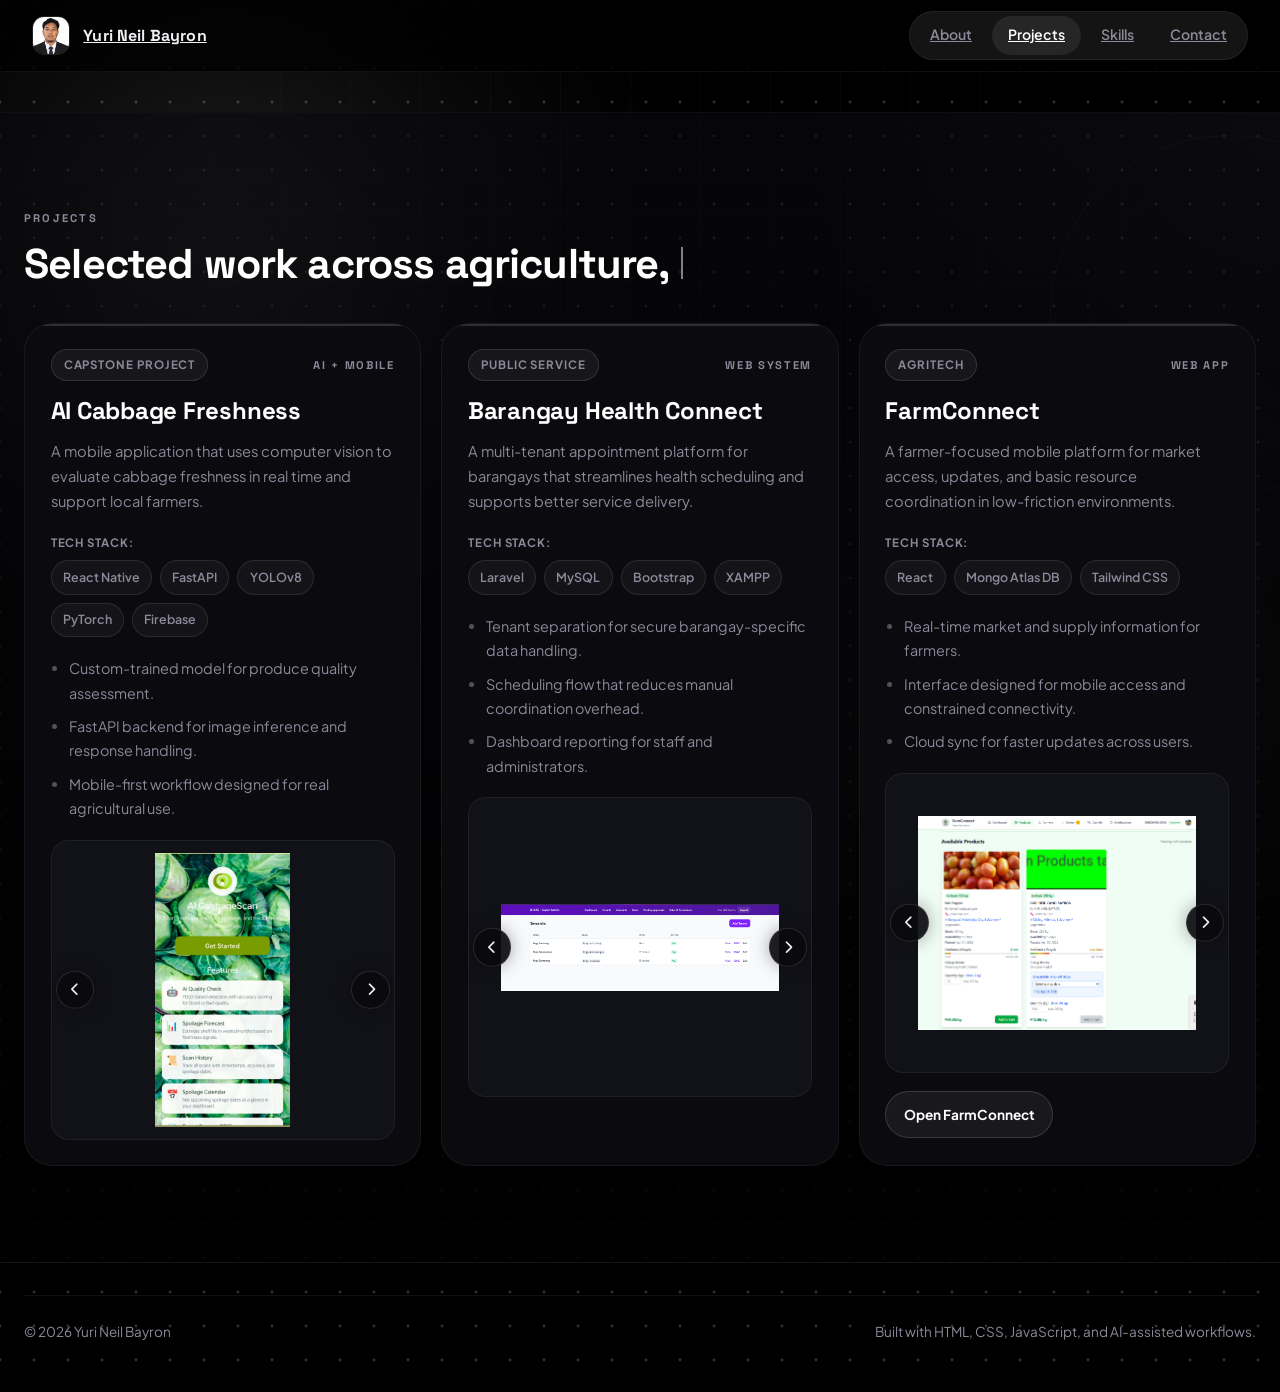
==== commit ffc1fcdb: "add nsad" ====
--- a/projects.html
+++ b/projects.html
@@ -8,7 +8,7 @@
   <link rel="preconnect" href="https://fonts.gstatic.com" crossorigin>
   <link href="https://fonts.googleapis.com/css2?family=Plus+Jakarta+Sans:wght@400;500;600;700;800&family=Space+Grotesk:wght@500;700&display=swap" rel="stylesheet">
   <link rel="stylesheet" href="https://cdnjs.cloudflare.com/ajax/libs/font-awesome/6.0.0-beta3/css/all.min.css">
-  <link rel="stylesheet" href="styles.css">
+  <link rel="stylesheet" href="styles.css?v=4">
 </head>
 <body>
   <!-- 3D Cursor -->
@@ -119,7 +119,7 @@
 
     <footer class="footer"><div class="wrapper footer-row"><p>&copy; 2026 Yuri Neil Bayron</p><p>Built with HTML, CSS, JavaScript, and AI-assisted workflows.</p></div></footer>
   </div>
-  <script src="script.js?v=3"></script>
+  <script src="script.js?v=4"></script>
   <script src="reactive-bg.js"></script>
 </body>
 </html>
